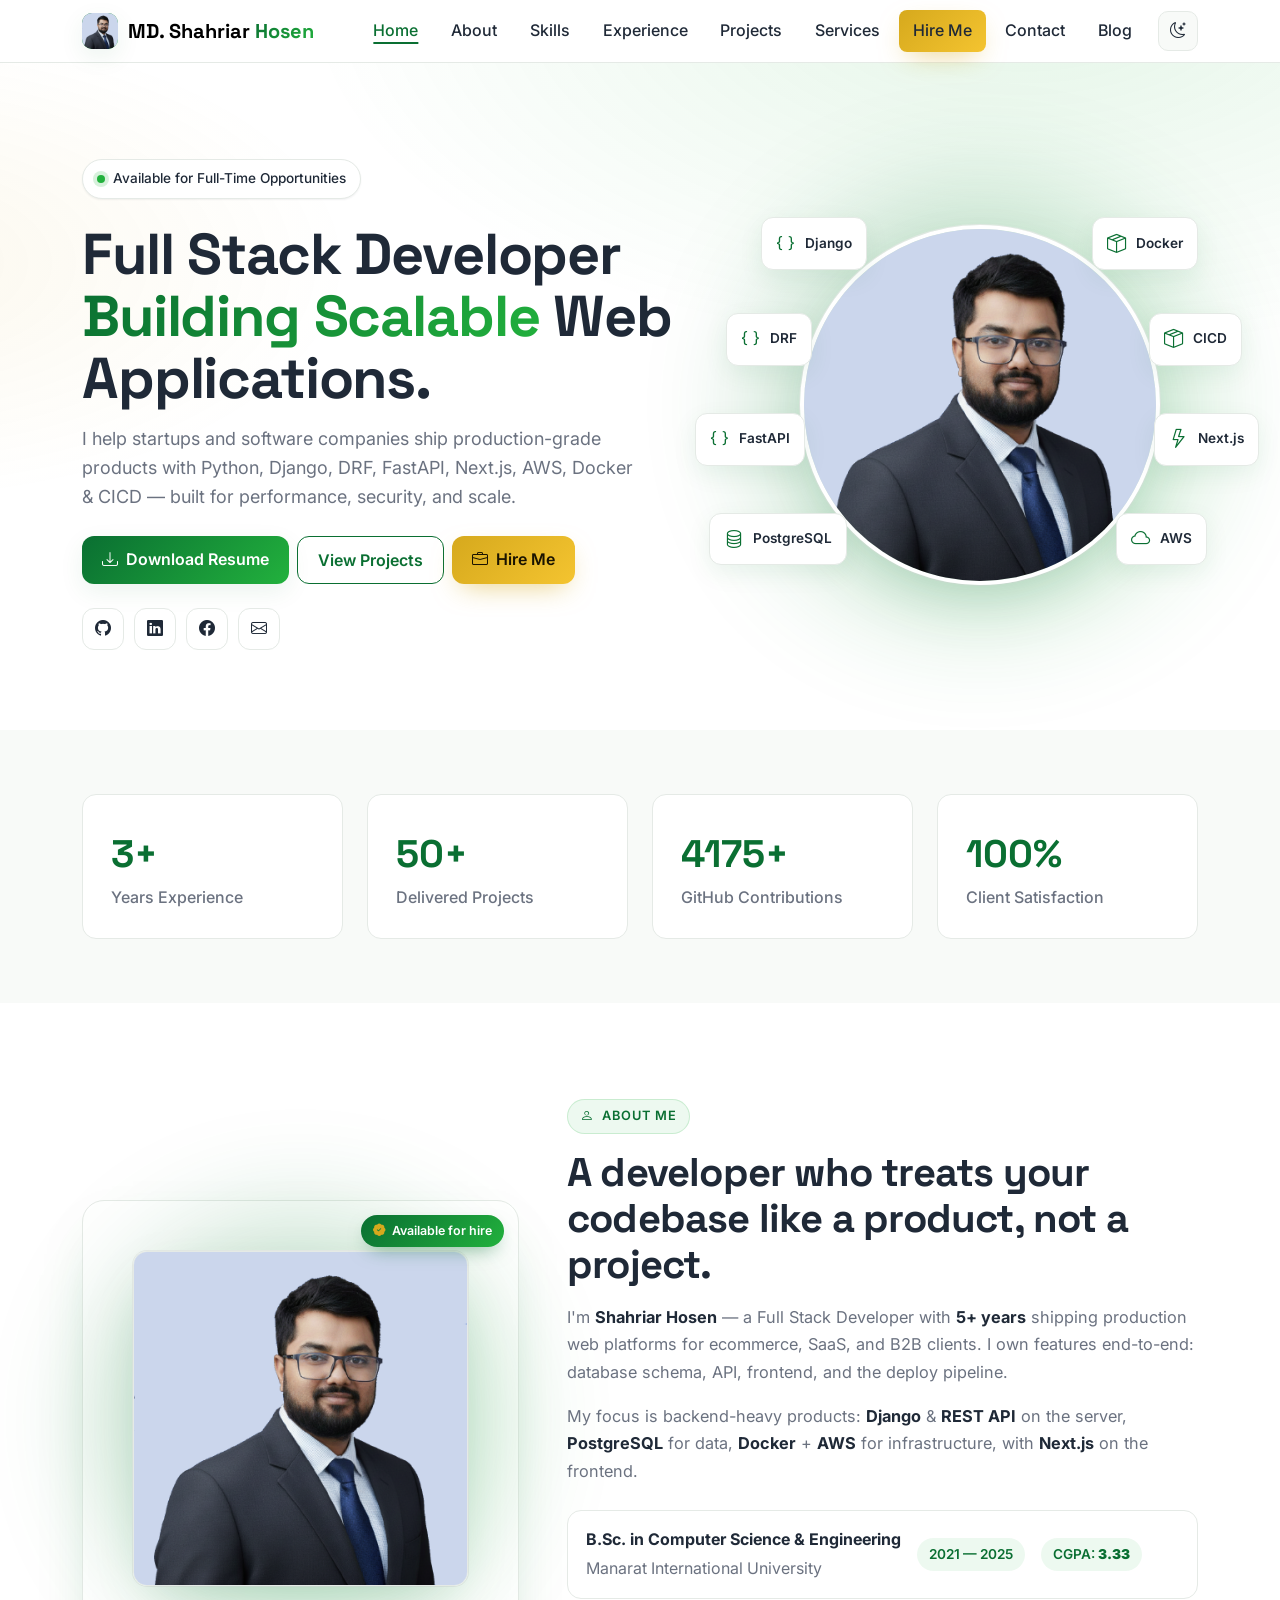
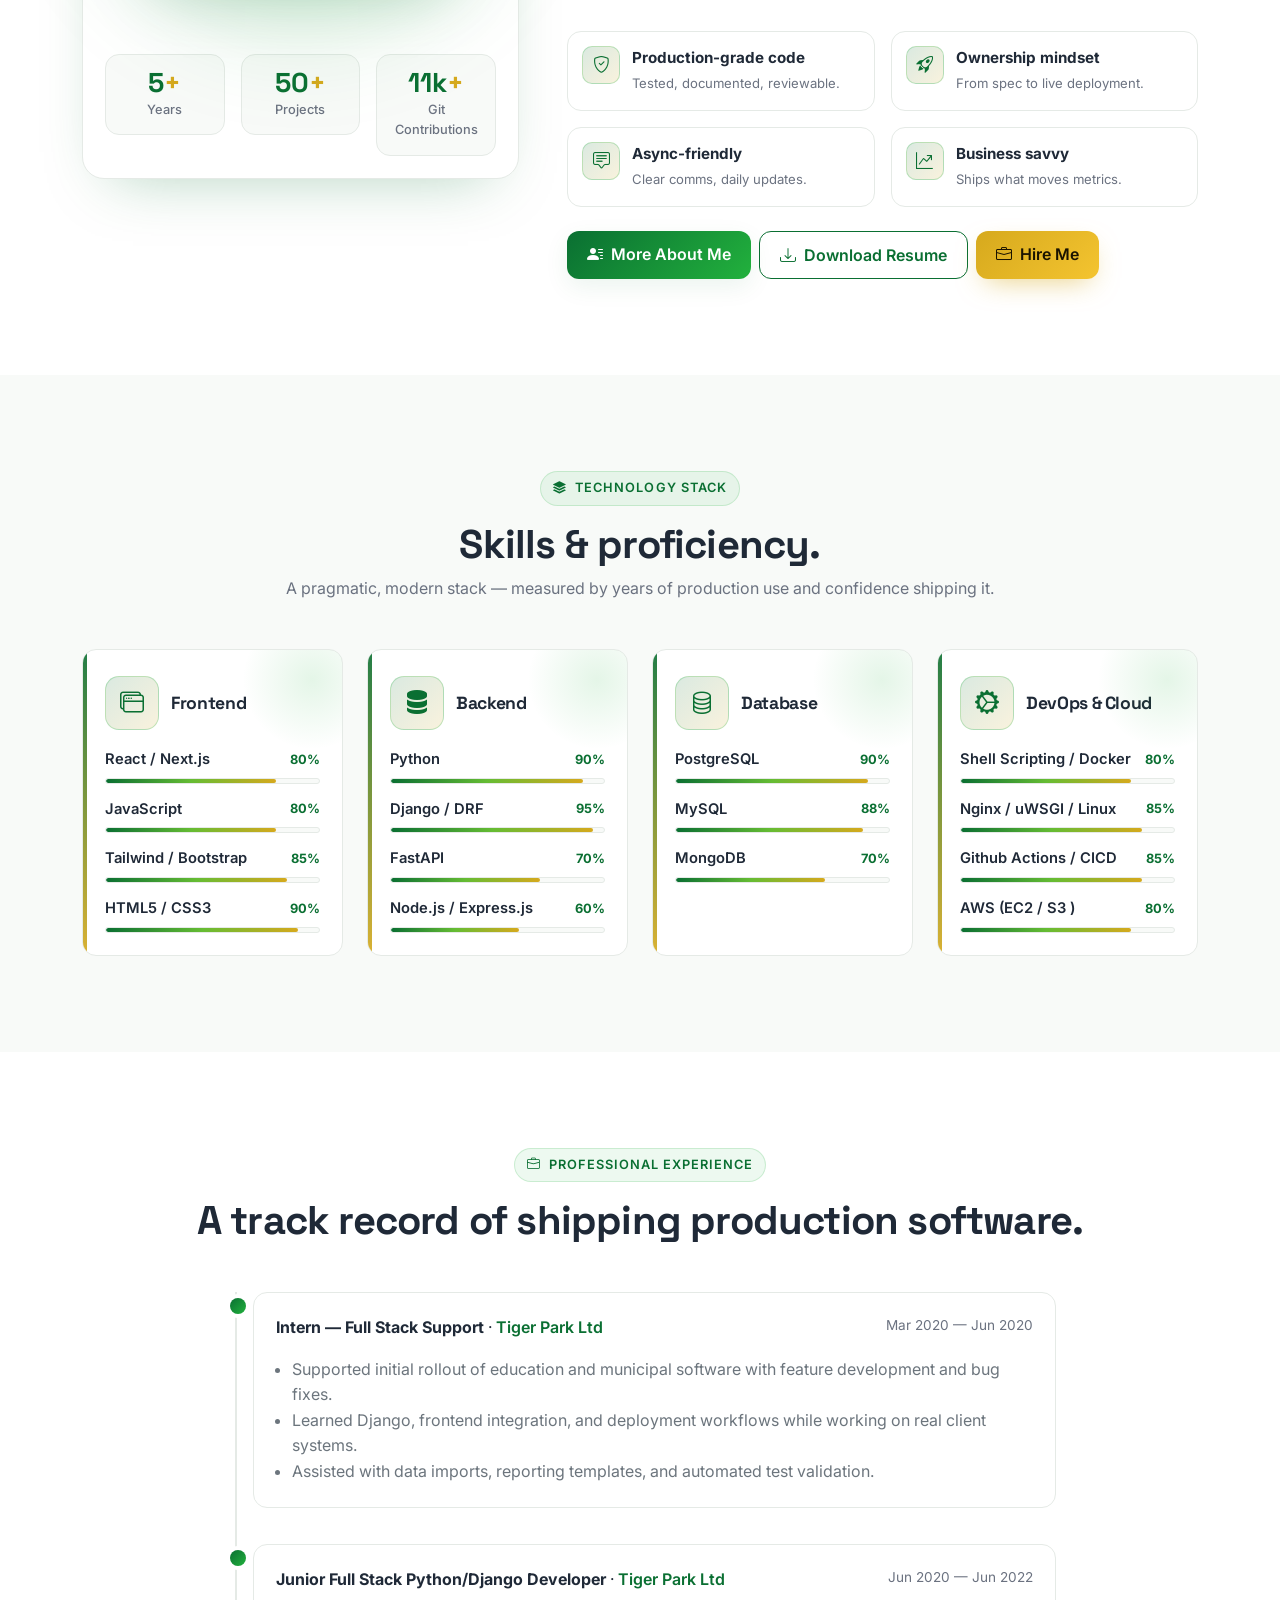
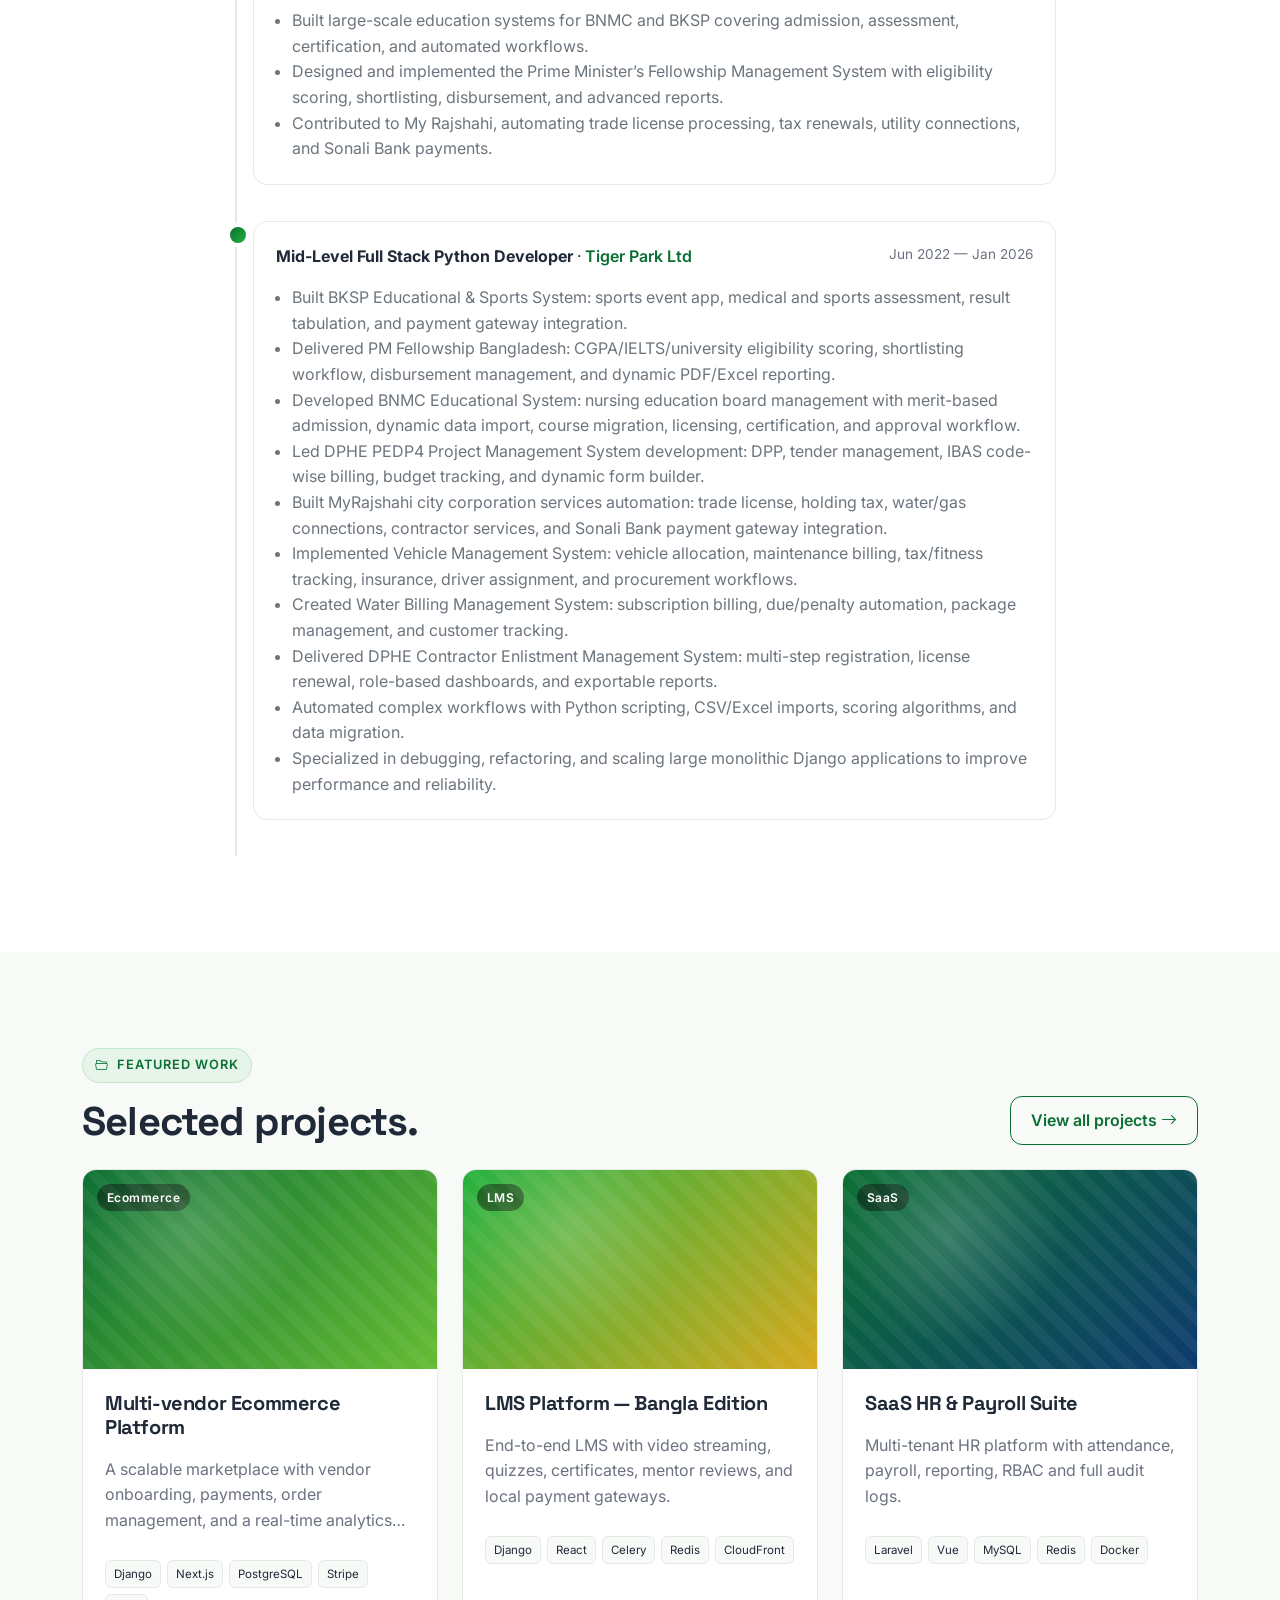
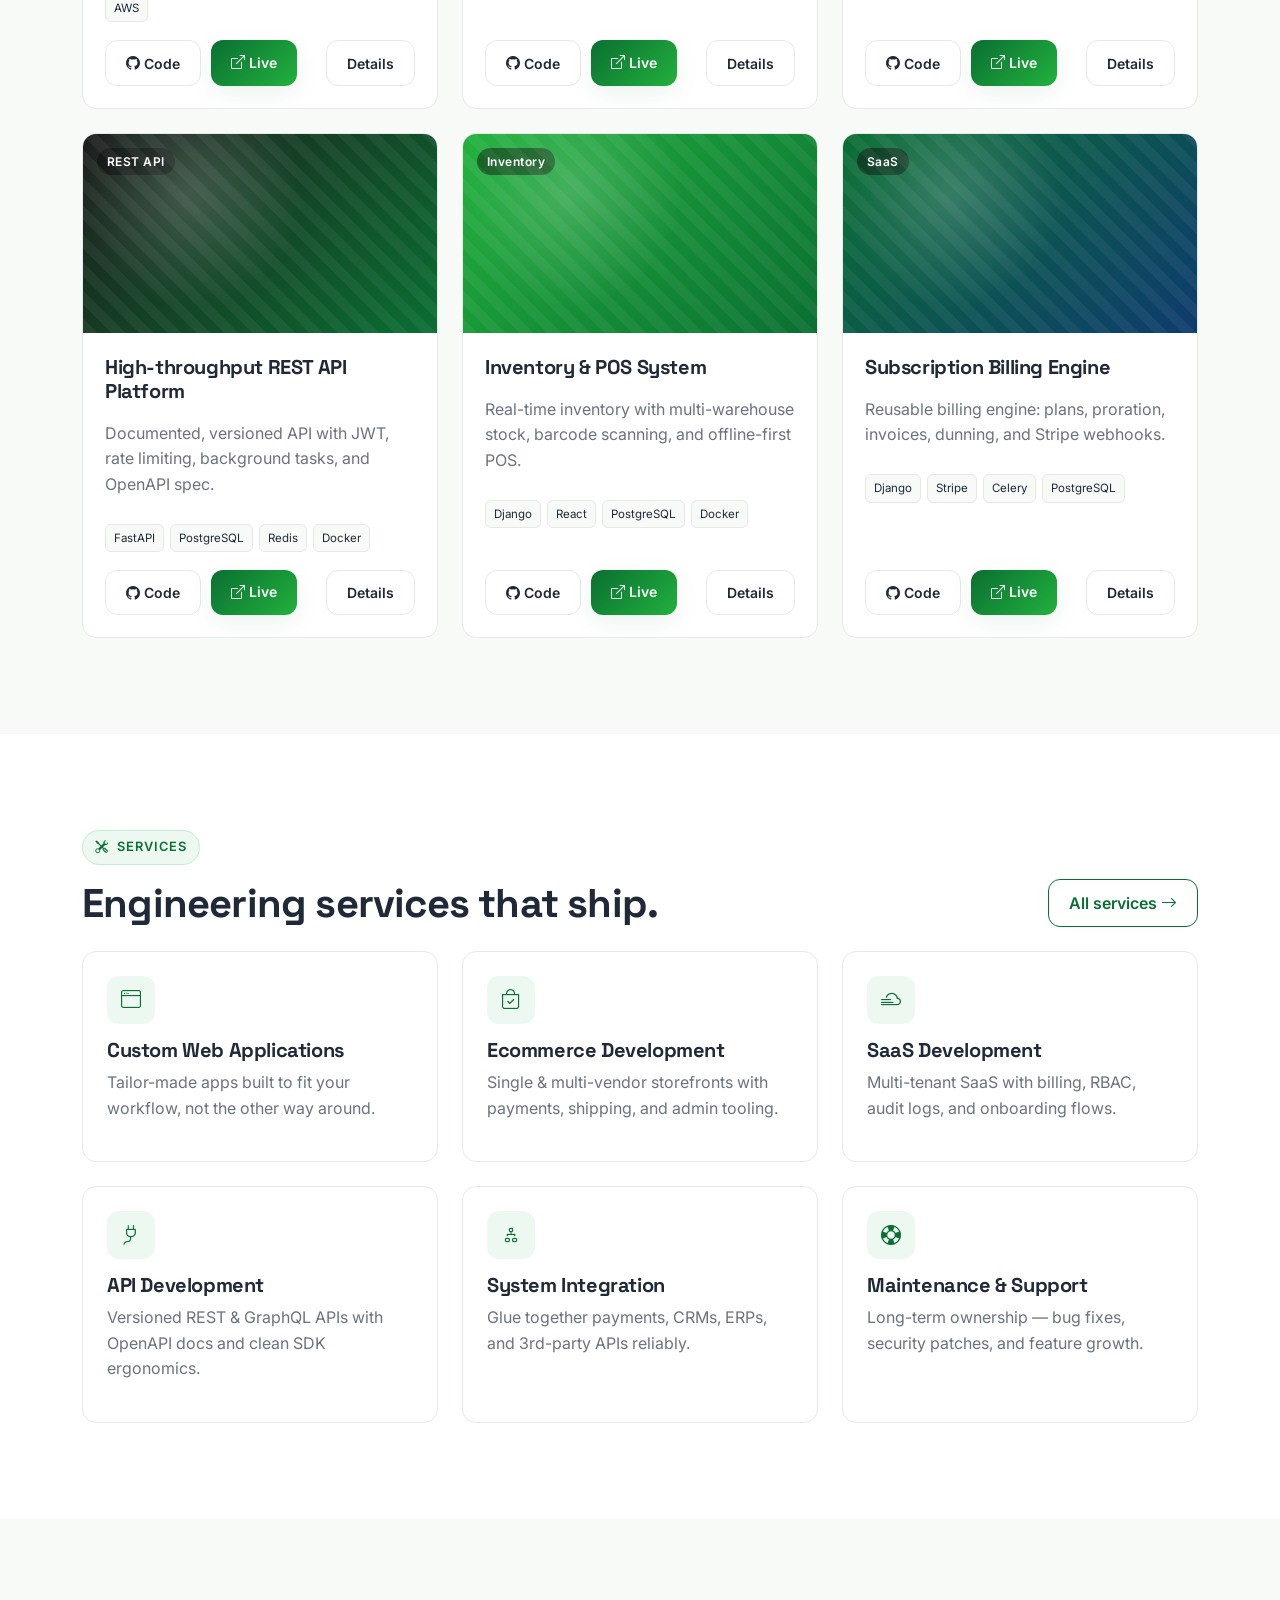
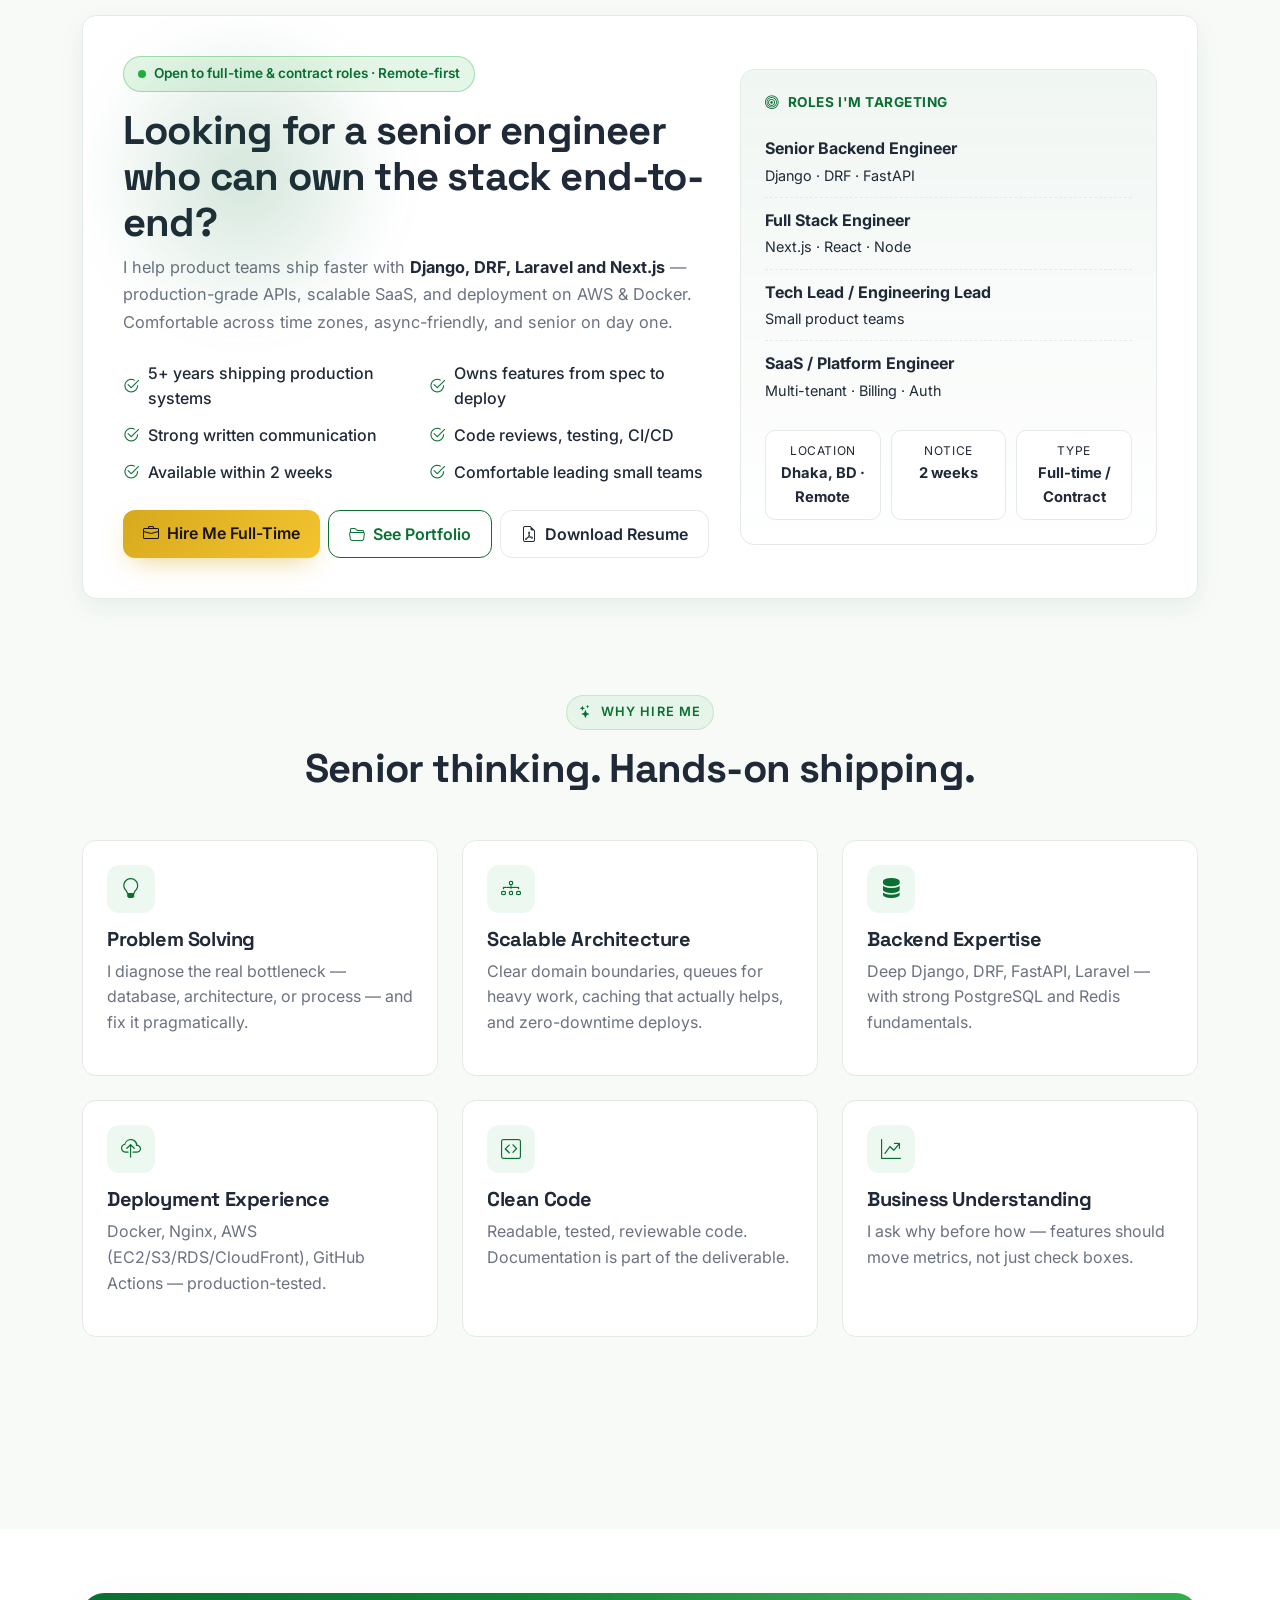
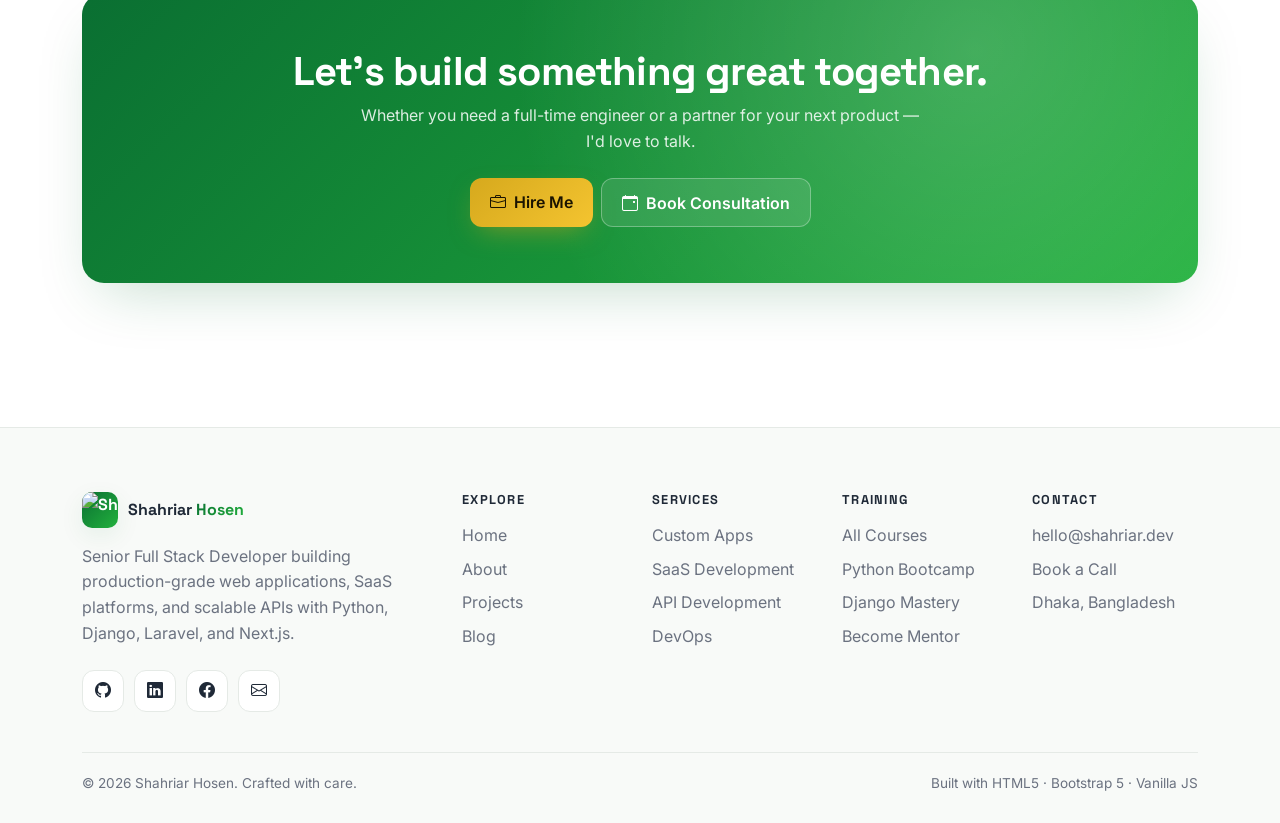
==== index.html @ 2d51bf76 "Forfolio HTML generated by lovable and copilot ai v1.0" ====
<!doctype html>
<html lang="en" data-theme="light">
<head>
  <meta charset="utf-8" />
  <meta name="viewport" content="width=device-width, initial-scale=1" />
  <title>Shahriar Hosen — Full Stack Developer (Django, Laravel, Next.js)</title>

  <meta name="description" content="Senior Full Stack Developer specializing in Python, Django, DRF, Laravel, Next.js, AWS and Docker. Available for hire and freelance projects." />
  <meta name="author" content="Md. Shahriar Hosen" />

  <link rel="canonical" href="./index.html" />

  <meta property="og:title" content="Shahriar Hosen — Full Stack Developer (Django, Laravel, Next.js)" />
  <meta property="og:description" content="Senior Full Stack Developer specializing in Python, Django, DRF, Laravel, Next.js, AWS and Docker. Available for hire and freelance projects." />
  <meta property="og:type" content="website" />
  <meta property="og:image" content="https://avatars.githubusercontent.com/u/28825857?s=400" />
  <meta name="twitter:card" content="summary_large_image" />
  <meta name="theme-color" content="#219530" />

  <link rel="icon" href="data:image/svg+xml,%3Csvg xmlns='http://www.w3.org/2000/svg' viewBox='0 0 64 64'%3E%3Crect width='64' height='64' rx='14' fill='%230A6F32'/%3E%3Ctext x='32' y='42' font-size='32' font-family='Inter,sans-serif' font-weight='800' fill='white' text-anchor='middle'%3ESH%3C/text%3E%3C/svg%3E" />
  <link href="https://cdn.jsdelivr.net/npm/bootstrap@5.3.3/dist/css/bootstrap.min.css" rel="stylesheet" />
  <link href="https://cdn.jsdelivr.net/npm/bootstrap-icons@1.11.3/font/bootstrap-icons.min.css" rel="stylesheet" />
  <link href="https://fonts.googleapis.com/css2?family=Inter:wght@400;500;600;700;800&family=Space+Grotesk:wght@500;600;700;800&display=swap" rel="stylesheet" />
  <link href="assets/css/style.css" rel="stylesheet" />
  <link href="assets/css/responsive.css" rel="stylesheet" />
</head>
<body>
  <nav class="navbar navbar-expand-lg site-nav">
    <div class="container">
      <a class="navbar-brand navbar-brand-wrap" href="/">
        <span class="brand-mark">
          <img src="./assets/images/me.png" alt="Shahriar Hosen">
        </span>
        <span>MD. Shahriar <span class="text-gradient">Hosen</span></span>
      </a>

      <button class="navbar-toggler border-0" type="button" data-bs-toggle="collapse" data-bs-target="#mainNav">
        <i class="bi bi-list fs-3"></i>
      </button>
      <div class="collapse navbar-collapse" id="mainNav">
        <ul class="navbar-nav ms-auto align-items-lg-center gap-lg-1">
          <li class="nav-item"><a class="nav-link" href="/">Home</a></li>
          <li class="nav-item"><a class="nav-link" href="#about">About</a></li>
          <li class="nav-item"><a class="nav-link" href="#stack">Skills</a></li>
          <li class="nav-item"><a class="nav-link" href="#experience">Experience</a></li>
          <li class="nav-item"><a class="nav-link" href="#projects">Projects</a></li>
          <!-- <li class="nav-item"><a class="nav-link" href="training.html">Training</a></li> -->
          <li class="nav-item"><a class="nav-link" href="#services">Services</a></li>
          <li class="nav-item"><a class="nav-link btn-gold" href="#hire">Hire Me</a></li>
          <li class="nav-item"><a class="nav-link" href="contact.html">Contact</a></li>
          <li class="nav-item"><a class="nav-link" href="blog.html">Blog</a></li>
            <li class="nav-item ms-lg-2 d-flex align-items-center gap-2 mt-2 mt-lg-0">
            <button class="theme-toggle" data-theme-toggle aria-label="Toggle theme">
              <i data-theme-icon class="bi bi-moon-stars"></i>
            </button>
          </li>
        </ul>
      </div>
    </div>
  </nav>

  <!-- HERO -->
  <section class="hero">
    <div class="container">
      <div class="row align-items-center g-5">
        <div class="col-lg-7">
          <div class="hero-badge reveal"><span class="dot"></span> Available for Full-Time Opportunities</div>
          <h1 class="mt-4 reveal">Full Stack Developer <span class="text-gradient">Building Scalable</span> Web Applications.</h1>
          <p class="hero-sub mt-3 reveal">I help startups and software companies ship production-grade products with Python, Django, DRF, FastAPI, Next.js, AWS, Docker & CICD — built for performance, security, and scale.</p>
          <div class="d-flex flex-wrap gap-2 mt-4 reveal">
            <a href="#" class="btn btn-primary-green"><i class="bi bi-download me-2"></i>Download Resume</a>
            <a href="projects.html" class="btn btn-outline-green">View Projects</a>
            <a href="contact.html" class="btn btn-gold"><i class="bi bi-briefcase me-2"></i>Hire Me</a>
          </div>
          <div class="social-row reveal">
            <a class="social-icon" href="https://github.com/cseshahriar"><i class="bi bi-github"></i></a>
            <a class="social-icon" href="#"><i class="bi bi-linkedin"></i></a>
            <a class="social-icon" href="#"><i class="bi bi-facebook"></i></a>
            <a class="social-icon" href="mailto:hello@shahriar.dev"><i class="bi bi-envelope"></i></a>
          </div>
        </div>
        <div class="col-lg-5">
          <div class="portrait-wrap">
            <div class="portrait-glow"></div>
            <img class="portrait" src="./assets/images/me.png" alt="Shahriar Hosen, Full Stack Developer" />
            <div class="float-card f1"><i class="bi bi-braces"></i> Django</div>
            <div class="float-card f2"><i class="bi bi-braces"></i> DRF</div>
            <div class="float-card f3"><i class="bi bi-braces"></i> FastAPI</div>
            <div class="float-card f4"><i class="bi bi-database"></i> PostgreSQL</div>

            <div class="float-card f5"><i class="bi bi-box-seam"></i> Docker</div>
            <div class="float-card f6"><i class="bi bi-box-seam"></i> CICD</div>
            <div class="float-card f7"><i class="bi bi-lightning"></i> Next.js</div>
            <div class="float-card f8"><i class="bi bi-cloud"></i> AWS</div>
          </div>
        </div>
      </div>
    </div>
  </section>

  <!-- STATS -->
  <section class="section-tight bg-soft">
    <div class="container">
      <div class="row g-4">
        <div class="col-6 col-lg-3"><div class="stat-card reveal"><div class="stat-num"><span data-counter data-target="3" data-suffix="+">0</span></div><div class="stat-label">Years Experience</div></div></div>
        <div class="col-6 col-lg-3"><div class="stat-card reveal"><div class="stat-num"><span data-counter data-target="50" data-suffix="+">0</span></div><div class="stat-label">Delivered Projects</div></div></div>
        <div class="col-6 col-lg-3"><div class="stat-card reveal"><div class="stat-num"><span data-counter data-target="4175" data-suffix="+">0</span></div><div class="stat-label">GitHub Contributions</div></div></div>
        <div class="col-6 col-lg-3"><div class="stat-card reveal"><div class="stat-num"><span data-counter data-target="100" data-suffix="%">0</span></div><div class="stat-label">Client Satisfaction</div></div></div>
      </div>
    </div>
  </section>

  <!-- ABOUT -->
  <section class="section" id="about">
    <div class="container">
      <div class="row g-5 align-items-center">
        <div class="col-lg-5 reveal">
          <div class="about-portrait-card">
            <div class="portrait-wrap mb-0"><div class="portrait-glow"></div>
              <img class="portrait" src="./assets/images/me.png" alt="Shahriar Hosen — Full Stack Developer" />
            </div>
            <div class="about-badge"><i class="bi bi-patch-check-fill"></i> Available for hire</div>
            <div class="row g-3 mt-4">
              <div class="col-4"><div class="mini-stat"><div class="mini-num">5<span>+</span></div><div class="mini-label">Years</div></div></div>
              <div class="col-4"><div class="mini-stat"><div class="mini-num">50<span>+</span></div><div class="mini-label">Projects</div></div></div>
              <div class="col-4"><div class="mini-stat"><div class="mini-num">11k<span>+</span></div><div class="mini-label">Git Contributions</div></div></div>
            </div>
          </div>
        </div>
        <div class="col-lg-7 reveal">
          <span class="eyebrow"><i class="bi bi-person"></i> About Me</span>
          <h2 class="mt-3">A developer who treats your codebase like a product, not a project.</h2>
          <p class="mt-3 lead-soft">I'm <strong>Shahriar Hosen</strong> — a Full Stack Developer with <strong>5+ years</strong> shipping production web platforms for ecommerce, SaaS, and B2B clients. I own features end-to-end: database schema, API, frontend, and the deploy pipeline.</p>
          <p class="lead-soft">My focus is backend-heavy products: <strong>Django</strong> &amp; <strong>REST API</strong> on the server, <strong>PostgreSQL</strong> for data, <strong>Docker</strong> + <strong>AWS</strong> for infrastructure, with <strong>Next.js</strong> on the frontend.</p>
          <div class="mt-4 edu-card">
            <div class="d-flex align-items-center justify-content-between flex-wrap gap-3">
              <div>
                <div class="edu-title">B.Sc. in Computer Science &amp; Engineering</div>
                <div class="edu-sub">Manarat International University</div>
              </div>
              <div class="edu-year">2021 — 2025</div>
              <div class="edu-year">CGPA: <strong>3.33</strong></div>
            </div>
          </div>
          <div class="row g-3 mt-3">
            <div class="col-sm-6"><div class="value-pill"><span class="vp-icon"><i class="bi bi-shield-check"></i></span><div><strong>Production-grade code</strong><small>Tested, documented, reviewable.</small></div></div></div>
            <div class="col-sm-6"><div class="value-pill"><span class="vp-icon"><i class="bi bi-rocket-takeoff"></i></span><div><strong>Ownership mindset</strong><small>From spec to live deployment.</small></div></div></div>
            <div class="col-sm-6"><div class="value-pill"><span class="vp-icon"><i class="bi bi-chat-square-text"></i></span><div><strong>Async-friendly</strong><small>Clear comms, daily updates.</small></div></div></div>
            <div class="col-sm-6"><div class="value-pill"><span class="vp-icon"><i class="bi bi-graph-up-arrow"></i></span><div><strong>Business savvy</strong><small>Ships what moves metrics.</small></div></div></div>
          </div>
          <div class="mt-4 d-flex flex-wrap gap-2">
            <a href="about.html" class="btn btn-primary-green"><i class="bi bi-person-lines-fill me-2"></i>More About Me</a>
            <a href="#" class="btn btn-outline-green"><i class="bi bi-download me-2"></i>Download Resume</a>
            <a href="contact.html" class="btn btn-gold"><i class="bi bi-briefcase me-2"></i>Hire Me</a>
          </div>
        </div>
      </div>
    </div>
  </section>

  <!-- TECH STACK -->
  <section class="section bg-soft" id="stack">
    <div class="container">
      <div class="text-center mb-5 reveal">
        <span class="eyebrow"><i class="bi bi-stack"></i> Technology Stack</span>
        <h2 class="mt-3">Skills & proficiency.</h2>
        <p class="mx-auto section-sub" style="max-width:750px">A pragmatic, modern stack — measured by years of production use and confidence shipping it.</p>
      </div>
      <div class="row g-4">

        <div class="col-md-6 col-lg-3 reveal">
          <div class="skill-card h-100">
            <div class="skill-header">
              <div class="skill-icon"><i class="bi bi-window-stack"></i></div>
              <h3>Frontend</h3>
            </div>
            <ul class="skill-list">
              <li><span>React / Next.js</span><span class="pct" data-pct="80">80%</span><div class="bar"><i style="--w:80%"></i></div></li>
              <li><span>JavaScript</span><span class="pct" data-pct="80">80%</span><div class="bar"><i style="--w:80%"></i></div></li>
              <li><span>Tailwind / Bootstrap</span><span class="pct" data-pct="85">85%</span><div class="bar"><i style="--w:85%"></i></div></li>
              <li><span>HTML5 / CSS3</span><span class="pct" data-pct="90">90%</span><div class="bar"><i style="--w:90%"></i></div></li>
            </ul>
          </div>
        </div>

        <div class="col-md-6 col-lg-3 reveal">
          <div class="skill-card h-100">
            <div class="skill-header">
              <div class="skill-icon"><i class="bi bi-server"></i></div>
              <h3>Backend</h3>
            </div>
            <ul class="skill-list">
              <li><span>Python </span><span class="pct" data-pct="90">90%</span><div class="bar"><i style="--w:90%"></i></div></li>
              <li><span>Django / DRF </span><span class="pct" data-pct="95">95%</span><div class="bar"><i style="--w:95%"></i></div></li>
              <li><span>FastAPI</span><span class="pct" data-pct="70">70%</span><div class="bar"><i style="--w:70%"></i></div></li>
              <li><span>Node.js / Express.js</span><span class="pct" data-pct="60">60%</span><div class="bar"><i style="--w:60%"></i></div></li>
            </ul>
          </div>
        </div>

        <div class="col-md-6 col-lg-3 reveal">
          <div class="skill-card h-100">
            <div class="skill-header">
              <div class="skill-icon"><i class="bi bi-database"></i></div>
              <h3>Database</h3>
            </div>
            <ul class="skill-list">
              <li><span>PostgreSQL</span><span class="pct" data-pct="90">90%</span><div class="bar"><i style="--w:90%"></i></div></li>
              <li><span>MySQL</span><span class="pct" data-pct="88">88%</span><div class="bar"><i style="--w:88%"></i></div></li>
              <!-- <li><span>Redis</span><span class="pct" data-pct="82">82%</span><div class="bar"><i style="--w:82%"></i></div></li> -->
              <li><span>MongoDB</span><span class="pct" data-pct="70">70%</span><div class="bar"><i style="--w:70%"></i></div></li>
            </ul>
          </div>
        </div>

        <div class="col-md-6 col-lg-3 reveal">
          <div class="skill-card h-100">
            <div class="skill-header">
              <div class="skill-icon"><i class="bi bi-gear-wide-connected"></i></div>
              <h3>DevOps & Cloud</h3>
            </div>
            <ul class="skill-list">
              <li><span>Shell Scripting / Docker</span><span class="pct" data-pct="80">80%</span><div class="bar"><i style="--w:80%"></i></div></li>
              <li><span>Nginx / uWSGI / Linux </span><span class="pct" data-pct="85">85%</span><div class="bar"><i style="--w:85%"></i></div></li>
              <li><span>Github Actions / CICD</span><span class="pct" data-pct="85">85%</span><div class="bar"><i style="--w:85%"></i></div></li>
              <li><span>AWS (EC2 / S3 )</span><span class="pct" data-pct="80">80%</span><div class="bar"><i style="--w:80%"></i></div></li>
            </ul>
          </div>
        </div>
      </div>
    </div>
  </section>

    <!-- EXPERIENCE -->
  <section class="section" id="experience">
    <div class="container">
      <div class="text-center mb-5 reveal">
        <span class="eyebrow"><i class="bi bi-briefcase"></i> Professional Experience</span>
        <h2 class="mt-3">A track record of shipping production software.</h2>
      </div>
      <div class="row justify-content-center"><div class="col-lg-9">
        <div class="timeline">
          <div class="timeline-item reveal"><div class="timeline-card">
            <div class="d-flex justify-content-between flex-wrap"><div><span class="role">Intern — Full Stack Support</span> · <span class="company">Tiger Park Ltd</span></div><span class="period">Mar 2020 — Jun 2020</span></div>
            <ul class="mt-3 mb-0 ps-3 text-secondary">
              <li>Supported initial rollout of education and municipal software with feature development and bug fixes.</li>
              <li>Learned Django, frontend integration, and deployment workflows while working on real client systems.</li>
              <li>Assisted with data imports, reporting templates, and automated test validation.</li>
            </ul>
          </div></div>
          <div class="timeline-item reveal"><div class="timeline-card">
            <div class="d-flex justify-content-between flex-wrap"><div><span class="role">Junior Full Stack Python/Django Developer</span> · <span class="company">Tiger Park Ltd</span></div><span class="period">Jun 2020 — Jun 2022</span></div>
            <ul class="mt-3 mb-0 ps-3 text-secondary">
              <li>Built large-scale education systems for BNMC and BKSP covering admission, assessment, certification, and automated workflows.</li>
              <li>Designed and implemented the Prime Minister’s Fellowship Management System with eligibility scoring, shortlisting, disbursement, and advanced reports.</li>
              <li>Contributed to My Rajshahi, automating trade license processing, tax renewals, utility connections, and Sonali Bank payments.</li>
            </ul>
          </div></div>
          <div class="timeline-item reveal"><div class="timeline-card">
            <div class="d-flex justify-content-between flex-wrap"><div><span class="role">Mid-Level Full Stack Python Developer</span> · <span class="company">Tiger Park Ltd</span></div><span class="period">Jun 2022 — Jan 2026</span></div>
            <ul class="mt-3 mb-0 ps-3 text-secondary">
              <li>Built BKSP Educational & Sports System: sports event app, medical and sports assessment, result tabulation, and payment gateway integration.</li>
              <li>Delivered PM Fellowship Bangladesh: CGPA/IELTS/university eligibility scoring, shortlisting workflow, disbursement management, and dynamic PDF/Excel reporting.</li>
              <li>Developed BNMC Educational System: nursing education board management with merit-based admission, dynamic data import, course migration, licensing, certification, and approval workflow.</li>
              <li>Led DPHE PEDP4 Project Management System development: DPP, tender management, IBAS code-wise billing, budget tracking, and dynamic form builder.</li>
              <li>Built MyRajshahi city corporation services automation: trade license, holding tax, water/gas connections, contractor services, and Sonali Bank payment gateway integration.</li>
              <li>Implemented Vehicle Management System: vehicle allocation, maintenance billing, tax/fitness tracking, insurance, driver assignment, and procurement workflows.</li>
              <li>Created Water Billing Management System: subscription billing, due/penalty automation, package management, and customer tracking.</li>
              <li>Delivered DPHE Contractor Enlistment Management System: multi-step registration, license renewal, role-based dashboards, and exportable reports.</li>
              <li>Automated complex workflows with Python scripting, CSV/Excel imports, scoring algorithms, and data migration.</li>
              <li>Specialized in debugging, refactoring, and scaling large monolithic Django applications to improve performance and reliability.</li>
            </ul>
          </div></div>
        </div>
      </div></div>
    </div>
  </section>


  <!-- PROJECTS -->
  <section class="section bg-soft" id="projects">
    <div class="container">
      <div class="d-flex flex-wrap align-items-end justify-content-between mb-4 reveal">
        <div>
          <span class="eyebrow"><i class="bi bi-folder2-open"></i> Featured Work</span>
          <h2 class="mt-3 mb-0">Selected projects.</h2>
        </div>
        <a href="projects.html" class="btn btn-outline-green">View all projects <i class="bi bi-arrow-right"></i></a>
      </div>
      <div class="row g-4">

        <div class="col-md-6 col-lg-4 reveal">
          <div class="project-card" data-category="ecommerce" data-title="Multi-vendor Ecommerce Platform" data-desc="A scalable multi-vendor marketplace with vendor onboarding, product catalog, payments, order management, and analytics dashboard. Handles 10k+ daily transactions." data-stack="Django, DRF, Next.js, PostgreSQL, Redis, Stripe, AWS S3, Docker" data-github="https://github.com/cseshahriar" data-demo="#">
            <div class="project-thumb cat-ecommerce"><span class="ptype">Ecommerce</span></div>
            <div class="project-body">
              <h3>Multi-vendor Ecommerce Platform</h3>
              <p class="line-clamp-3">A scalable marketplace with vendor onboarding, payments, order management, and a real-time analytics dashboard.</p>
              <div class="project-meta"><span>Django</span><span>Next.js</span><span>PostgreSQL</span><span>Stripe</span><span>AWS</span></div>
              <div class="project-actions">
                <a href="https://github.com/cseshahriar" class="btn btn-ghost btn-sm"><i class="bi bi-github"></i> Code</a>
                <a href="#" class="btn btn-primary-green btn-sm"><i class="bi bi-box-arrow-up-right"></i> Live</a>
                <button class="btn btn-ghost btn-sm ms-auto" data-project-open>Details</button>
              </div>
            </div>
          </div>
        </div>

        <div class="col-md-6 col-lg-4 reveal">
          <div class="project-card" data-category="lms" data-title="LMS Platform — Bangla Edition" data-desc="A complete Learning Management System with video streaming, quizzes, certificates, mentor reviews, and SSLCommerz/Stripe integration. Powering 4,000+ students." data-stack="Django, DRF, React, PostgreSQL, Redis, Celery, AWS CloudFront" data-github="https://github.com/cseshahriar" data-demo="#">
            <div class="project-thumb cat-lms"><span class="ptype">LMS</span></div>
            <div class="project-body">
              <h3>LMS Platform — Bangla Edition</h3>
              <p class="line-clamp-3">End-to-end LMS with video streaming, quizzes, certificates, mentor reviews, and local payment gateways.</p>
              <div class="project-meta"><span>Django</span><span>React</span><span>Celery</span><span>Redis</span><span>CloudFront</span></div>
              <div class="project-actions">
                <a href="https://github.com/cseshahriar" class="btn btn-ghost btn-sm"><i class="bi bi-github"></i> Code</a>
                <a href="#" class="btn btn-primary-green btn-sm"><i class="bi bi-box-arrow-up-right"></i> Live</a>
                <button class="btn btn-ghost btn-sm ms-auto" data-project-open>Details</button>
              </div>
            </div>
          </div>
        </div>

        <div class="col-md-6 col-lg-4 reveal">
          <div class="project-card" data-category="saas" data-title="SaaS HR & Payroll Suite" data-desc="A multi-tenant SaaS platform for SMEs to manage attendance, leave, payroll, and reporting with role-based access and audit trails." data-stack="Laravel, Vue, MySQL, Redis, Docker, Nginx, AWS EC2" data-github="https://github.com/cseshahriar" data-demo="#">
            <div class="project-thumb cat-saas"><span class="ptype">SaaS</span></div>
            <div class="project-body">
              <h3>SaaS HR & Payroll Suite</h3>
              <p class="line-clamp-3">Multi-tenant HR platform with attendance, payroll, reporting, RBAC and full audit logs.</p>
              <div class="project-meta"><span>Laravel</span><span>Vue</span><span>MySQL</span><span>Redis</span><span>Docker</span></div>
              <div class="project-actions">
                <a href="https://github.com/cseshahriar" class="btn btn-ghost btn-sm"><i class="bi bi-github"></i> Code</a>
                <a href="#" class="btn btn-primary-green btn-sm"><i class="bi bi-box-arrow-up-right"></i> Live</a>
                <button class="btn btn-ghost btn-sm ms-auto" data-project-open>Details</button>
              </div>
            </div>
          </div>
        </div>

        <div class="col-md-6 col-lg-4 reveal">
          <div class="project-card" data-category="api" data-title="High-throughput REST API Platform" data-desc="A documented, versioned REST API powering mobile + web clients with JWT auth, rate limiting, async tasks, and full OpenAPI spec." data-stack="FastAPI, PostgreSQL, Redis, Docker, Nginx, GitHub Actions" data-github="https://github.com/cseshahriar" data-demo="#">
            <div class="project-thumb cat-api"><span class="ptype">REST API</span></div>
            <div class="project-body">
              <h3>High-throughput REST API Platform</h3>
              <p class="line-clamp-3">Documented, versioned API with JWT, rate limiting, background tasks, and OpenAPI spec.</p>
              <div class="project-meta"><span>FastAPI</span><span>PostgreSQL</span><span>Redis</span><span>Docker</span></div>
              <div class="project-actions">
                <a href="https://github.com/cseshahriar" class="btn btn-ghost btn-sm"><i class="bi bi-github"></i> Code</a>
                <a href="#" class="btn btn-primary-green btn-sm"><i class="bi bi-box-arrow-up-right"></i> Live</a>
                <button class="btn btn-ghost btn-sm ms-auto" data-project-open>Details</button>
              </div>
            </div>
          </div>
        </div>

        <div class="col-md-6 col-lg-4 reveal">
          <div class="project-card" data-category="inventory" data-title="Inventory & POS System" data-desc="Real-time inventory with multi-warehouse stock, barcode scanning, supplier management, and offline-first POS for retail shops." data-stack="Django, DRF, React, PostgreSQL, Redis, Docker" data-github="https://github.com/cseshahriar" data-demo="#">
            <div class="project-thumb cat-inventory"><span class="ptype">Inventory</span></div>
            <div class="project-body">
              <h3>Inventory & POS System</h3>
              <p class="line-clamp-3">Real-time inventory with multi-warehouse stock, barcode scanning, and offline-first POS.</p>
              <div class="project-meta"><span>Django</span><span>React</span><span>PostgreSQL</span><span>Docker</span></div>
              <div class="project-actions">
                <a href="https://github.com/cseshahriar" class="btn btn-ghost btn-sm"><i class="bi bi-github"></i> Code</a>
                <a href="#" class="btn btn-primary-green btn-sm"><i class="bi bi-box-arrow-up-right"></i> Live</a>
                <button class="btn btn-ghost btn-sm ms-auto" data-project-open>Details</button>
              </div>
            </div>
          </div>
        </div>

        <div class="col-md-6 col-lg-4 reveal">
          <div class="project-card" data-category="saas" data-title="Subscription Billing Engine" data-desc="A reusable billing engine with plans, proration, invoices, dunning, and Stripe webhooks — used across three SaaS products." data-stack="Django, DRF, PostgreSQL, Stripe, Celery, Redis" data-github="https://github.com/cseshahriar" data-demo="#">
            <div class="project-thumb cat-saas"><span class="ptype">SaaS</span></div>
            <div class="project-body">
              <h3>Subscription Billing Engine</h3>
              <p class="line-clamp-3">Reusable billing engine: plans, proration, invoices, dunning, and Stripe webhooks.</p>
              <div class="project-meta"><span>Django</span><span>Stripe</span><span>Celery</span><span>PostgreSQL</span></div>
              <div class="project-actions">
                <a href="https://github.com/cseshahriar" class="btn btn-ghost btn-sm"><i class="bi bi-github"></i> Code</a>
                <a href="#" class="btn btn-primary-green btn-sm"><i class="bi bi-box-arrow-up-right"></i> Live</a>
                <button class="btn btn-ghost btn-sm ms-auto" data-project-open>Details</button>
              </div>
            </div>
          </div>
        </div>

      </div>
    </div>
  </section>

  <!-- SERVICES PREVIEW -->
  <section class="section" id="services">
    <div class="container">
      <div class="d-flex flex-wrap align-items-end justify-content-between mb-4 reveal">
        <div>
          <span class="eyebrow"><i class="bi bi-tools"></i> Services</span>
          <h2 class="mt-3 mb-0">Engineering services that ship.</h2>
        </div>
        <a href="services.html" class="btn btn-outline-green">All services <i class="bi bi-arrow-right"></i></a>
      </div>
      <div class="row g-4">
        <div class="col-md-6 col-lg-4 reveal"><div class="service-card"><div class="icon-square"><i class="bi bi-window"></i></div><h3>Custom Web Applications</h3><p>Tailor-made apps built to fit your workflow, not the other way around.</p></div></div>
        <div class="col-md-6 col-lg-4 reveal"><div class="service-card"><div class="icon-square"><i class="bi bi-bag-check"></i></div><h3>Ecommerce Development</h3><p>Single & multi-vendor storefronts with payments, shipping, and admin tooling.</p></div></div>
        <div class="col-md-6 col-lg-4 reveal"><div class="service-card"><div class="icon-square"><i class="bi bi-cloud-fog2"></i></div><h3>SaaS Development</h3><p>Multi-tenant SaaS with billing, RBAC, audit logs, and onboarding flows.</p></div></div>
        <div class="col-md-6 col-lg-4 reveal"><div class="service-card"><div class="icon-square"><i class="bi bi-plug"></i></div><h3>API Development</h3><p>Versioned REST & GraphQL APIs with OpenAPI docs and clean SDK ergonomics.</p></div></div>
        <div class="col-md-6 col-lg-4 reveal"><div class="service-card"><div class="icon-square"><i class="bi bi-diagram-2"></i></div><h3>System Integration</h3><p>Glue together payments, CRMs, ERPs, and 3rd-party APIs reliably.</p></div></div>
        <div class="col-md-6 col-lg-4 reveal"><div class="service-card"><div class="icon-square"><i class="bi bi-life-preserver"></i></div><h3>Maintenance & Support</h3><p>Long-term ownership — bug fixes, security patches, and feature growth.</p></div></div>
      </div>
    </div>
  </section>


  <!-- HIRE ME / OPEN TO WORK -->
  <section class="section bg-soft" id="hire">
    <div class="container">
      <div class="hire-panel reveal">
        <div class="row g-4 align-items-center">
          <div class="col-lg-7">
            <span class="status-pill"><span class="status-dot"></span> Open to full-time & contract roles · Remote-first</span>
            <h2 class="mt-3 mb-2">Looking for a senior engineer who can own the stack end-to-end?</h2>
            <p class="lead-soft mb-4">I help product teams ship faster with <strong>Django, DRF, Laravel and Next.js</strong> — production-grade APIs, scalable SaaS, and deployment on AWS &amp; Docker. Comfortable across time zones, async-friendly, and senior on day one.</p>
            <div class="hire-checks">
              <div><i class="bi bi-check2-circle"></i> 5+ years shipping production systems</div>
              <div><i class="bi bi-check2-circle"></i> Owns features from spec to deploy</div>
              <div><i class="bi bi-check2-circle"></i> Strong written communication</div>
              <div><i class="bi bi-check2-circle"></i> Code reviews, testing, CI/CD</div>
              <div><i class="bi bi-check2-circle"></i> Available within 2 weeks</div>
              <div><i class="bi bi-check2-circle"></i> Comfortable leading small teams</div>
            </div>
            <div class="d-flex flex-wrap gap-2 mt-4">
              <a href="contact.html" class="btn btn-gold"><i class="bi bi-briefcase me-2"></i>Hire Me Full-Time</a>
              <a href="projects.html" class="btn btn-outline-green"><i class="bi bi-folder2-open me-2"></i>See Portfolio</a>
              <a href="assets/resume.pdf" class="btn btn-ghost"><i class="bi bi-file-earmark-pdf me-2"></i>Download Resume</a>
            </div>
          </div>
          <div class="col-lg-5">
            <div class="hire-card">
              <h6 class="hire-card-title"><i class="bi bi-bullseye"></i> Roles I'm targeting</h6>
              <ul class="hire-roles">
                <li><span>Senior Backend Engineer</span><em>Django · DRF · FastAPI</em></li>
                <li><span>Full Stack Engineer</span><em>Next.js · React · Node</em></li>
                <li><span>Tech Lead / Engineering Lead</span><em>Small product teams</em></li>
                <li><span>SaaS / Platform Engineer</span><em>Multi-tenant · Billing · Auth</em></li>
              </ul>
              <div class="hire-meta">
                <div><span>Location</span><strong>Dhaka, BD · Remote</strong></div>
                <div><span>Notice</span><strong>2 weeks</strong></div>
                <div><span>Type</span><strong>Full-time / Contract</strong></div>
              </div>
            </div>
          </div>
        </div>
      </div>
    </div>

    <!-- WHY HIRE ME -->
    <section class="section">
      <div class="container">
        <div class="text-center mb-5 reveal">
          <span class="eyebrow"><i class="bi bi-stars"></i> Why Hire Me</span>
          <h2 class="mt-3">Senior thinking. Hands-on shipping.</h2>
        </div>
        <div class="row g-4">
          <div class="col-md-6 col-lg-4 reveal"><div class="why-card"><div class="icon-square"><i class="bi bi-lightbulb"></i></div><h3>Problem Solving</h3><p>I diagnose the real bottleneck — database, architecture, or process — and fix it pragmatically.</p></div></div>
          <div class="col-md-6 col-lg-4 reveal"><div class="why-card"><div class="icon-square"><i class="bi bi-diagram-3"></i></div><h3>Scalable Architecture</h3><p>Clear domain boundaries, queues for heavy work, caching that actually helps, and zero-downtime deploys.</p></div></div>
          <div class="col-md-6 col-lg-4 reveal"><div class="why-card"><div class="icon-square"><i class="bi bi-server"></i></div><h3>Backend Expertise</h3><p>Deep Django, DRF, FastAPI, Laravel — with strong PostgreSQL and Redis fundamentals.</p></div></div>
          <div class="col-md-6 col-lg-4 reveal"><div class="why-card"><div class="icon-square"><i class="bi bi-cloud-upload"></i></div><h3>Deployment Experience</h3><p>Docker, Nginx, AWS (EC2/S3/RDS/CloudFront), GitHub Actions — production-tested.</p></div></div>
          <div class="col-md-6 col-lg-4 reveal"><div class="why-card"><div class="icon-square"><i class="bi bi-code-square"></i></div><h3>Clean Code</h3><p>Readable, tested, reviewable code. Documentation is part of the deliverable.</p></div></div>
          <div class="col-md-6 col-lg-4 reveal"><div class="why-card"><div class="icon-square"><i class="bi bi-graph-up-arrow"></i></div><h3>Business Understanding</h3><p>I ask why before how — features should move metrics, not just check boxes.</p></div></div>
        </div>
      </div>
    </section>
  </section>


  <!-- CTA -->
  <section class="section-tight">
    <div class="container">
      <div class="cta-banner reveal">
        <h2>Let's build something great together.</h2>
        <p class="mx-auto mt-2" style="max-width:560px">Whether you need a full-time engineer or a partner for your next product — I'd love to talk.</p>
        <div class="d-flex flex-wrap justify-content-center gap-2 mt-4">
          <a href="contact.html" class="btn btn-gold"><i class="bi bi-briefcase me-2"></i>Hire Me</a>
          <a href="contact.html" class="btn btn-ghost" style="background:rgba(255,255,255,.1); color:#fff; border-color:rgba(255,255,255,.3)"><i class="bi bi-calendar-event me-2"></i>Book Consultation</a>
        </div>
      </div>
    </div>
  </section>

  <!-- Project modal -->
  <div class="modal fade" id="projectModal" tabindex="-1">
    <div class="modal-dialog modal-lg modal-dialog-centered">
      <div class="modal-content">
        <div class="modal-header border-0"><h5 class="modal-title" data-pm-title></h5><button class="btn-close" data-bs-dismiss="modal"></button></div>
        <div class="modal-body">
          <p data-pm-desc></p>
          <div class="project-meta mt-2" data-pm-stack></div>
          <div class="d-flex gap-2 mt-4"><a class="btn btn-ghost" data-pm-github><i class="bi bi-github"></i> View Code</a><a class="btn btn-primary-green" data-pm-demo><i class="bi bi-box-arrow-up-right"></i> Live Demo</a></div>
        </div>
      </div>
    </div>
  </div>

  <footer class="site-footer">
    <div class="container">
      <div class="row g-4">
        <div class="col-lg-4">
          <a class="navbar-brand navbar-brand-wrap" href="index.html">
            <span class="brand-mark"><img src="https://avatars.githubusercontent.com/u/28825857?s=400&u=d6f60e28d149f21e59a58ca9669ea88c9fa37190&v=4" alt="Shahriar Hosen"></span>
            <span>Shahriar <span class="text-gradient">Hosen</span></span>
          </a>
          <p class="mt-3" style="max-width:340px">Senior Full Stack Developer building production-grade web applications, SaaS platforms, and scalable APIs with Python, Django, Laravel, and Next.js.</p>
          <div class="social-row">
            <a class="social-icon" href="https://github.com/cseshahriar" aria-label="GitHub"><i class="bi bi-github"></i></a>
            <a class="social-icon" href="#" aria-label="LinkedIn"><i class="bi bi-linkedin"></i></a>
            <a class="social-icon" href="#" aria-label="Facebook"><i class="bi bi-facebook"></i></a>
            <a class="social-icon" href="mailto:hello@shahriar.dev" aria-label="Email"><i class="bi bi-envelope"></i></a>
          </div>
        </div>
        <div class="col-6 col-lg-2">
          <h6>Explore</h6>
          <ul>
            <li><a href="index.html">Home</a></li>
            <li><a href="about.html">About</a></li>
            <li><a href="projects.html">Projects</a></li>
            <li><a href="blog.html">Blog</a></li>
          </ul>
        </div>
        <div class="col-6 col-lg-2">
          <h6>Services</h6>
          <ul>
            <li><a href="services.html">Custom Apps</a></li>
            <li><a href="services.html">SaaS Development</a></li>
            <li><a href="services.html">API Development</a></li>
            <li><a href="services.html">DevOps</a></li>
          </ul>
        </div>
        <div class="col-6 col-lg-2">
          <h6>Training</h6>
          <ul>
            <li><a href="training.html">All Courses</a></li>
            <li><a href="training.html">Python Bootcamp</a></li>
            <li><a href="training.html">Django Mastery</a></li>
            <li><a href="training.html">Become Mentor</a></li>
          </ul>
        </div>
        <div class="col-6 col-lg-2">
          <h6>Contact</h6>
          <ul>
            <li><a href="mailto:hello@shahriar.dev">hello@shahriar.dev</a></li>
            <li><a href="contact.html">Book a Call</a></li>
            <li><a href="contact.html">Dhaka, Bangladesh</a></li>
          </ul>
        </div>
      </div>
      <div class="footer-bottom d-md-flex justify-content-between align-items-center">
        <div>© <span id="year"></span> Shahriar Hosen. Crafted with care.</div>
        <div class="mt-2 mt-md-0">Built with HTML5 · Bootstrap 5 · Vanilla JS</div>
      </div>
    </div>
  </footer>

  <button id="backToTop" class="back-to-top" aria-label="Back to top">
    <i class="bi bi-chevron-up"></i>
  </button>

  <script src="https://cdn.jsdelivr.net/npm/bootstrap@5.3.3/dist/js/bootstrap.bundle.min.js"></script>
  <script src="assets/js/main.js"></script>
</body></html>
---- assets/css/style.css ----
/* ============================================================
   Shahriar Hosen — Full Stack Developer
   Premium Brand Stylesheet
   ============================================================ */

:root {
  --green-900: #074d24;
  --green-700: #0A6F32;
  --green-500: #22B13D;
  --green-400: #65BC33;
  --gold-500: #D6A91D;
  --gold-400: #F4C430;

  --bg: #FFFFFF;
  --bg-soft: #F8FAF8;
  --bg-elev: #FFFFFF;
  --border: #E5EAE6;
  --text: #1F2937;
  --text-muted: #6B7280;
  --shadow-sm: 0 1px 2px rgba(15, 23, 42, .06);
  --shadow-md: 0 8px 24px rgba(10, 111, 50, .08);
  --shadow-lg: 0 24px 60px -20px rgba(10, 111, 50, .25);

  --grad-primary: linear-gradient(135deg, #0A6F32, #22B13D);
  --grad-secondary: linear-gradient(135deg, #22B13D, #65BC33);
  --grad-cta: linear-gradient(135deg, #D6A91D, #F4C430);

  --radius-sm: 8px;
  --radius: 14px;
  --radius-lg: 22px;
  --font-sans: "Inter", system-ui, -apple-system, "Segoe UI", Roboto, "Helvetica Neue", Arial, sans-serif;
  --font-display: "Space Grotesk", "Inter", sans-serif;

  --nav-h: 72px;
}

[data-theme="dark"] {
  --bg: #0b1410;
  --bg-soft: #0f1b15;
  --bg-elev: #122016;
  --border: #1c2c23;
  --text: #e7eee9;
  --text-muted: #93a39a;
  --shadow-md: 0 8px 24px rgba(0, 0, 0, .35);
  --shadow-lg: 0 24px 60px -20px rgba(0, 0, 0, .6);
}

/* ---------- Base ---------- */
* { box-sizing: border-box; }
html { scroll-behavior: smooth; }
body {
  font-family: var(--font-sans);
  background: var(--bg);
  color: var(--text);
  line-height: 1.6;
  -webkit-font-smoothing: antialiased;
  margin: 0;
}
h1,h2,h3,h4,h5 { font-family: var(--font-display); font-weight: 700; color: var(--text); letter-spacing: -.02em; }
h1 { font-size: clamp(2.2rem, 5vw, 3.6rem); line-height: 1.08; }
h2 { font-size: clamp(1.8rem, 3.4vw, 2.5rem); line-height: 1.15; }
h3 { font-size: 1.25rem; }
p { color: var(--text-muted); }
a { color: var(--green-700); text-decoration: none; }
a:hover { color: var(--green-500); }
.section { padding: 96px 0; }
.section-tight { padding: 64px 0; }
.eyebrow {
  display: inline-flex; align-items: center; gap: 8px;
  font-size: .8rem; font-weight: 600; letter-spacing: .08em; text-transform: uppercase;
  color: var(--green-700); background: rgba(34,177,61,.08);
  padding: 6px 12px; border-radius: 999px; border: 1px solid rgba(34,177,61,.18);
}
.text-gradient {
  background: var(--grad-primary);
  -webkit-background-clip: text; background-clip: text; color: transparent;
}
.bg-soft { background: var(--bg-soft); }
.divider { height: 1px; background: var(--border); border: 0; }

/* ---------- Buttons ---------- */
.btn { font-weight: 600; border-radius: 12px; padding: .7rem 1.25rem; transition: all .2s ease; border: 1px solid transparent; }
.btn-primary-green { background: var(--grad-primary); color: #fff; border: none; box-shadow: var(--shadow-md); }
.btn-primary-green:hover { color: #fff; transform: translateY(-2px); box-shadow: var(--shadow-lg); }
.btn-outline-green { background: transparent; color: var(--green-700); border: 1px solid var(--green-700); }
.btn-outline-green:hover { background: var(--green-700); color: #fff; }
.btn-gold {
  background: var(--grad-cta); color: #1a1300; border: none;
  box-shadow: 0 10px 28px -10px rgba(214,169,29,.6);
}
.btn-gold:hover { color: #1a1300; transform: translateY(-2px); filter: brightness(1.05); }
.btn-ghost { background: transparent; color: var(--text); border: 1px solid var(--border); }
.btn-ghost:hover { background: var(--bg-soft); }

.back-to-top {
  position: fixed;
  right: 24px;
  bottom: 24px;
  width: 46px;
  height: 46px;
  display: grid;
  place-items: center;
  border-radius: 14px;
  background: var(--bg-elev);
  color: var(--text);
  border: 1px solid var(--border);
  box-shadow: var(--shadow-md);
  opacity: 0;
  visibility: hidden;
  transform: translateY(12px);
  transition: opacity .2s ease, transform .2s ease, visibility .2s ease, background .2s ease;
  z-index: 1050;
}
.back-to-top.show {
  opacity: 1;
  visibility: visible;
  transform: translateY(0);
}
.back-to-top:hover {
  background: var(--bg-soft);
  transform: translateY(-2px);
}

/* ---------- Navbar ---------- */
.navbar-brand-wrap { display: flex; align-items: center; gap: 10px; font-weight: 800; font-family: var(--font-display); }
.brand-mark {
  width: 36px; height: 36px; border-radius: 10px;
  background: var(--grad-primary); display: grid; place-items: center;
  color: #fff; font-weight: 800; font-family: var(--font-display);
  box-shadow: var(--shadow-md);
  overflow: hidden;
}
.brand-mark img {
  width: 100%;
  height: 100%;
  object-fit: cover;
  display: block;
}
.site-nav {
  position: sticky; top: 0; z-index: 1030; background: rgba(255,255,255,.85);
  backdrop-filter: saturate(180%) blur(14px);
  -webkit-backdrop-filter: saturate(180%) blur(14px);
  border-bottom: 1px solid var(--border);
}
[data-theme="dark"] .site-nav { background: rgba(11,20,16,.8); }
.site-nav .nav-link { color: var(--text); font-weight: 500; padding: .5rem .9rem !important; border-radius: 8px; }
.site-nav .nav-link:hover { color: var(--green-700); background: var(--bg-soft); }
.site-nav .nav-link.active {
  color: var(--green-700);
  text-decoration: underline;
  text-decoration-color: var(--green-700);
  text-decoration-thickness: 2px;
  text-underline-offset: 6px;
}
.theme-toggle {
  background: var(--bg-soft); border: 1px solid var(--border); color: var(--text);
  width: 40px; height: 40px; border-radius: 10px; display: inline-grid; place-items: center;
}
.theme-toggle:hover { color: var(--green-700); }

/* ---------- Hero ---------- */
.hero {
  position: relative; overflow: hidden;
  padding: 96px 0 80px;
  background: radial-gradient(1200px 600px at 80% -10%, rgba(34,177,61,.12), transparent 60%),
              radial-gradient(800px 400px at -10% 30%, rgba(214,169,29,.08), transparent 60%),
              var(--bg);
}
.hero-badge {
  display: inline-flex; align-items: center; gap: 8px;
  background: var(--bg-elev); border: 1px solid var(--border);
  padding: 8px 14px; border-radius: 999px; font-size: .85rem; font-weight: 500;
  box-shadow: var(--shadow-sm);
}
.hero-badge .dot { width: 8px; height: 8px; border-radius: 50%; background: var(--green-500); box-shadow: 0 0 0 4px rgba(34,177,61,.18); animation: pulseDot 2s infinite; }
@keyframes pulseDot { 0%,100%{box-shadow:0 0 0 4px rgba(34,177,61,.18);} 50%{box-shadow:0 0 0 8px rgba(34,177,61,.06);} }

.hero h1 strong { font-weight: 800; }
.hero-sub { font-size: 1.125rem; max-width: 560px; }

.social-row { display: flex; gap: 10px; margin-top: 24px; }
.social-icon {
  width: 42px; height: 42px; border-radius: 12px; display: grid; place-items: center;
  background: var(--bg-elev); border: 1px solid var(--border); color: var(--text);
  transition: all .2s ease;
}
.social-icon:hover { color: #fff; background: var(--grad-primary); border-color: transparent; transform: translateY(-2px); }

/* Hero portrait */
.portrait-wrap {
  position: relative; padding: 28px; display: grid; place-items: center;
}
.portrait-glow {
  position: absolute; inset: 0; border-radius: 50%;
  background: var(--grad-primary); filter: blur(60px); opacity: .25;
}
.portrait {
  position: relative; width: min(360px, 80vw); aspect-ratio: 1/1;
  border-radius: 50%; object-fit: cover;
  border: 4px solid var(--bg);
  box-shadow: var(--shadow-lg), 0 0 0 1px var(--border);
}
.float-card {
  position: absolute; background: var(--bg-elev); border: 1px solid var(--border);
  padding: 10px 14px; border-radius: 12px; display: flex; align-items: center; gap: 10px;
  font-size: .85rem; font-weight: 600; box-shadow: var(--shadow-md);
  animation: floaty 6s ease-in-out infinite;
}
.float-card i { color: var(--green-700); font-size: 1.2rem; }
/* LEFT SIDE */
.float-card.f1 {
    top: 5%;
    left: 0%;
}

.float-card.f2 {
    top: 28%;
    left: -8%;
    animation-delay: .5s;
}

.float-card.f3 {
    top: 52%;
    left: -15%;
    animation-delay: 1s;
}

.float-card.f4 {
    top: 76%;
    left: -12%;
    animation-delay: 1.5s;
}

/* RIGHT SIDE */
.float-card.f5 {
    top: 5%;
    right: 0%;
    animation-delay: .3s;
}

.float-card.f6 {
    top: 28%;
    right: -10%;
    animation-delay: .8s;
}

.float-card.f7 {
    top: 52%;
    right: -14%;
    animation-delay: 1.3s;
}

.float-card.f8 {
    top: 76%;
    right: -2%;
    animation-delay: 1.8s;
}
@keyframes floaty { 0%,100%{transform:translateY(0);} 50%{transform:translateY(-10px);} }

@media (max-width: 992px) {
  .portrait-wrap { padding: 16px; }
  .portrait { width: min(320px, 70vw); }
  .float-card {
    font-size: .82rem; padding: 8px 12px; gap: 8px;
    box-shadow: 0 14px 35px rgba(0,0,0,.08);
  }
  .float-card.f1 { top: 6%; left: 4%; }
  .float-card.f2 { top: 28%; left: -2%; }
  .float-card.f3 { top: 52%; left: 0%; }
  .float-card.f4 { top: 76%; left: 6%; }
  .float-card.f5 { top: 6%; right: 4%; }
  .float-card.f6 { top: 28%; right: 0%; }
  .float-card.f7 { top: 52%; right: -2%; }
  .float-card.f8 { top: 74%; right: 6%; }
}

@media (max-width: 768px) {
  .portrait-wrap { margin: 0 auto; padding: 10px; }
  .portrait { width: min(280px, 80vw); }
  .float-card { display: none; }
}

/* ---------- Stats ---------- */
.stat-card {
  background: var(--bg-elev); border: 1px solid var(--border);
  border-radius: var(--radius); padding: 28px; text-align: left;
  transition: transform .25s ease, box-shadow .25s ease, border-color .25s ease;
}
.stat-card:hover { transform: translateY(-4px); box-shadow: var(--shadow-md); border-color: rgba(34,177,61,.35); }
.stat-num { font-family: var(--font-display); font-size: 2.4rem; font-weight: 800; color: var(--green-700); }
.stat-label { color: var(--text-muted); font-weight: 500; }

/* ---------- Cards ---------- */
.feature-card, .tech-card, .project-card, .service-card, .course-card, .why-card {
  background: var(--bg-elev); border: 1px solid var(--border); border-radius: var(--radius);
  padding: 24px; height: 100%; transition: all .25s ease;
}

/* contact panel style */
.feature-card.contact-card {
  display: flex;
  flex-direction: column;
  justify-content: center;
  align-items: stretch;
  gap: 1.3rem;
}
.contact-card p {
  max-width: 560px;
}
.contact-list {
  list-style: none;
  margin: 0;
  padding: 0;
  display: grid;
  gap: 1rem;
  max-width: 420px;
}
.contact-list li {
  display: flex;
  align-items: center;
  gap: 0.9rem;
  color: var(--text);
  line-height: 1.5;
}
.contact-list li i {
  flex-shrink: 0;
  width: 30px;
  height: 30px;
  display: grid;
  place-items: center;
  color: var(--green-700);
  font-size: 1.1rem;
}
.contact-list li a,
.contact-list li span {
  color: inherit;
  text-decoration: none;
}
.contact-list li a:hover {
  color: var(--green-700);
}
.feature-card:hover, .tech-card:hover, .service-card:hover, .why-card:hover {
  transform: translateY(-4px); box-shadow: var(--shadow-md); border-color: rgba(34,177,61,.35);
}
.icon-square {
  width: 48px; height: 48px; border-radius: 12px; display: grid; place-items: center;
  background: rgba(34,177,61,.08); color: var(--green-700); font-size: 1.25rem; margin-bottom: 14px;
}

/* Tech */
.tech-chip {
  display: inline-flex; align-items: center; gap: 8px;
  background: var(--bg-soft); border: 1px solid var(--border);
  padding: 8px 14px; border-radius: 999px; font-size: .9rem; font-weight: 500; margin: 4px;
}
.tech-chip i { color: var(--green-700); }

/* Projects */
.project-card { padding: 0; overflow: hidden; display: flex; flex-direction: column; }
.project-thumb {
  aspect-ratio: 16/9; background: var(--grad-primary);
  position: relative; overflow: hidden;
}
.project-thumb::after {
  content: ""; position: absolute; inset: 0;
  background:
    radial-gradient(circle at 30% 30%, rgba(255,255,255,.18), transparent 40%),
    repeating-linear-gradient(45deg, rgba(255,255,255,.05) 0 10px, transparent 10px 20px);
}
.project-thumb.cat-ecommerce { background: linear-gradient(135deg,#0A6F32,#65BC33); }
.project-thumb.cat-lms       { background: linear-gradient(135deg,#22B13D,#D6A91D); }
.project-thumb.cat-saas      { background: linear-gradient(135deg,#0A6F32,#0e3b6e); }
.project-thumb.cat-api       { background: linear-gradient(135deg,#1c1c1c,#0A6F32); }
.project-thumb.cat-inventory { background: linear-gradient(135deg,#22B13D,#0A6F32); }
.project-thumb .ptype {
  position: absolute; top: 14px; left: 14px;
  background: rgba(0,0,0,.45); color: #fff; padding: 4px 10px; border-radius: 999px;
  font-size: .75rem; font-weight: 600; letter-spacing: .04em;
}
.project-body { padding: 22px; display: flex; flex-direction: column; gap: 10px; flex: 1; }
.project-meta { display: flex; flex-wrap: wrap; gap: 6px; }
.project-meta span {
  background: var(--bg-soft); border: 1px solid var(--border);
  font-size: .72rem; padding: 4px 8px; border-radius: 6px; color: var(--text);
}
.project-badge {
  display: inline-flex;
  align-items: center;
  font-size: .72rem;
  font-weight: 700;
  letter-spacing: .04em;
  text-transform: uppercase;
  padding: 6px 12px;
  border-radius: 999px;
  border: 1px solid transparent;
  width: fit-content;
}
.project-badge.company {
  color: var(--green-700);
  background: rgba(10,111,50,.1);
  border-color: rgba(10,111,50,.14);
}
.project-badge.personal {
  color: #b8860b;
  background: rgba(214,169,29,.12);
  border-color: rgba(214,169,29,.2);
}
.project-actions { display: flex; gap: 10px; margin-top: auto; padding-top: 8px; }

/* Timeline */
.timeline { position: relative; padding-left: 28px; }
.timeline::before { content: ""; position: absolute; left: 10px; top: 0; bottom: 0; width: 2px; background: var(--border); }
.timeline-item { position: relative; padding-bottom: 36px; }
.timeline-item::before {
  content: ""; position: absolute; left: -23px; top: 6px; width: 16px; height: 16px; border-radius: 50%;
  background: var(--grad-primary); box-shadow: 0 0 0 4px var(--bg);
}
.timeline-card { background: var(--bg-elev); border: 1px solid var(--border); border-radius: var(--radius); padding: 22px; }
.timeline-card .role { font-weight: 700; color: var(--text); }
.timeline-card .company { color: var(--green-700); font-weight: 600; }
.timeline-card .period { font-size: .85rem; color: var(--text-muted); }

/* Courses */
.course-card { padding: 0; overflow: hidden; display: flex; flex-direction: column; }
.course-thumb { aspect-ratio: 16/10; background: var(--grad-secondary); position: relative; display: grid; place-items: center; color: #fff; }
.course-thumb .ctitle { font-family: var(--font-display); font-weight: 700; font-size: 1.5rem; text-align: center; padding: 0 16px; }
.course-thumb .ribbon {
  position: absolute; top: 12px; left: 12px;
  background: var(--grad-cta); color: #1a1300; padding: 4px 10px; border-radius: 999px;
  font-size: .72rem; font-weight: 700; letter-spacing: .04em;
}
.course-body { padding: 20px; display: flex; flex-direction: column; gap: 10px; flex: 1; }
.rating-row { display: flex; align-items: center; gap: 8px; font-size: .9rem; color: var(--text-muted); }
.rating-row .stars { color: var(--gold-500); }
.course-meta { display: flex; flex-wrap: wrap; gap: 12px; font-size: .82rem; color: var(--text-muted); }
.course-meta i { color: var(--green-700); margin-right: 4px; }
.course-price { display: flex; align-items: center; justify-content: space-between; margin-top: auto; padding-top: 8px; border-top: 1px solid var(--border); }
.course-price .price { font-family: var(--font-display); font-weight: 800; color: var(--green-700); font-size: 1.25rem; }
.course-price .old { color: var(--text-muted); text-decoration: line-through; font-size: .85rem; margin-left: 6px; font-weight: 500; }

/* Testimonials */
.testimonial {
  background: var(--bg-elev); border: 1px solid var(--border); border-radius: var(--radius);
  padding: 28px; height: 100%;
}
.testimonial .quote { font-size: 1.02rem; color: var(--text); }
.testimonial .author { display: flex; align-items: center; gap: 12px; margin-top: 16px; }
.testimonial .avatar { width: 44px; height: 44px; border-radius: 50%; background: var(--grad-primary); color: #fff; display: grid; place-items: center; font-weight: 700; }

/* Accordion */
.accordion-button {
  font-weight: 600; color: var(--text); background: var(--bg-elev);
  border: 1px solid var(--border) !important; border-radius: 12px !important; margin-bottom: 10px;
}
.accordion-button:not(.collapsed) { color: var(--green-700); background: rgba(34,177,61,.06); box-shadow: none; }
.accordion-button:focus { box-shadow: 0 0 0 3px rgba(34,177,61,.15); }
.accordion-item { background: transparent; border: 0; }
.accordion-body { color: var(--text-muted); padding-top: 4px; }

/* Forms */
.form-control, .form-select {
  background: var(--bg-elev); color: var(--text);
  border: 1px solid var(--border); border-radius: 12px; padding: .75rem 1rem;
}
.form-control:focus, .form-select:focus { border-color: var(--green-500); box-shadow: 0 0 0 4px rgba(34,177,61,.15); background: var(--bg-elev); color: var(--text); }
label { font-weight: 500; color: var(--text); margin-bottom: 6px; }

/* CTA banner */
.cta-banner {
  background: var(--grad-primary); color: #fff; border-radius: var(--radius-lg);
  padding: 56px; text-align: center; position: relative; overflow: hidden;
  box-shadow: var(--shadow-lg);
}
.cta-banner h2 { color: #fff; }
.cta-banner p { color: rgba(255,255,255,.85); }
.cta-banner::before {
  content: ""; position: absolute; inset: 0;
  background: radial-gradient(circle at 80% 20%, rgba(255,255,255,.18), transparent 50%);
}
.cta-banner > * { position: relative; }

/* Filter chips */
.filter-bar { display: flex; flex-wrap: wrap; gap: 8px; justify-content: center; margin-bottom: 32px; }
.filter-chip {
  background: var(--bg-elev); border: 1px solid var(--border); color: var(--text);
  padding: 8px 16px; border-radius: 999px; font-size: .9rem; font-weight: 500; cursor: pointer; transition: all .2s ease;
}
.filter-chip:hover { border-color: var(--green-500); color: var(--green-700); }
.filter-chip.active { background: var(--grad-primary); color: #fff; border-color: transparent; }

/* Blog */
.blog-card { background: var(--bg-elev); border: 1px solid var(--border); border-radius: var(--radius); overflow: hidden; height: 100%; display: flex; flex-direction: column; transition: all .25s ease; }
.blog-card:hover { transform: translateY(-4px); box-shadow: var(--shadow-md); }
.blog-thumb { aspect-ratio: 16/9; background: var(--grad-secondary); position: relative; }
.blog-thumb .cat { position: absolute; top: 12px; left: 12px; background: rgba(0,0,0,.5); color: #fff; padding: 4px 10px; border-radius: 999px; font-size: .72rem; font-weight: 600; }
.blog-body { padding: 22px; display: flex; flex-direction: column; gap: 10px; flex: 1; }
.blog-meta { font-size: .8rem; color: var(--text-muted); }

/* Footer */
footer.site-footer {
  background: var(--bg-soft); border-top: 1px solid var(--border);
  padding: 64px 0 28px; margin-top: 80px;
}
footer h6 { font-family: var(--font-display); font-weight: 700; text-transform: uppercase; font-size: .8rem; letter-spacing: .1em; color: var(--text); margin-bottom: 16px; }
footer ul { list-style: none; padding: 0; margin: 0; }
footer li { margin-bottom: 8px; }
footer a { color: var(--text-muted); }
footer a:hover { color: var(--green-700); }
.footer-bottom { border-top: 1px solid var(--border); margin-top: 40px; padding-top: 20px; color: var(--text-muted); font-size: .85rem; }

/* Page header */
.page-header {
  padding: 100px 0 60px;
  background: radial-gradient(800px 400px at 80% 0%, rgba(34,177,61,.10), transparent 60%), var(--bg);
  border-bottom: 1px solid var(--border);
}
.page-header h1 { margin-bottom: 12px; }
.breadcrumb-mini { color: var(--text-muted); font-size: .9rem; }
.breadcrumb-mini a { color: var(--text-muted); }
.breadcrumb-mini a:hover { color: var(--green-700); }

/* Modal */
.modal-content { background: var(--bg-elev); color: var(--text); border-radius: var(--radius-lg); border: 1px solid var(--border); }

/* Utilities */
.reveal { opacity: 0; transform: translateY(20px); transition: all .7s ease; }
.reveal.visible { opacity: 1; transform: translateY(0); }
.line-clamp-3 { display: -webkit-box; -webkit-line-clamp: 3; -webkit-box-orient: vertical; overflow: hidden; }

/* ---------- Skills / Strengths refined ---------- */
.skill-card {
  position: relative;
  background: var(--bg-elev);
  border: 1px solid var(--border);
  border-radius: var(--radius);
  padding: 26px 22px 22px;
  height: 100%;
  overflow: hidden;
  transition: transform .25s ease, box-shadow .25s ease, border-color .25s ease;
}
.skill-card::before {
  content: ""; position: absolute; left: 0; top: 0; bottom: 0; width: 4px;
  background: linear-gradient(180deg, var(--green-700), #D6A91D);
  opacity: .9;
}
.skill-card::after {
  content: ""; position: absolute; right: -40px; top: -40px; width: 140px; height: 140px;
  background: radial-gradient(circle, rgba(34,177,61,.12), transparent 70%);
  border-radius: 50%;
}
.skill-card:hover {
  transform: translateY(-6px);
  box-shadow: 0 18px 40px -18px rgba(10,111,50,.35);
  border-color: rgba(34,177,61,.45);
}
.skill-card .skill-header {
  display: flex;
  align-items: center;
  gap: 12px;
  margin-bottom: 18px;
}
.skill-card .skill-header h3 {
  margin: 0;
}
.skill-card .skill-icon {
  width: 54px; height: 54px; border-radius: 14px; display: grid; place-items: center;
  background: linear-gradient(135deg, rgba(10,111,50,.15), rgba(214,169,29,.15));
  color: var(--green-700); font-size: 1.5rem; margin: 0;
  border: 1px solid rgba(34,177,61,.25);
}
.skill-card h3 {
  font-size: 1.1rem;
  margin: 0;
}
.skill-card p { color: var(--text-muted); font-size: .94rem; margin-bottom: 12px; }
.skill-tags { display: flex; flex-wrap: wrap; gap: 6px; }
.skill-tags span {
  font-size: .75rem; font-weight: 500; padding: 4px 10px;
  background: var(--bg-soft); border: 1px solid var(--border);
  border-radius: 999px; color: var(--text-muted);
}

/* ---------- Education timeline ---------- */
.section-sub { color: var(--text-muted); max-width: 640px; }
.edu-grid { display: grid; gap: 18px; }
.edu-card {
  display: flex;
  flex-wrap: wrap;
  align-items: center;
  justify-content: space-between;
  gap: 16px;
  background: var(--bg-elev); border: 1px solid var(--border);
  border-radius: var(--radius); padding: 16px 18px;
  transition: all .25s ease;
}
.edu-card:hover { transform: translateY(-1px); border-color: rgba(34,177,61,.4); box-shadow: var(--shadow-md); }
.edu-year {
  font-weight: 600; color: var(--green-700);
  background: rgba(34,177,61,.08); padding: 6px 12px; border-radius: 999px; font-size: .85rem; white-space: nowrap;
}
.edu-title {
  font-size: 1rem;
  font-weight: 700;
  color: var(--text);
}
.edu-sub {
  color: var(--text-muted);
  margin-top: 4px;
}
@media (max-width: 575px) {
  .edu-card { justify-content: flex-start; }
  .edu-year { order: 3; width: 100%; }
}

/* ---------- Home About refined ---------- */
.about-portrait-card {
  position: relative;
  background: var(--bg-elev);
  border: 1px solid var(--border);
  border-radius: calc(var(--radius) + 8px);
  padding: 22px;
  box-shadow: 0 24px 60px -30px rgba(10,111,50,.35);
}
.about-portrait-card .portrait-wrap { margin: 0 auto; }
.about-portrait-card .portrait {
  width: 100%; max-width: 100%; aspect-ratio: 1/1; object-fit: cover;
  border-radius: var(--radius); border: 1px solid var(--border);
}
.about-badge {
  position: absolute; top: 14px; right: 14px;
  background: linear-gradient(135deg, #0A6F32, #22B13D); color: #fff;
  font-size: .78rem; font-weight: 600;
  padding: 6px 12px; border-radius: 999px;
  box-shadow: 0 8px 20px -8px rgba(10,111,50,.6);
}
.about-badge i { color: #D6A91D; margin-right: 4px; }
.mini-stat {
  text-align: center; padding: 14px 8px;
  background: var(--bg-soft); border: 1px solid var(--border);
  border-radius: var(--radius);
}
.mini-num {
  font-family: var(--font-display); font-size: 1.7rem; font-weight: 800; color: var(--green-700); line-height: 1;
}
.mini-num span { color: #D6A91D; }
.mini-label { font-size: .8rem; color: var(--text-muted); margin-top: 4px; font-weight: 500; }
.lead-soft { color: var(--text-muted); font-size: 1.02rem; line-height: 1.7; }
.lead-soft strong { color: var(--text); }
.value-pill {
  display: flex; gap: 12px; align-items: flex-start;
  background: var(--bg-elev); border: 1px solid var(--border);
  border-radius: 14px; padding: 14px;
  transition: all .25s ease;
}
.value-pill:hover { transform: translateY(-3px); border-color: rgba(34,177,61,.4); box-shadow: var(--shadow-md); }
.value-pill .vp-icon {
  flex: 0 0 38px; width: 38px; height: 38px; border-radius: 10px;
  display: grid; place-items: center;
  background: linear-gradient(135deg, rgba(10,111,50,.15), rgba(214,169,29,.15));
  color: var(--green-700); font-size: 1.05rem;
  border: 1px solid rgba(34,177,61,.25);
}
.value-pill strong { display: block; font-size: .95rem; }
.value-pill small { color: var(--text-muted); font-size: .82rem; }

/* ---------- Skill list with progress ---------- */
.skill-list { list-style: none; padding: 0; margin: 14px 0 0; display: grid; gap: 14px; }
.skill-list li {
  display: grid; grid-template-columns: 1fr auto; align-items: center; row-gap: 6px;
}
.skill-list li > span:first-child { font-weight: 600; font-size: .92rem; }
.skill-list .pct { font-size: .8rem; font-weight: 700; color: var(--green-700); }
.skill-list .bar {
  grid-column: 1 / -1; height: 6px; border-radius: 999px;
  background: var(--bg-soft); overflow: hidden; border: 1px solid var(--border);
}
.skill-list .bar i {
  display: block; height: 100%; width: 0;
  background: linear-gradient(90deg, var(--green-700), #65BC33, #D6A91D);
  border-radius: 999px;
  transition: width 1.4s cubic-bezier(.2,.8,.2,1);
}
.skill-card.in-view .skill-list .bar i { width: var(--w); }

/* ====================================================
   HIRE PANEL (home)
   ==================================================== */
.hire-panel {
  background: var(--bg-elev);
  border: 1px solid var(--border);
  border-radius: var(--radius);
  padding: 40px;
  box-shadow: var(--shadow-md);
  position: relative;
  overflow: hidden;
}
.hire-panel::before {
  content: ""; position: absolute; inset: 0 auto auto 0;
  width: 320px; height: 320px;
  background: radial-gradient(circle, rgba(10,111,50,.18), transparent 70%);
  filter: blur(20px); pointer-events: none;
}
.status-pill {
  display: inline-flex; align-items: center; gap: 8px;
  background: rgba(34,177,61,.12); color: var(--green-700);
  border: 1px solid rgba(34,177,61,.35);
  padding: 6px 14px; border-radius: 999px;
  font-weight: 600; font-size: .85rem;
}
.status-dot {
  width: 8px; height: 8px; border-radius: 50%;
  background: #22B13D; box-shadow: 0 0 0 0 rgba(34,177,61,.6);
  animation: pulse-dot 1.8s infinite;
}
@keyframes pulse-dot {
  0% { box-shadow: 0 0 0 0 rgba(34,177,61,.6); }
  70% { box-shadow: 0 0 0 12px rgba(34,177,61,0); }
  100% { box-shadow: 0 0 0 0 rgba(34,177,61,0); }
}
.hire-checks { display: grid; grid-template-columns: repeat(2, minmax(0,1fr)); gap: 10px 18px; margin-top: 8px; }
.hire-checks > div { display: flex; align-items: center; gap: 8px; font-weight: 500; }
.hire-checks i { color: var(--green-700); font-size: 1.05rem; }
.hire-card {
  background: linear-gradient(180deg, rgba(10,111,50,.06), transparent);
  border: 1px solid var(--border);
  border-radius: var(--radius);
  padding: 24px;
}
.hire-card-title { display:flex; align-items:center; gap:8px; color: var(--green-700); font-weight:700; text-transform:uppercase; letter-spacing:.04em; font-size:.85rem; }
.hire-roles { list-style:none; padding:0; margin: 16px 0 18px; }
.hire-roles li {
  display:flex; flex-direction:column; gap:2px;
  padding: 10px 0; border-bottom: 1px dashed var(--border);
}
.hire-roles li:last-child { border-bottom: 0; }
.hire-roles span { font-weight: 700; }
.hire-roles em { font-style: normal; color: var(--muted); font-size: .9rem; }
.hire-meta { display:grid; grid-template-columns: repeat(3, 1fr); gap: 10px; margin-top: 10px; }
.hire-meta > div { background: var(--bg); border:1px solid var(--border); border-radius: 10px; padding: 10px; text-align:center; }
.hire-meta span { display:block; color: var(--muted); font-size:.75rem; text-transform:uppercase; letter-spacing:.05em; }
.hire-meta strong { display:block; margin-top:2px; font-size:.92rem; }
@media (max-width: 640px) {
  .hire-panel { padding: 24px; }
  .hire-checks { grid-template-columns: 1fr; }
  .hire-meta { grid-template-columns: 1fr; }
}

/* ====================================================
   BLOG SIDEBAR + WIDGETS
   ==================================================== */
.blog-sidebar { position: sticky; align-self: flex-start; }
.widget {
  background: var(--bg-elev); border: 1px solid var(--border);
  border-radius: var(--radius); padding: 22px; margin-bottom: 22px;
}
.widget-title {
  font-weight: 700; font-size: 1.05rem; margin: 0 0 16px;
  padding-bottom: 12px; border-bottom: 2px solid var(--border);
  position: relative;
}
.widget-title::after {
  content: ""; position: absolute; left:0; bottom:-2px;
  width: 40px; height: 2px; background: var(--grad-primary);
}
.widget-search { position: relative; }
.widget-search i { position:absolute; left: 14px; top: 50%; transform: translateY(-50%); color: var(--muted); }
.widget-search input {
  width: 100%; padding: 12px 14px 12px 40px;
  border-radius: 999px; border:1px solid var(--border);
  background: var(--bg); color: inherit; transition: all .2s ease;
}
.widget-search input:focus { outline: none; border-color: var(--green-500); box-shadow: 0 0 0 4px rgba(34,177,61,.12); }

.widget-cats { list-style:none; padding:0; margin:0; }
.widget-cats li + li { margin-top: 6px; }
.widget-cats a {
  display:flex; align-items:center; justify-content:space-between;
  padding: 10px 14px; border-radius: 10px;
  text-decoration:none; color: inherit; font-weight: 500;
  background: transparent; transition: all .2s ease;
}
.widget-cats a:hover { background: rgba(10,111,50,.08); color: var(--green-700); transform: translateX(4px); }
.widget-cats em { font-style: normal; background: var(--bg); border:1px solid var(--border); border-radius: 999px; padding: 2px 10px; font-size:.78rem; }

.widget-posts { list-style:none; padding:0; margin:0; }
.widget-posts li + li { margin-top: 14px; padding-top: 14px; border-top: 1px dashed var(--border); }
.widget-posts a { display:flex; gap: 12px; text-decoration:none; color: inherit; }
.wp-thumb {
  flex-shrink:0; width: 64px; height: 64px; border-radius: 12px;
  background: var(--grad-primary);
  display:flex; align-items:center; justify-content:center;
  color:#fff; font-size: 1.4rem;
}
.widget-posts strong { display:block; font-size:.92rem; line-height:1.35; font-weight:600; }
.widget-posts a:hover strong { color: var(--green-700); }
.widget-posts em { display:block; font-style:normal; font-size:.78rem; color: var(--muted); margin-top: 4px; }

.widget-popular { list-style:none; padding:0; margin:0; counter-reset: pop; }
.widget-popular li + li { margin-top: 12px; padding-top: 12px; border-top: 1px dashed var(--border); }
.widget-popular a { display:flex; gap: 14px; align-items: flex-start; text-decoration:none; color: inherit; }
.widget-popular em {
  font-style:normal; font-family: 'Space Grotesk', sans-serif;
  font-size: 1.6rem; font-weight: 800;
  background: var(--grad-primary); -webkit-background-clip: text; background-clip: text; color: transparent;
  line-height: 1; min-width: 36px;
}
.widget-popular strong { display:block; font-weight: 600; font-size:.94rem; line-height:1.35; }
.widget-popular a:hover strong { color: var(--green-700); }
.widget-popular i { font-style:normal; display:block; margin-top:4px; font-size:.78rem; color: var(--muted); }

.widget-tags { display:flex; flex-wrap:wrap; gap: 8px; }
.widget-tags a {
  display:inline-flex; padding: 6px 12px; border-radius: 999px;
  background: var(--bg); border: 1px solid var(--border);
  text-decoration:none; color: inherit; font-size:.82rem; font-weight: 500;
  transition: all .2s ease;
}
.widget-tags a:hover, .widget-tags a.active { background: var(--grad-primary); color:#fff; border-color: transparent; transform: translateY(-2px); }

.widget-cta { background: linear-gradient(135deg, rgba(10,111,50,.95), rgba(34,177,61,.85)); color:#fff; border: 0; }
.widget-cta h5 { color:#fff; font-weight: 700; }
.widget-cta p { color: rgba(255,255,255,.85); }
.widget-subscribe input { width:100%; padding: 12px 14px; border-radius: 10px; border:0; }

.widget-toc { list-style: none; padding: 0; margin: 0; counter-reset: toc; }
.widget-toc li { counter-increment: toc; }
.widget-toc li + li { margin-top: 6px; }
.widget-toc a { display:block; padding: 8px 12px; border-left: 2px solid var(--border); text-decoration:none; color: inherit; font-size:.92rem; transition: all .2s ease; }
.widget-toc a:hover { border-color: var(--green-500); color: var(--green-700); background: rgba(10,111,50,.05); }

.blog-empty { text-align:center; padding: 60px 20px; }
.blog-empty i { font-size: 3rem; color: var(--muted); }
.blog-empty h4 { margin-top: 16px; }

/* Blog card link styling */
.blog-card .blog-thumb { display:block; text-decoration:none; }
.blog-body h3 a { color: inherit; text-decoration: none; }
.blog-body h3 a:hover { color: var(--green-700); }

/* ====================================================
   BLOG POST DETAILS
   ==================================================== */
.post-hero {
  padding: 60px 0 30px;
  background: linear-gradient(180deg, rgba(10,111,50,.06), transparent);
  border-bottom: 1px solid var(--border);
}
.cat-pill {
  display:inline-flex; align-items:center; gap:6px;
  background: var(--grad-primary); color:#fff;
  padding: 6px 14px; border-radius: 999px; font-weight: 600; font-size:.82rem;
}
.post-title { font-family: 'Space Grotesk', sans-serif; font-weight: 800; font-size: clamp(1.8rem, 3.5vw, 2.6rem); line-height: 1.15; }
.post-lede { color: var(--muted); max-width: 760px; font-size: 1.08rem; margin-top: 14px; }
.post-meta-row { display:flex; flex-wrap:wrap; justify-content: space-between; align-items:center; gap: 16px; margin-top: 28px; padding-top: 20px; border-top: 1px dashed var(--border); }
.post-author { display:flex; align-items:center; gap: 12px; }
.post-author .avatar {
  width: 44px; height: 44px; border-radius: 50%;
  background: var(--grad-primary); color:#fff;
  display:inline-flex; align-items:center; justify-content:center;
  font-weight: 700;
}
.post-author strong { display:block; }
.post-author em { font-style:normal; color: var(--muted); font-size:.85rem; }
.post-meta-info { display:flex; flex-wrap:wrap; gap: 16px; color: var(--muted); font-size:.88rem; }
.post-meta-info i { margin-right:4px; color: var(--green-700); }

.post-cover {
  height: 360px; border-radius: var(--radius); margin-bottom: 30px;
  background: linear-gradient(135deg, #0A6F32 0%, #22B13D 50%, #D6A91D 100%);
  position: relative; overflow: hidden;
}
.post-cover::after {
  content: ""; position:absolute; inset:0;
  background: radial-gradient(circle at 30% 30%, rgba(255,255,255,.2), transparent 50%);
}
.post-body h2 { font-family:'Space Grotesk', sans-serif; font-weight: 700; margin: 32px 0 14px; }
.post-body h3 { font-family:'Space Grotesk', sans-serif; font-weight: 700; margin: 26px 0 12px; }
.post-body p, .post-body ul, .post-body ol { line-height: 1.78; font-size: 1.05rem; }
.post-body ul, .post-body ol { padding-left: 1.4rem; }
.post-body li + li { margin-top: 6px; }
.post-body code { font-family:'JetBrains Mono', monospace; background: rgba(10,111,50,.1); color: var(--green-700); padding: 2px 6px; border-radius: 6px; font-size:.92em; }
.post-body pre {
  background: #0d1b14; color: #e6ffe9;
  border-radius: var(--radius); padding: 18px 20px; overflow-x: auto;
  font-family:'JetBrains Mono', monospace; font-size:.9rem; line-height: 1.6;
  margin: 18px 0;
}
.post-body pre code { background: transparent; color: inherit; padding: 0; }
.post-body blockquote {
  border-left: 4px solid var(--green-500);
  background: rgba(10,111,50,.06);
  padding: 16px 22px; margin: 22px 0;
  font-style: italic; border-radius: 0 12px 12px 0;
}

.post-tags { display:flex; flex-wrap:wrap; gap:8px; align-items:center; margin: 30px 0 18px; }
.post-tags i { color: var(--muted); margin-right: 4px; }
.post-tags a { font-size:.84rem; padding: 6px 12px; border-radius: 999px; background: var(--bg); border:1px solid var(--border); text-decoration:none; color:inherit; transition: all .2s ease; }
.post-tags a:hover { background: var(--grad-primary); color:#fff; border-color: transparent; }

.post-share {
  display:flex; flex-wrap:wrap; justify-content:space-between; align-items:center;
  padding: 16px 20px; border-radius: var(--radius);
  background: var(--bg-elev); border: 1px solid var(--border);
  margin: 18px 0 26px;
}
.post-share span { font-weight: 600; }
.post-share div { display:flex; gap: 8px; }
.post-share a {
  width: 38px; height: 38px; border-radius: 50%;
  background: var(--bg); border:1px solid var(--border);
  display:inline-flex; align-items:center; justify-content:center;
  color: inherit; text-decoration:none; transition: all .2s ease;
}
.post-share a:hover { background: var(--grad-primary); color:#fff; border-color: transparent; transform: translateY(-2px); }

.author-box {
  display:flex; gap: 20px; padding: 24px;
  background: var(--bg-elev); border: 1px solid var(--border);
  border-radius: var(--radius); margin: 26px 0;
}
.author-box .avatar.lg {
  width: 80px; height: 80px; border-radius: 50%;
  background: var(--grad-primary); color:#fff;
  display:inline-flex; align-items:center; justify-content:center;
  font-weight: 700; font-size: 1.4rem; flex-shrink: 0;
}
.author-box h4 { margin: 0 0 6px; }
.author-box p { color: var(--muted); margin-bottom: 12px; }

.section-title { font-family:'Space Grotesk', sans-serif; font-weight: 700; }
.section-title .count { color: var(--muted); font-weight: 500; font-size: .9em; }

/* ============== COMMENTS ============== */
.comments { margin-top: 50px; padding-top: 30px; border-top: 1px solid var(--border); }
.comment-list { list-style:none; padding: 0; margin: 0; }
.comment-list.reply { margin-top: 18px; padding-left: 30px; border-left: 2px solid var(--border); }
.comment { display:flex; gap: 14px; padding: 18px 0; }
.comment + .comment { border-top: 1px dashed var(--border); }
.c-avatar {
  flex-shrink:0; width: 48px; height: 48px; border-radius: 50%;
  background: var(--bg); border:1px solid var(--border);
  display:inline-flex; align-items:center; justify-content:center;
  font-weight: 700; color: var(--green-700);
}
.c-avatar.admin { background: var(--grad-primary); color: #fff; border-color: transparent; }
.c-body { flex: 1; }
.c-head { display:flex; flex-wrap:wrap; align-items:center; gap: 10px; margin-bottom: 6px; }
.c-head em { font-style:normal; color: var(--muted); font-size:.82rem; margin-left:auto; }
.badge-author { background: var(--grad-primary); color:#fff; padding: 2px 8px; border-radius: 999px; font-size:.7rem; font-weight:600; text-transform:uppercase; letter-spacing:.05em; }
.c-body p { line-height: 1.7; margin: 4px 0 10px; }
.c-actions { display:flex; gap: 14px; }
.c-reply, .c-like {
  background: transparent; border: 0;
  color: var(--muted); font-size:.86rem; font-weight: 500;
  cursor:pointer; padding: 4px 0;
  transition: color .15s ease;
}
.c-reply:hover, .c-like:hover { color: var(--green-700); }
.c-reply i, .c-like i { margin-right: 4px; }

.leave-reply {
  margin-top: 40px; padding: 30px;
  background: var(--bg-elev); border: 1px solid var(--border);
  border-radius: var(--radius);
}
.leave-reply h4 { font-weight: 700; margin-bottom: 6px; }
.leave-reply .muted { color: var(--muted); font-size:.9rem; margin-bottom: 18px; }
.leave-reply .form-control {
  background: var(--bg); border: 1px solid var(--border);
  color: inherit; padding: 12px 14px; border-radius: 10px;
}
.leave-reply .form-control:focus { border-color: var(--green-500); box-shadow: 0 0 0 4px rgba(34,177,61,.12); outline: none; }

@media (max-width: 640px) {
  .post-share { flex-direction: column; align-items: flex-start; gap: 10px; }
  .author-box { flex-direction: column; text-align: center; align-items: center; }
  .comment-list.reply { padding-left: 16px; }
  .leave-reply { padding: 20px; }
}
---- assets/css/responsive.css ----
/* Responsive Overrides */
@media (max-width: 991.98px) {
  .section { padding: 72px 0; }
  .hero { padding: 64px 0 56px; }
  .cta-banner { padding: 40px 24px; }
  .float-card.f5 { display: none; }
}
@media (max-width: 767.98px) {
  .section { padding: 56px 0; }
  .hero { padding: 48px 0 32px; }
  h1 { font-size: 2.1rem; }
  h2 { font-size: 1.6rem; }
  .float-card { font-size: .75rem; padding: 8px 10px; }
  .float-card.f2, .float-card.f5 { display: none; }
  .portrait { width: 240px; }
  .stat-num { font-size: 2rem; }
  .cta-banner { padding: 32px 18px; }
  .site-nav .nav-link { padding: .65rem .9rem !important; }
}
@media (max-width: 575.98px) {
  .hero h1 { font-size: 1.85rem; }
  .btn { padding: .65rem 1rem; font-size: .92rem; }
  .float-card.f1, .float-card.f3 { display: none; }
}
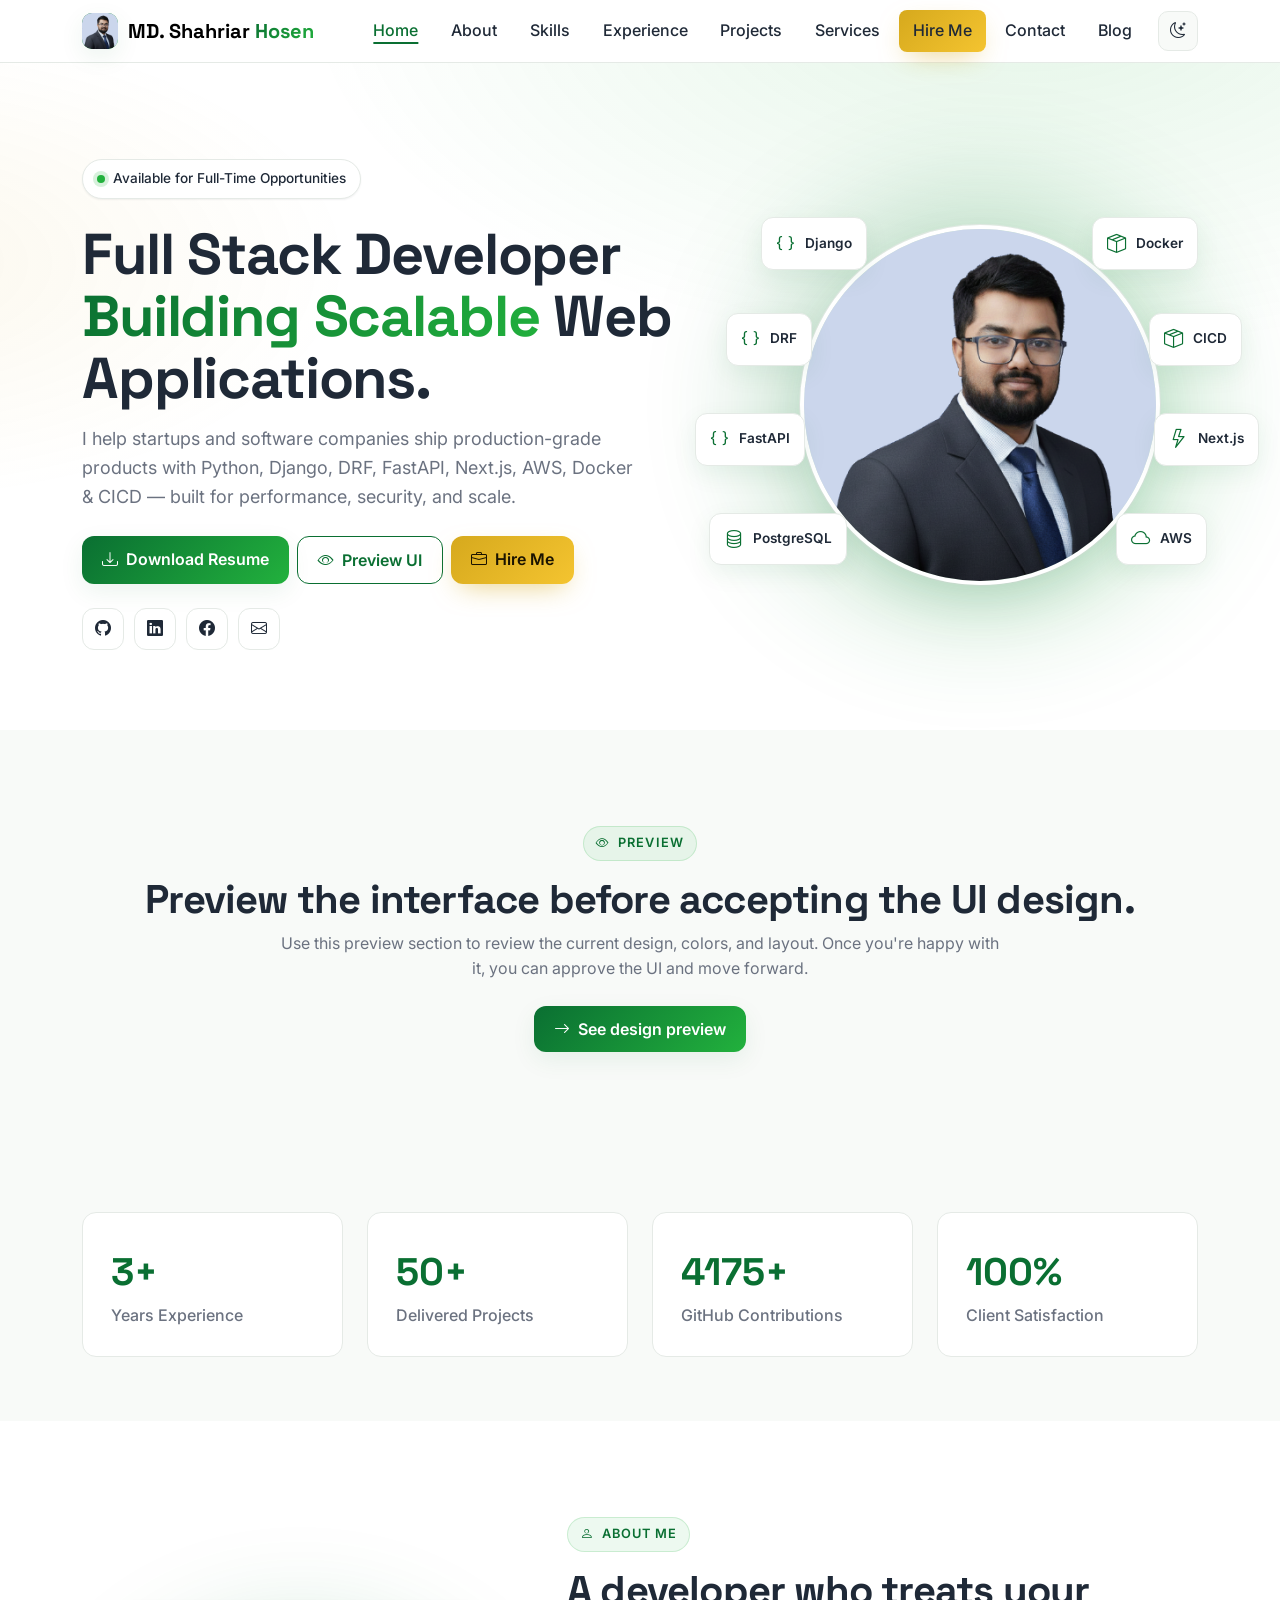
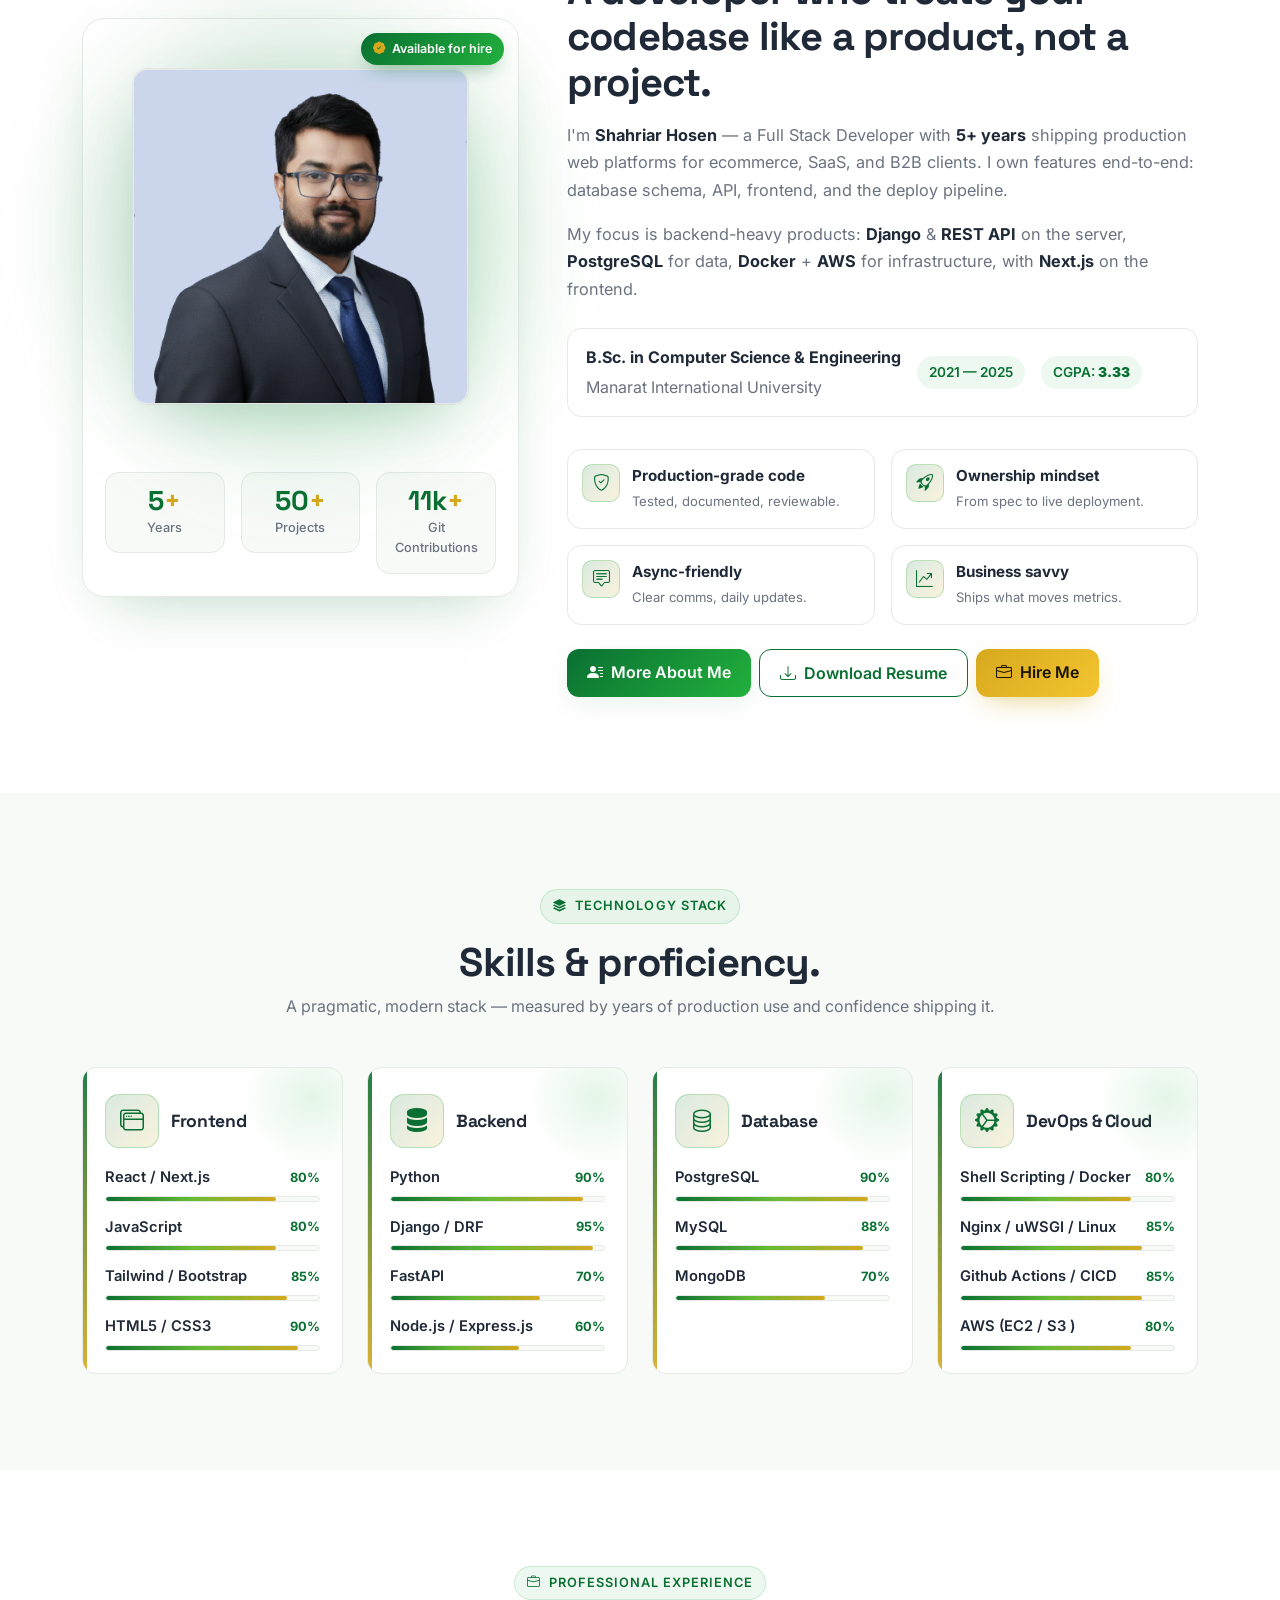
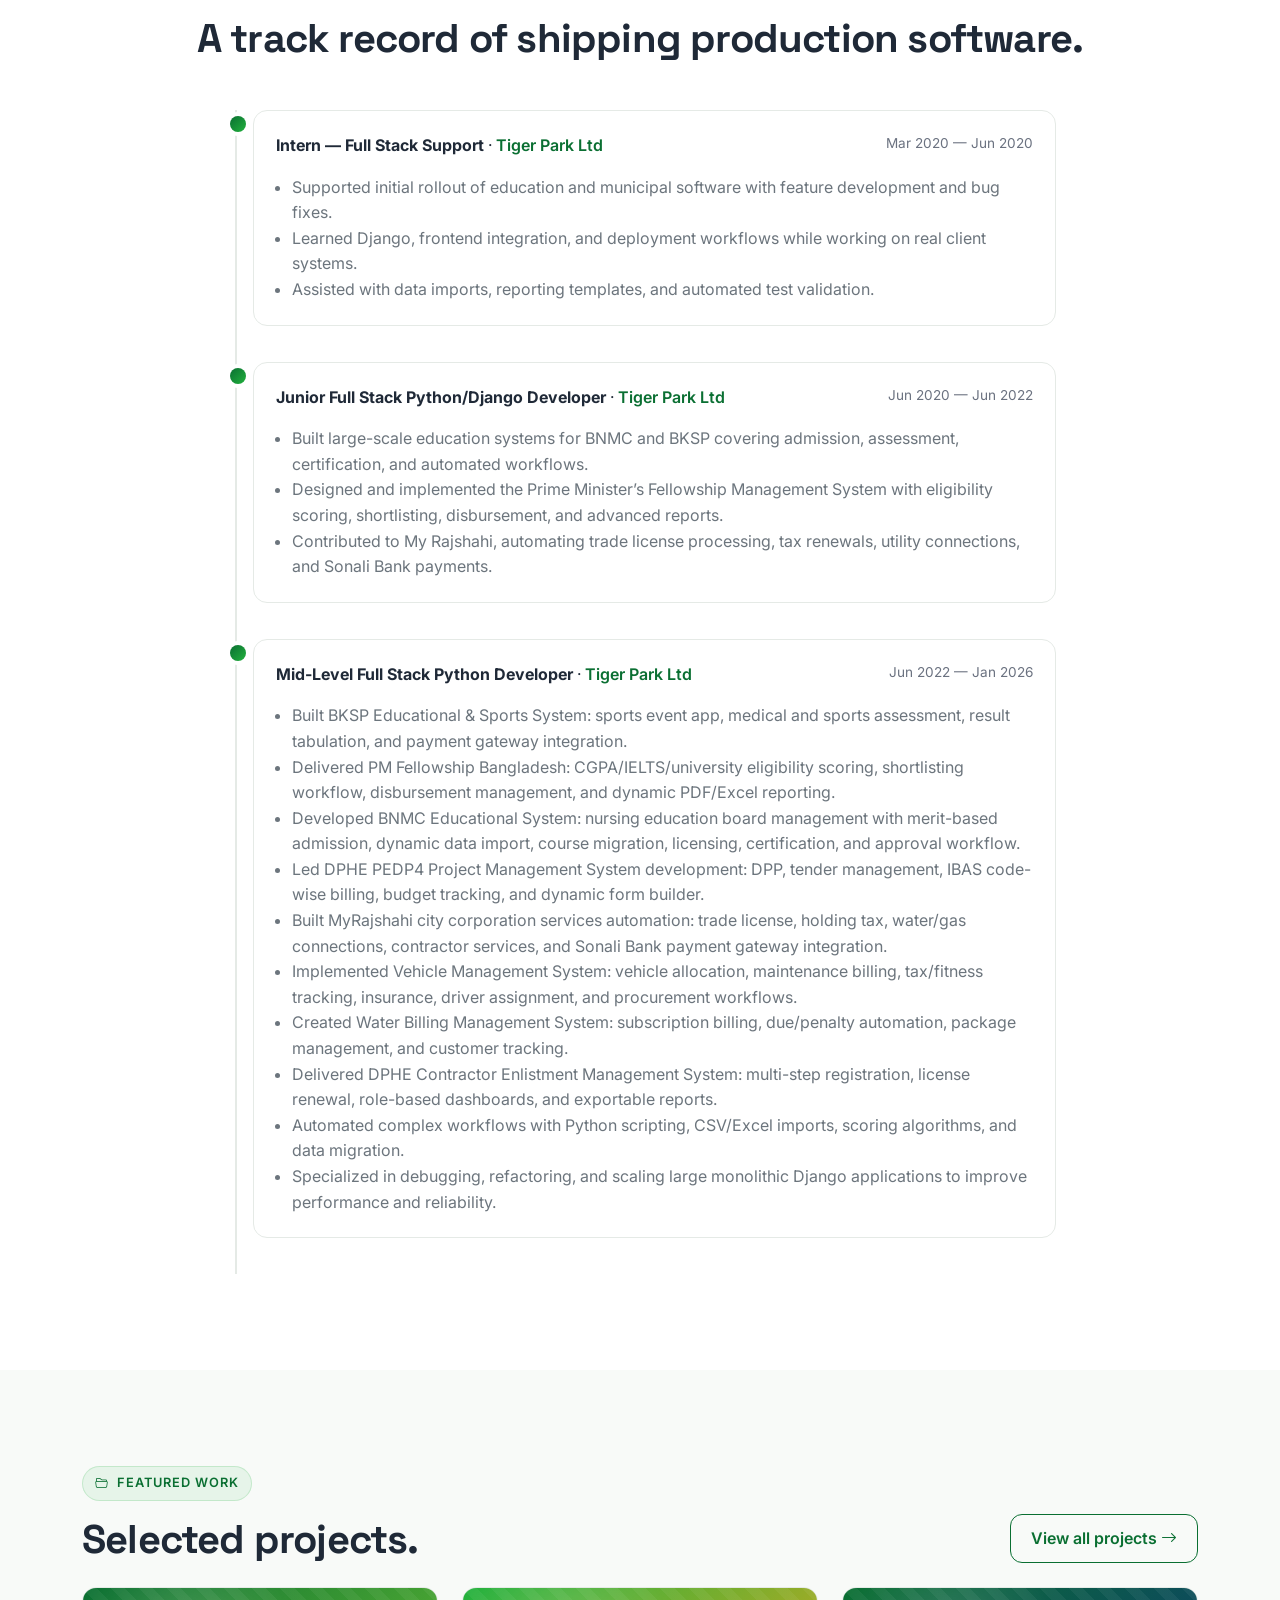
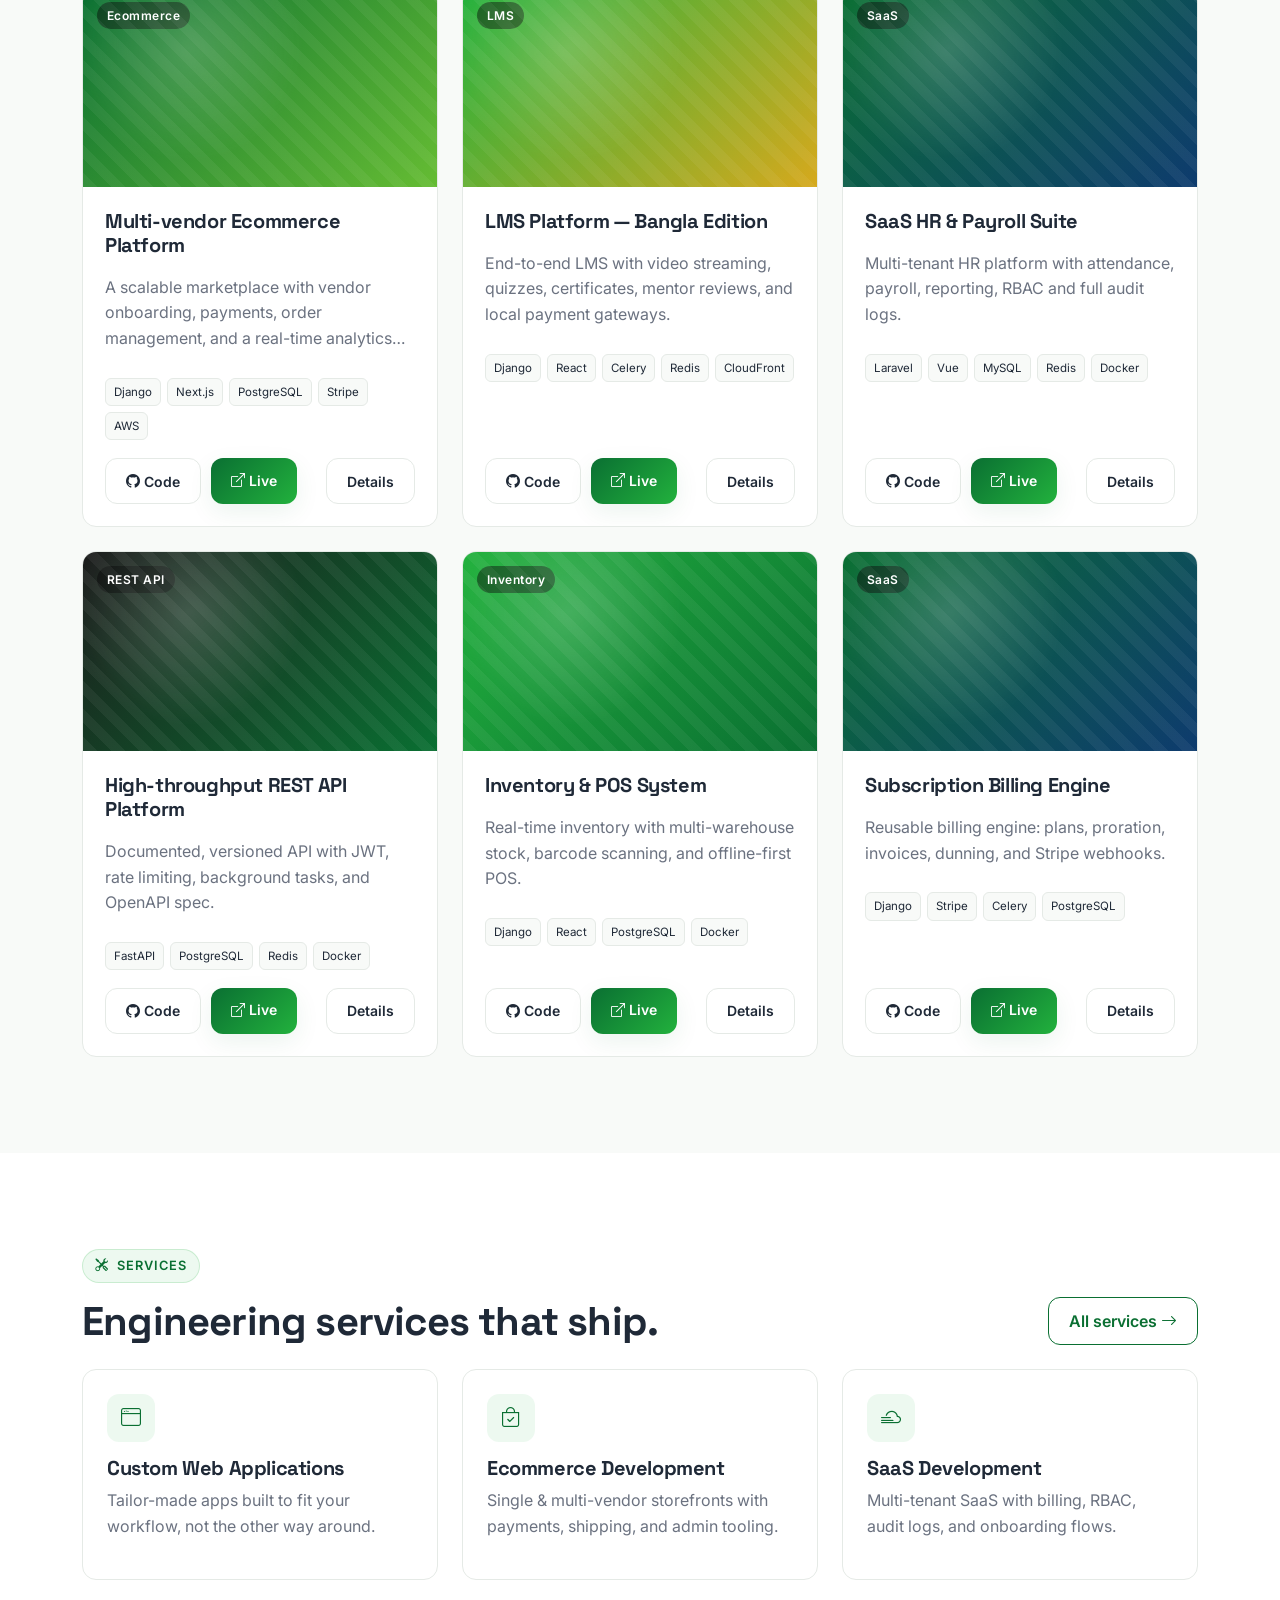
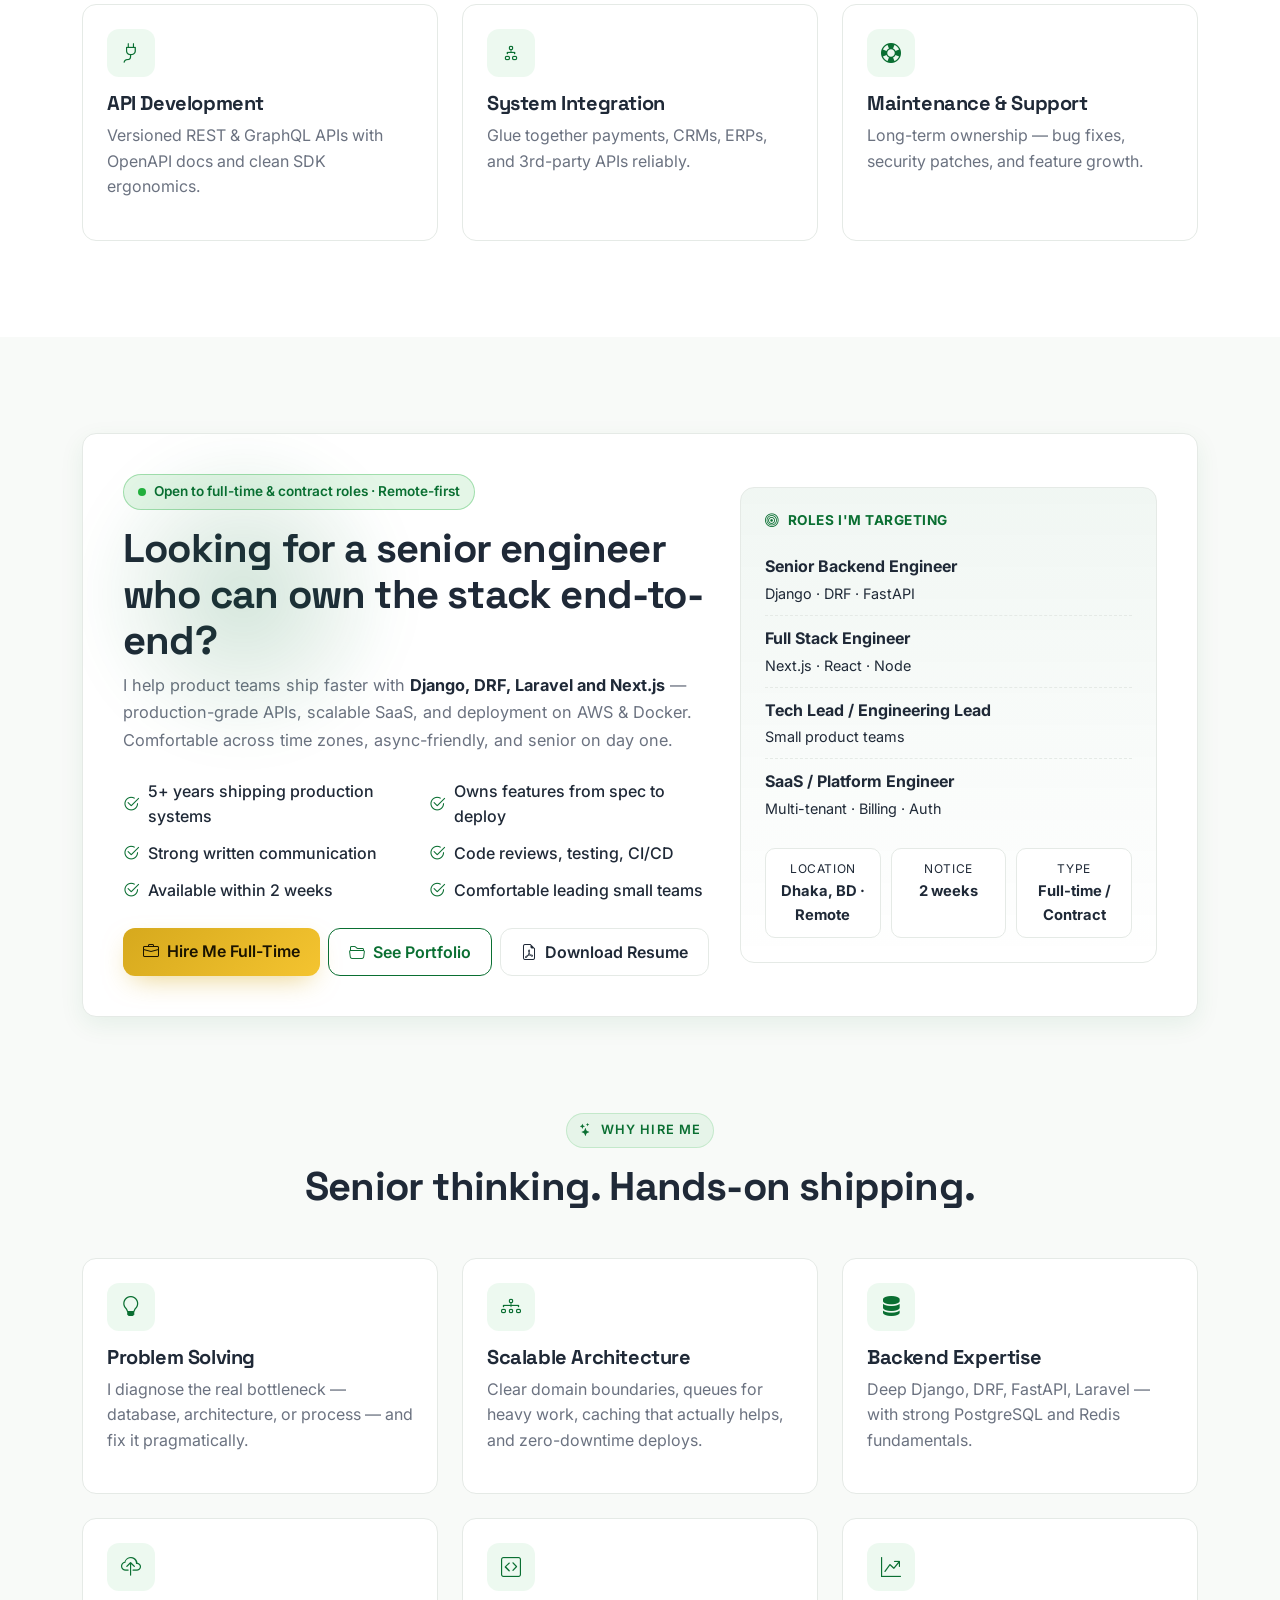
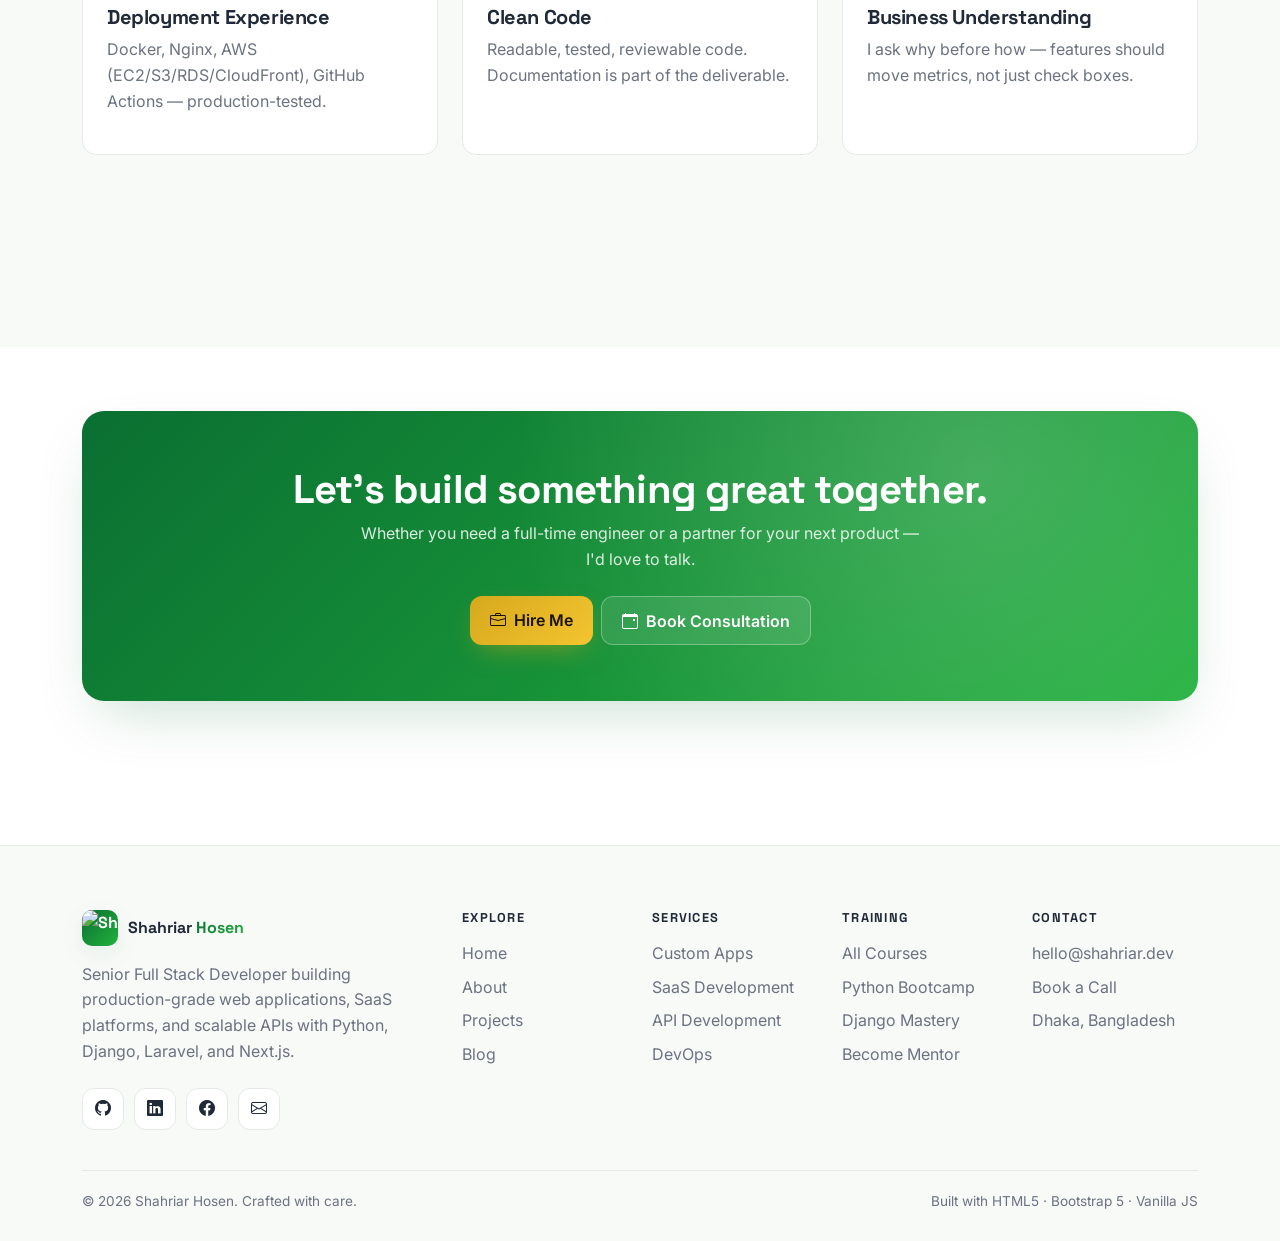
==== commit 45bb390b: "Back to top color and hover color update" ====
--- a/index.html
+++ b/index.html
@@ -69,7 +69,7 @@
           <p class="hero-sub mt-3 reveal">I help startups and software companies ship production-grade products with Python, Django, DRF, FastAPI, Next.js, AWS, Docker & CICD — built for performance, security, and scale.</p>
           <div class="d-flex flex-wrap gap-2 mt-4 reveal">
             <a href="#" class="btn btn-primary-green"><i class="bi bi-download me-2"></i>Download Resume</a>
-            <a href="projects.html" class="btn btn-outline-green">View Projects</a>
+            <a href="#preview" class="btn btn-outline-green"><i class="bi bi-eye me-2"></i>Preview UI</a>
             <a href="contact.html" class="btn btn-gold"><i class="bi bi-briefcase me-2"></i>Hire Me</a>
           </div>
           <div class="social-row reveal">
@@ -94,6 +94,20 @@
             <div class="float-card f8"><i class="bi bi-cloud"></i> AWS</div>
           </div>
         </div>
+      </div>
+    </div>
+  </section>
+
+  <!-- PREVIEW -->
+  <section class="section bg-soft" id="preview">
+    <div class="container">
+      <div class="text-center mb-4 reveal">
+        <span class="eyebrow"><i class="bi bi-eye"></i> Preview</span>
+        <h2 class="mt-3">Preview the interface before accepting the UI design.</h2>
+        <p class="mx-auto section-sub" style="max-width:720px">Use this preview section to review the current design, colors, and layout. Once you're happy with it, you can approve the UI and move forward.</p>
+      </div>
+      <div class="text-center reveal">
+        <a href="services.html" class="btn btn-primary-green"><i class="bi bi-arrow-right me-2"></i>See design preview</a>
       </div>
     </div>
   </section>
--- a/assets/css/style.css
+++ b/assets/css/style.css
@@ -101,9 +101,9 @@
   display: grid;
   place-items: center;
   border-radius: 14px;
-  background: var(--bg-elev);
-  color: var(--text);
-  border: 1px solid var(--border);
+  background: var(--green-700);
+  color: #fff;
+  border: 1px solid transparent;
   box-shadow: var(--shadow-md);
   opacity: 0;
   visibility: hidden;
@@ -117,7 +117,8 @@
   transform: translateY(0);
 }
 .back-to-top:hover {
-  background: var(--bg-soft);
+  background: var(--green-500);
+  color: #fff;
   transform: translateY(-2px);
 }
 
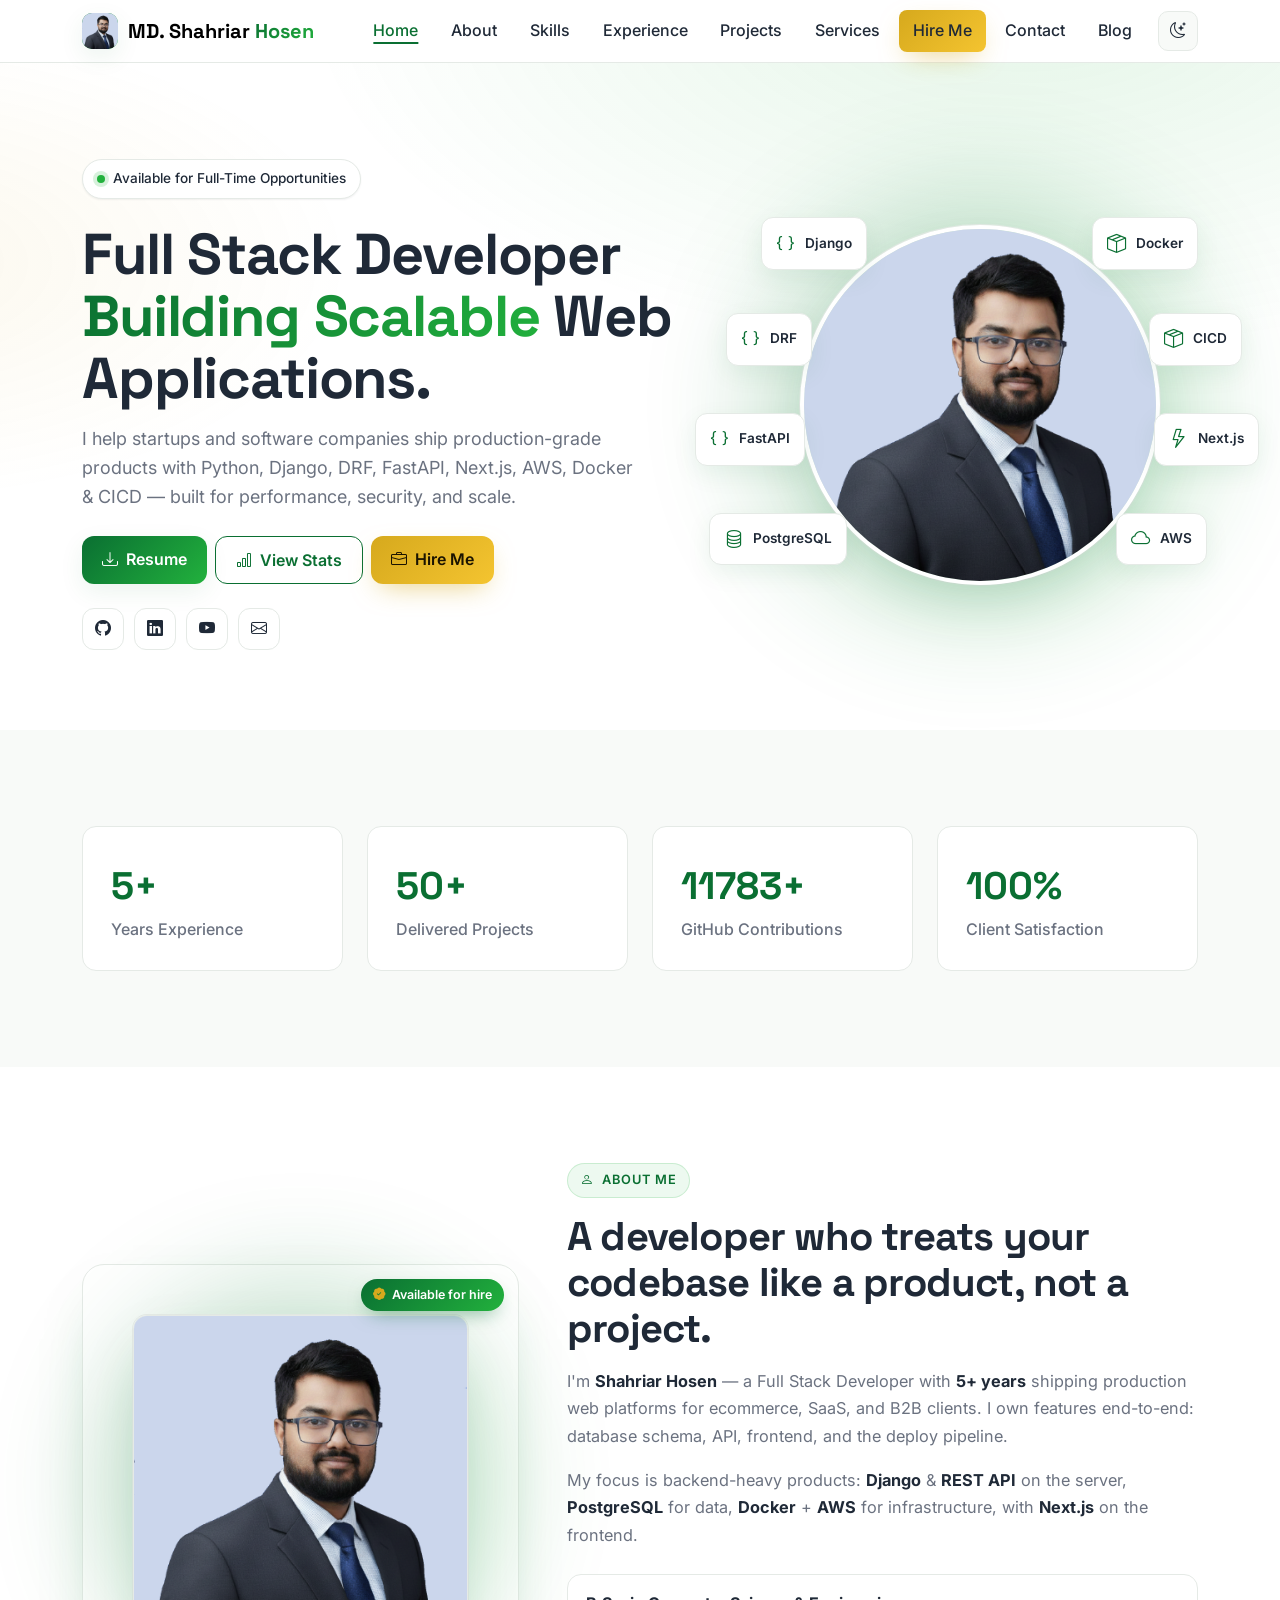
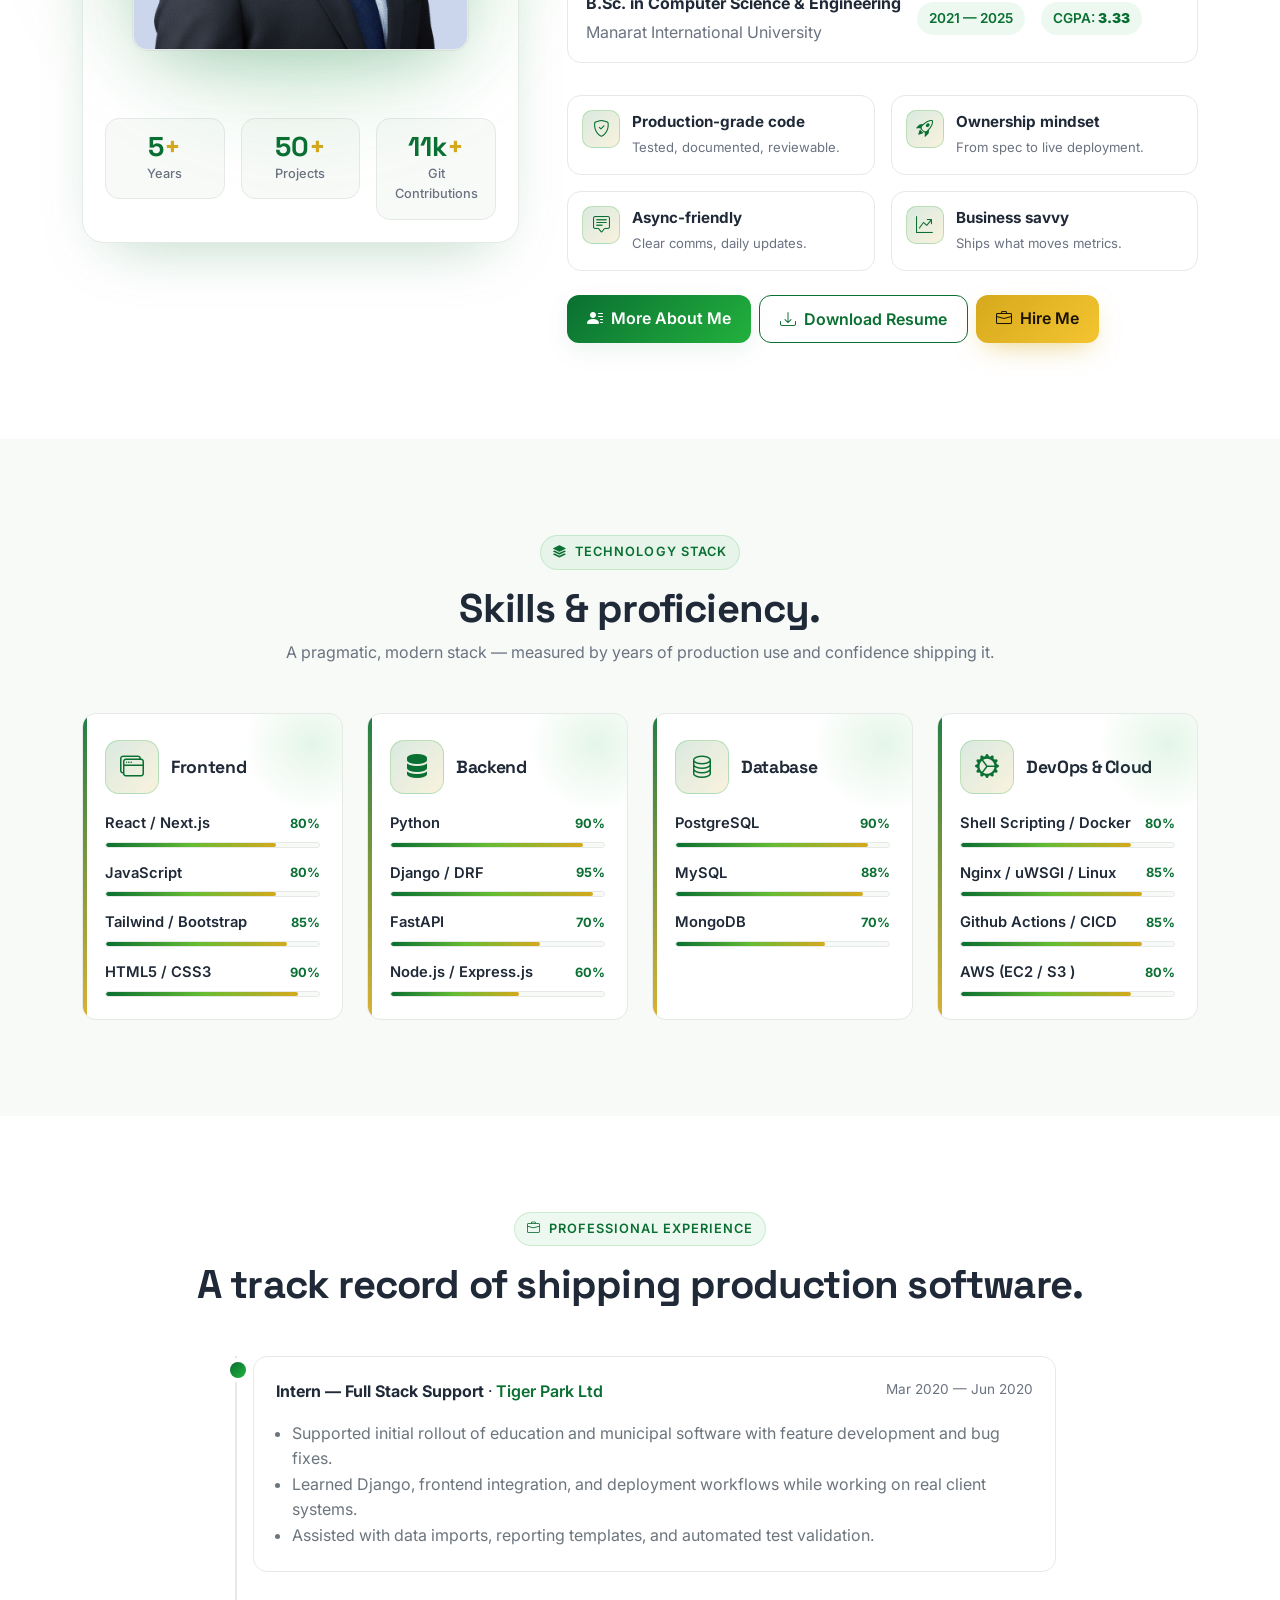
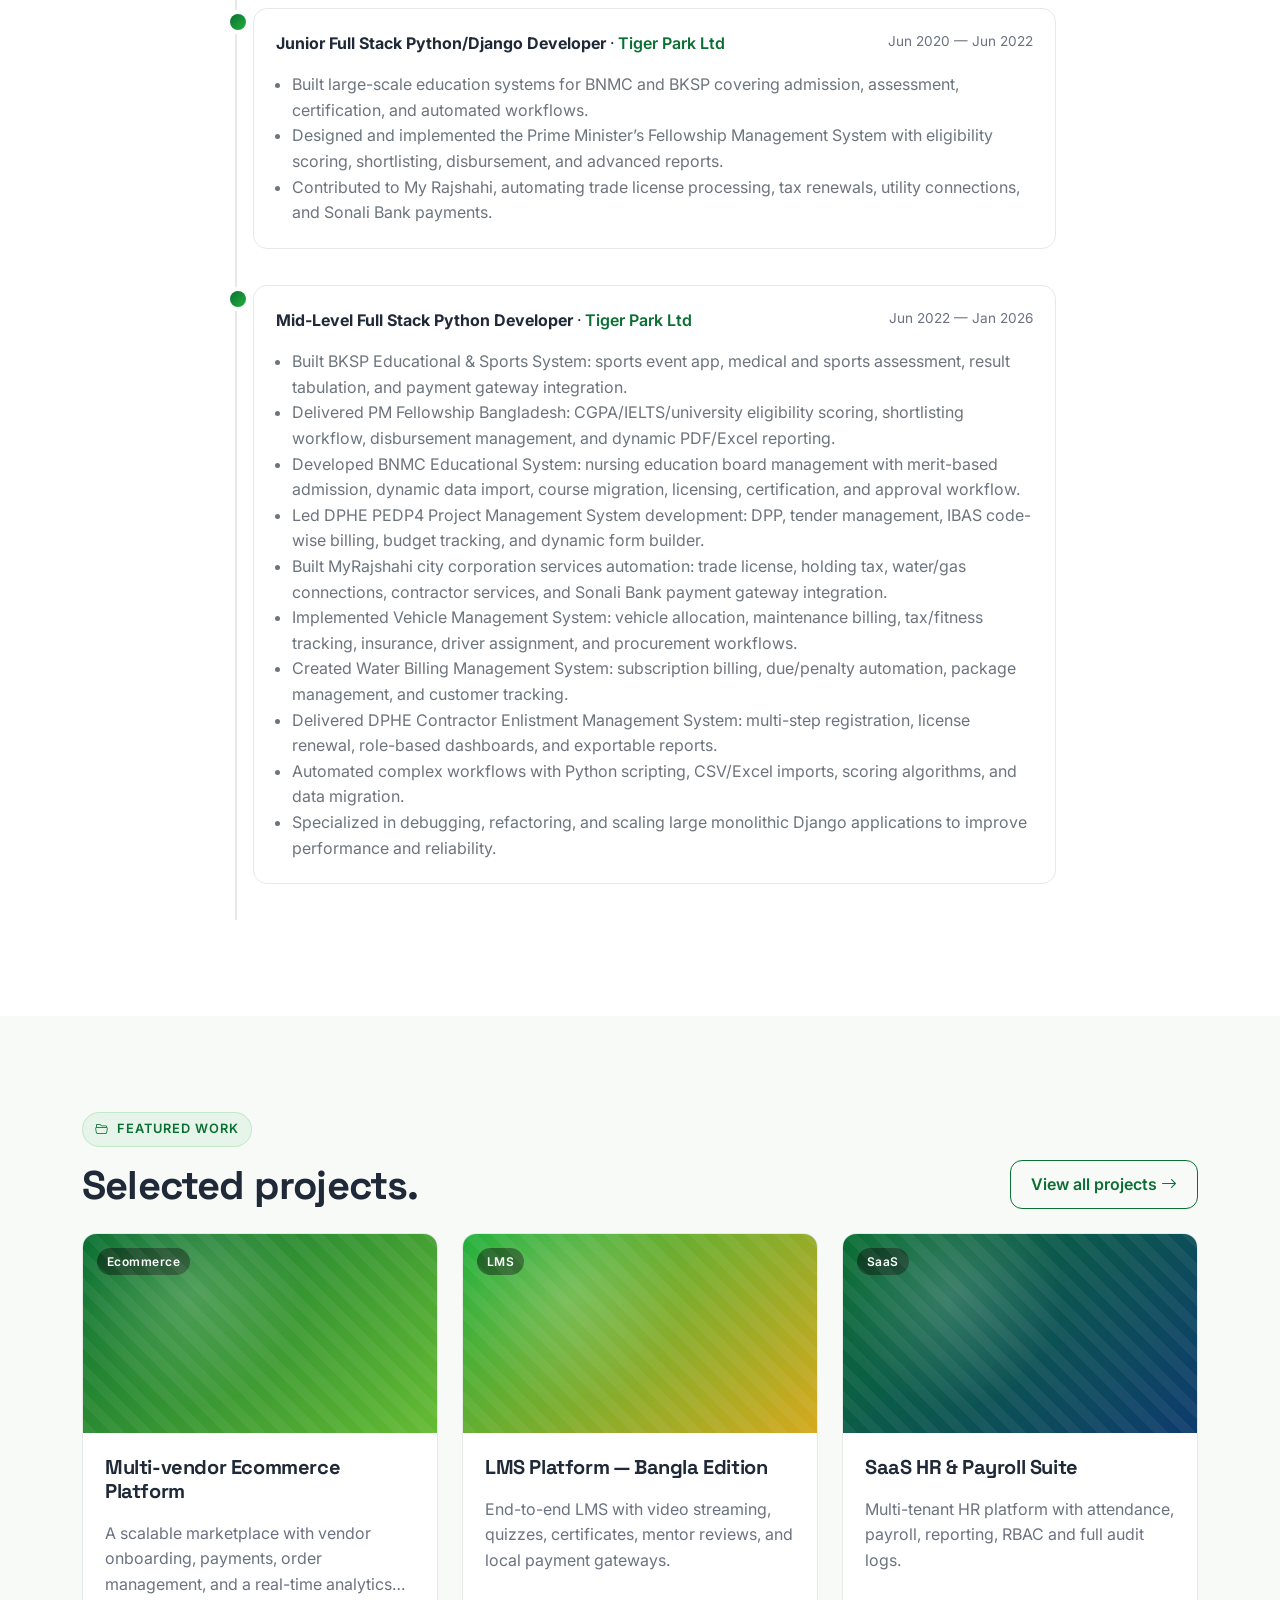
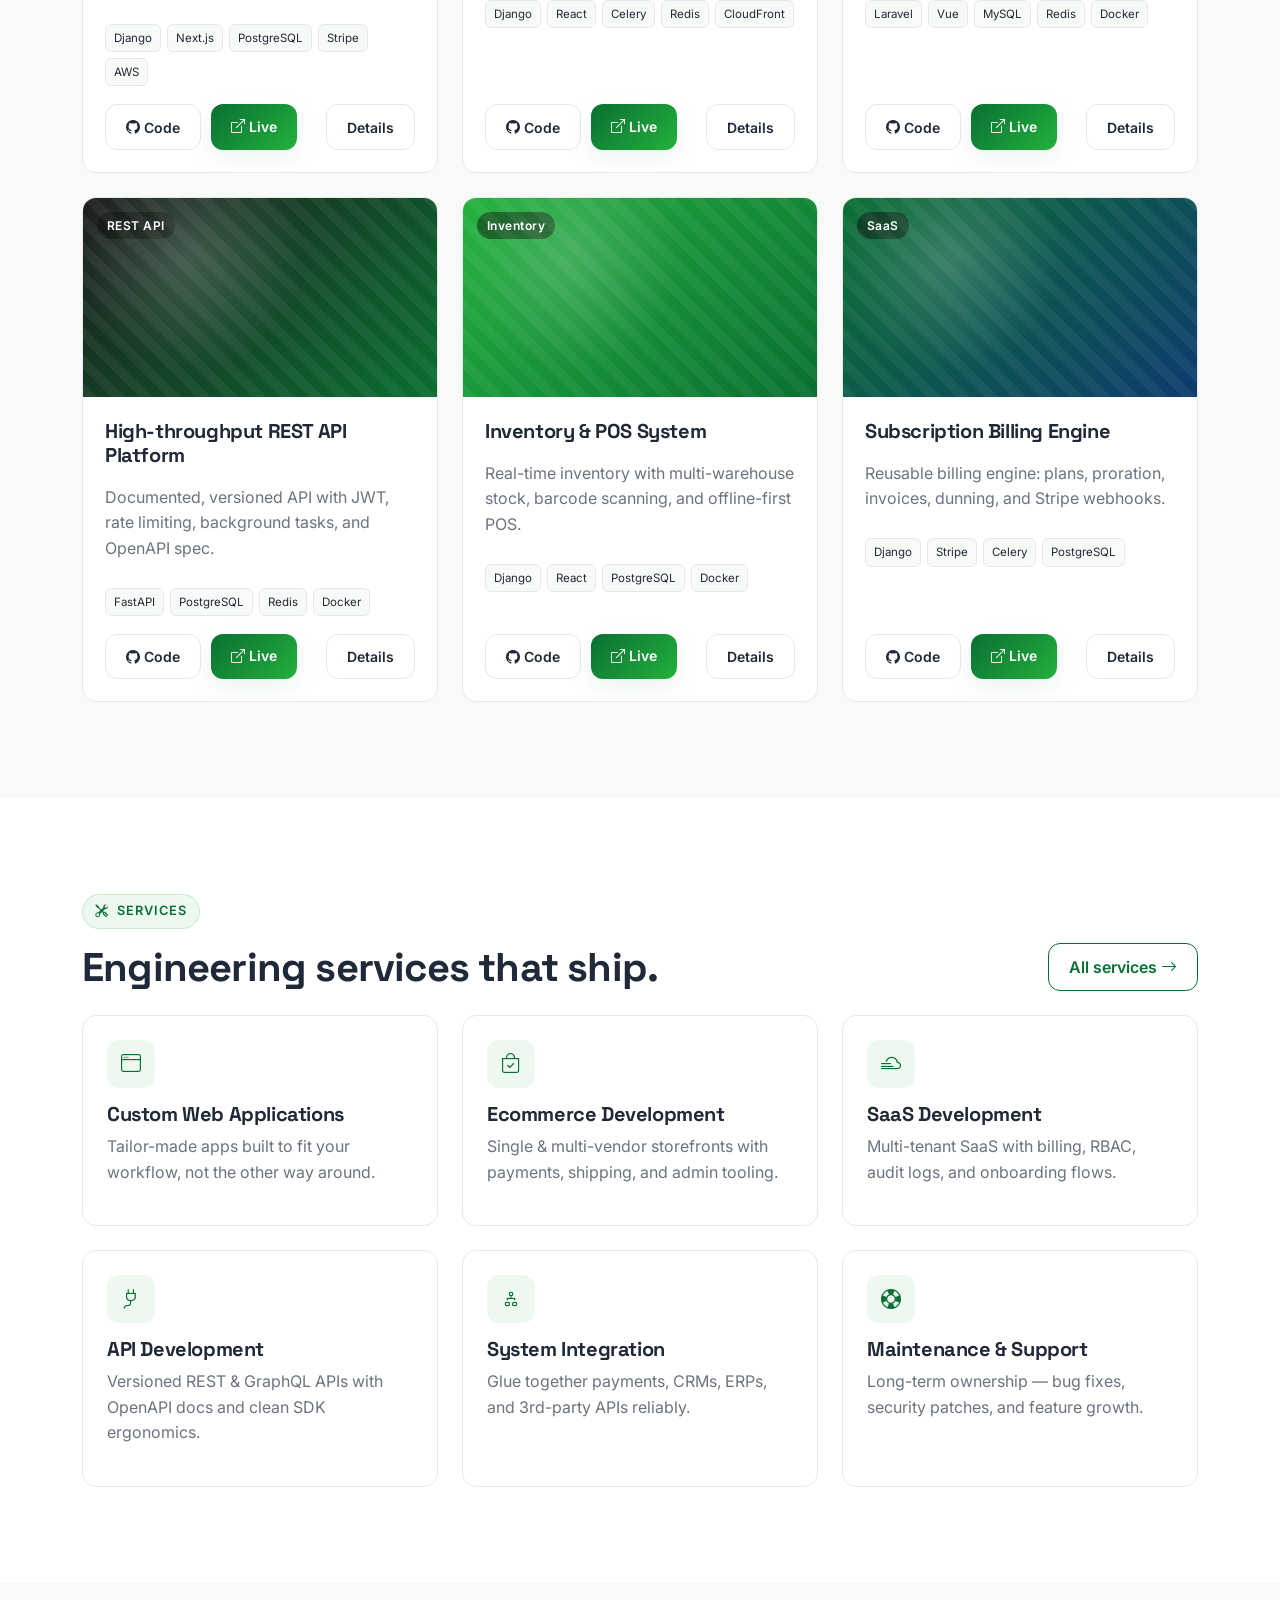
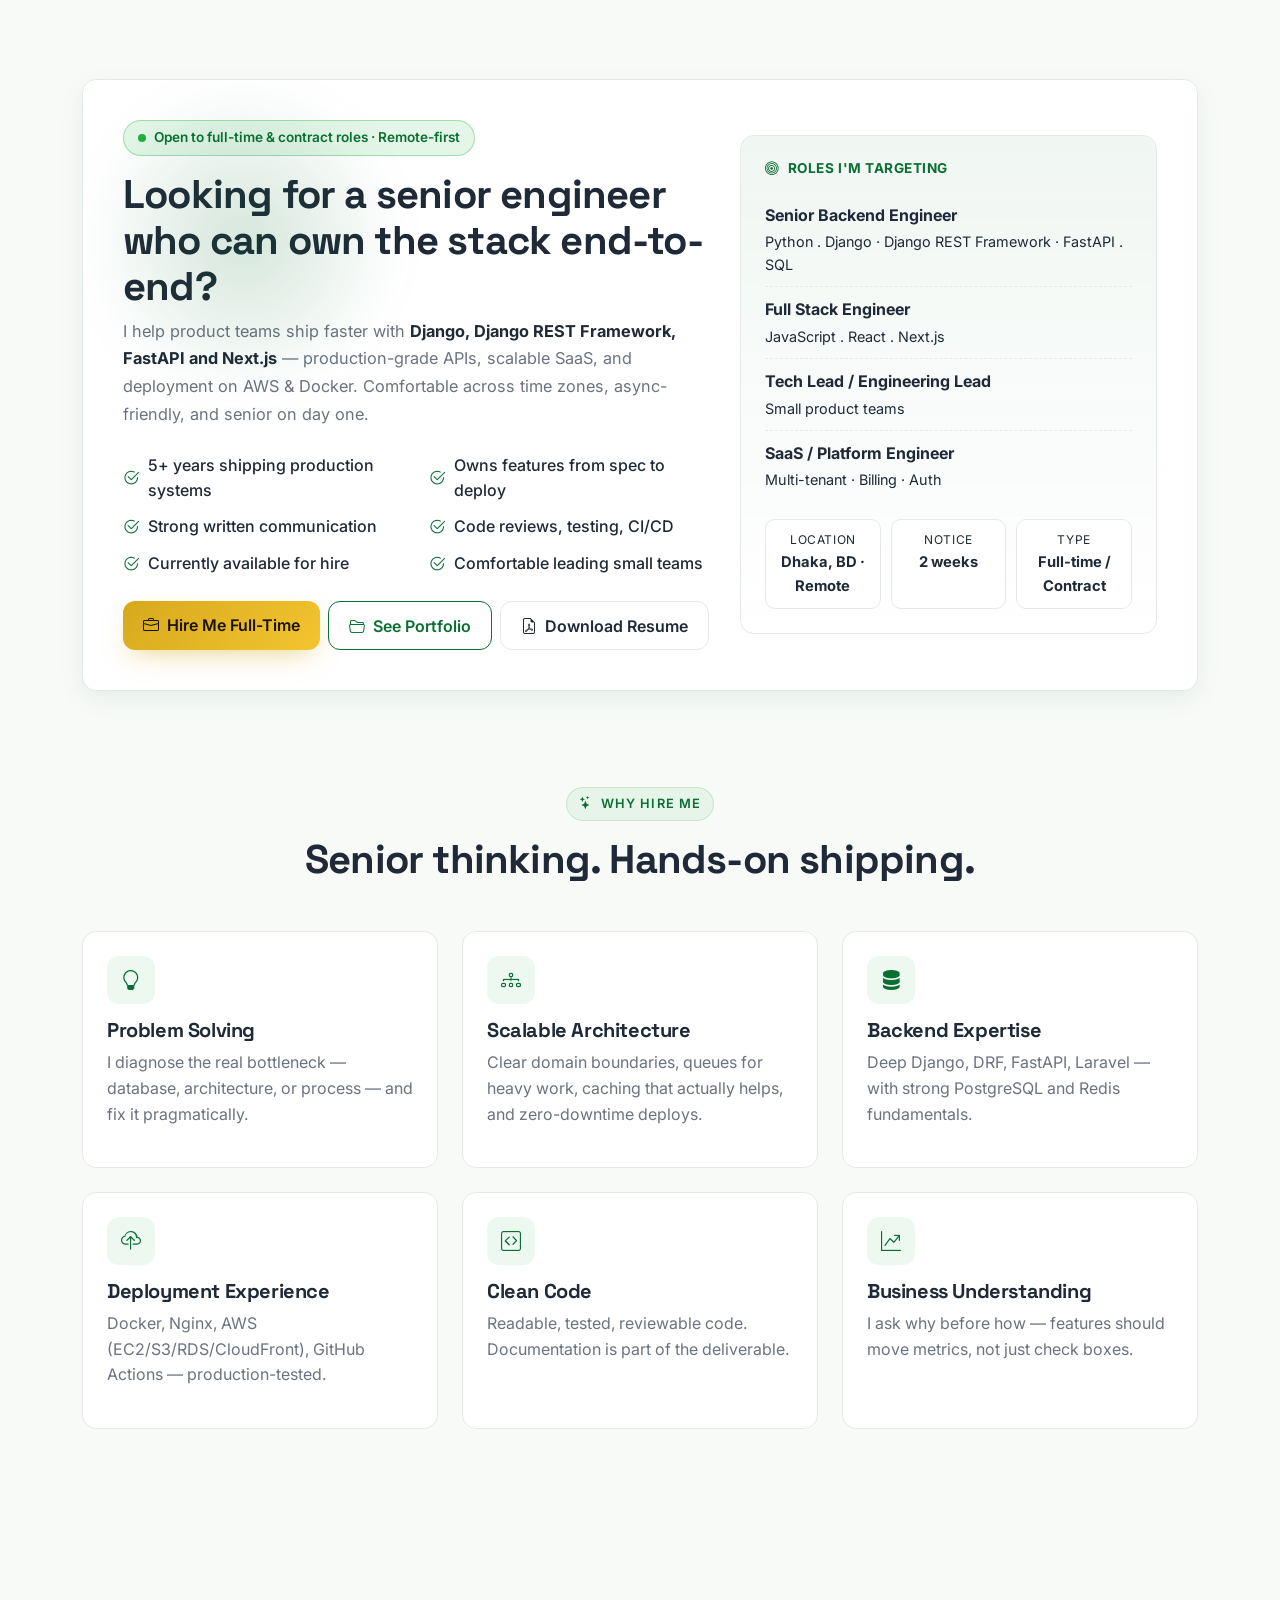
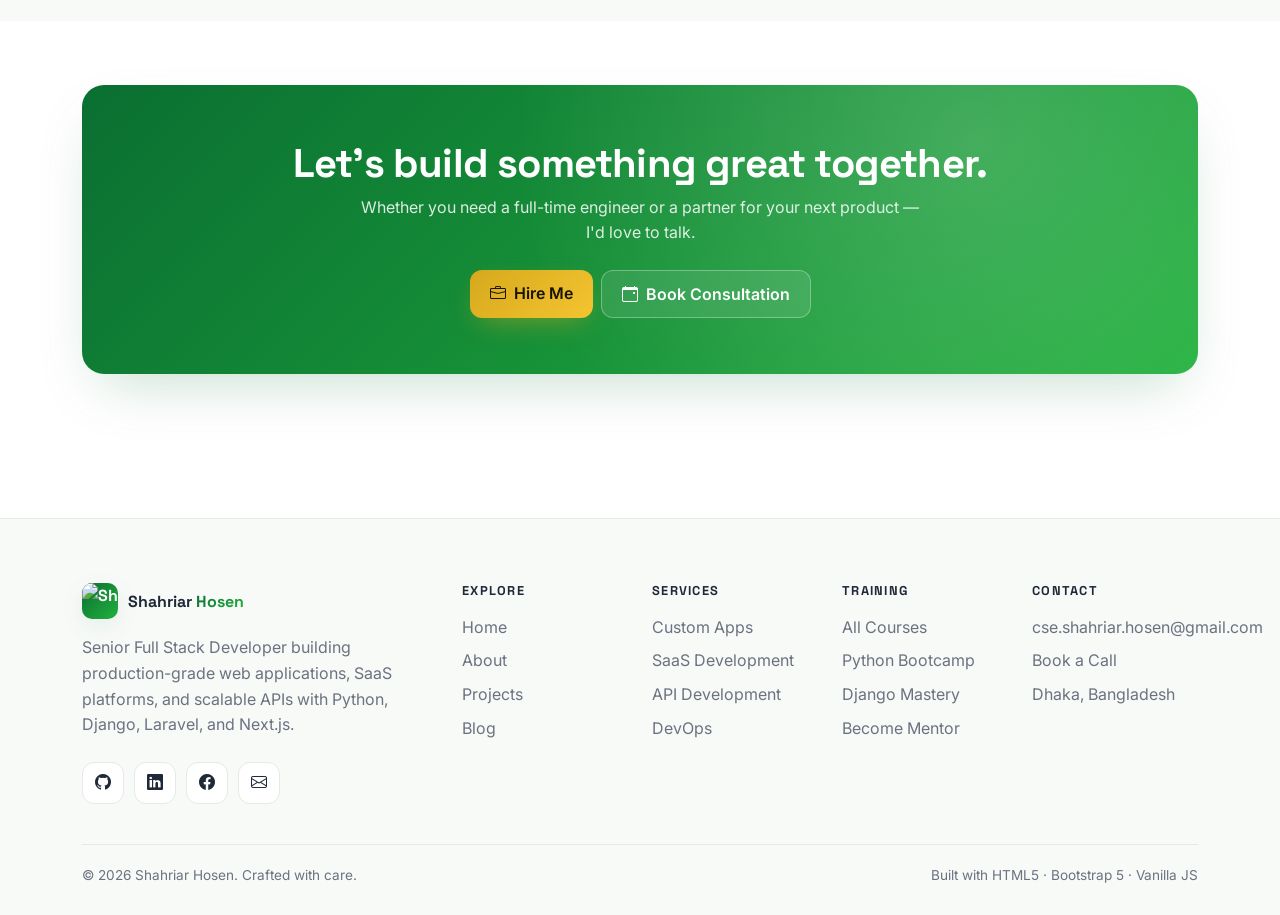
==== commit f53a353e: "Add resume and home page email address change" ====
--- a/index.html
+++ b/index.html
@@ -68,15 +68,17 @@
           <h1 class="mt-4 reveal">Full Stack Developer <span class="text-gradient">Building Scalable</span> Web Applications.</h1>
           <p class="hero-sub mt-3 reveal">I help startups and software companies ship production-grade products with Python, Django, DRF, FastAPI, Next.js, AWS, Docker & CICD — built for performance, security, and scale.</p>
           <div class="d-flex flex-wrap gap-2 mt-4 reveal">
-            <a href="#" class="btn btn-primary-green"><i class="bi bi-download me-2"></i>Download Resume</a>
-            <a href="#preview" class="btn btn-outline-green"><i class="bi bi-eye me-2"></i>Preview UI</a>
+            <a href="./assets/Shahriar_Hosen_python_developer.pdf" class="btn btn-primary-green" target="_blank">
+              <i class="bi bi-download me-2"></i>Resume
+            </a>
+            <a href="#stats" class="btn btn-outline-green"><i class="bi bi-bar-chart me-2"></i>View Stats</a>
             <a href="contact.html" class="btn btn-gold"><i class="bi bi-briefcase me-2"></i>Hire Me</a>
           </div>
           <div class="social-row reveal">
             <a class="social-icon" href="https://github.com/cseshahriar"><i class="bi bi-github"></i></a>
-            <a class="social-icon" href="#"><i class="bi bi-linkedin"></i></a>
-            <a class="social-icon" href="#"><i class="bi bi-facebook"></i></a>
-            <a class="social-icon" href="mailto:hello@shahriar.dev"><i class="bi bi-envelope"></i></a>
+            <a class="social-icon" href="https://www.linkedin.com/in/cseshahriar"><i class="bi bi-linkedin"></i></a>
+            <a class="social-icon" href="https://www.youtube.com/@learnwithshahriar-bd"><i class="bi bi-youtube"></i></a>
+            <a class="social-icon" href="mailto:cse.shahriar.hosen@gmail.com"><i class="bi bi-envelope"></i></a>
           </div>
         </div>
         <div class="col-lg-5">
@@ -98,27 +100,13 @@
     </div>
   </section>
 
-  <!-- PREVIEW -->
-  <section class="section bg-soft" id="preview">
-    <div class="container">
-      <div class="text-center mb-4 reveal">
-        <span class="eyebrow"><i class="bi bi-eye"></i> Preview</span>
-        <h2 class="mt-3">Preview the interface before accepting the UI design.</h2>
-        <p class="mx-auto section-sub" style="max-width:720px">Use this preview section to review the current design, colors, and layout. Once you're happy with it, you can approve the UI and move forward.</p>
-      </div>
-      <div class="text-center reveal">
-        <a href="services.html" class="btn btn-primary-green"><i class="bi bi-arrow-right me-2"></i>See design preview</a>
-      </div>
-    </div>
-  </section>
-
   <!-- STATS -->
-  <section class="section-tight bg-soft">
-    <div class="container">
+  <section class="section-tight bg-soft pt-5 pb-5" id="stats">
+    <div class="container pt-5 pb-5">
       <div class="row g-4">
-        <div class="col-6 col-lg-3"><div class="stat-card reveal"><div class="stat-num"><span data-counter data-target="3" data-suffix="+">0</span></div><div class="stat-label">Years Experience</div></div></div>
+        <div class="col-6 col-lg-3"><div class="stat-card reveal"><div class="stat-num"><span data-counter data-target="5" data-suffix="+">0</span></div><div class="stat-label">Years Experience</div></div></div>
         <div class="col-6 col-lg-3"><div class="stat-card reveal"><div class="stat-num"><span data-counter data-target="50" data-suffix="+">0</span></div><div class="stat-label">Delivered Projects</div></div></div>
-        <div class="col-6 col-lg-3"><div class="stat-card reveal"><div class="stat-num"><span data-counter data-target="4175" data-suffix="+">0</span></div><div class="stat-label">GitHub Contributions</div></div></div>
+        <div class="col-6 col-lg-3"><div class="stat-card reveal"><div class="stat-num"><span data-counter data-target="11783" data-suffix="+">0</span></div><div class="stat-label">GitHub Contributions</div></div></div>
         <div class="col-6 col-lg-3"><div class="stat-card reveal"><div class="stat-num"><span data-counter data-target="100" data-suffix="%">0</span></div><div class="stat-label">Client Satisfaction</div></div></div>
       </div>
     </div>
@@ -164,7 +152,7 @@
           </div>
           <div class="mt-4 d-flex flex-wrap gap-2">
             <a href="about.html" class="btn btn-primary-green"><i class="bi bi-person-lines-fill me-2"></i>More About Me</a>
-            <a href="#" class="btn btn-outline-green"><i class="bi bi-download me-2"></i>Download Resume</a>
+            <a href="./assets/Shahriar_Hosen_python_developer.pdf" class="btn btn-outline-green"><i class="bi bi-download me-2"></i>Download Resume</a>
             <a href="contact.html" class="btn btn-gold"><i class="bi bi-briefcase me-2"></i>Hire Me</a>
           </div>
         </div>
@@ -433,27 +421,27 @@
           <div class="col-lg-7">
             <span class="status-pill"><span class="status-dot"></span> Open to full-time & contract roles · Remote-first</span>
             <h2 class="mt-3 mb-2">Looking for a senior engineer who can own the stack end-to-end?</h2>
-            <p class="lead-soft mb-4">I help product teams ship faster with <strong>Django, DRF, Laravel and Next.js</strong> — production-grade APIs, scalable SaaS, and deployment on AWS &amp; Docker. Comfortable across time zones, async-friendly, and senior on day one.</p>
+            <p class="lead-soft mb-4">I help product teams ship faster with <strong>Django, Django REST Framework, FastAPI and Next.js</strong> — production-grade APIs, scalable SaaS, and deployment on AWS &amp; Docker. Comfortable across time zones, async-friendly, and senior on day one.</p>
             <div class="hire-checks">
               <div><i class="bi bi-check2-circle"></i> 5+ years shipping production systems</div>
               <div><i class="bi bi-check2-circle"></i> Owns features from spec to deploy</div>
               <div><i class="bi bi-check2-circle"></i> Strong written communication</div>
               <div><i class="bi bi-check2-circle"></i> Code reviews, testing, CI/CD</div>
-              <div><i class="bi bi-check2-circle"></i> Available within 2 weeks</div>
+              <div><i class="bi bi-check2-circle"></i> Currently available for hire</div>
               <div><i class="bi bi-check2-circle"></i> Comfortable leading small teams</div>
             </div>
             <div class="d-flex flex-wrap gap-2 mt-4">
               <a href="contact.html" class="btn btn-gold"><i class="bi bi-briefcase me-2"></i>Hire Me Full-Time</a>
               <a href="projects.html" class="btn btn-outline-green"><i class="bi bi-folder2-open me-2"></i>See Portfolio</a>
-              <a href="assets/resume.pdf" class="btn btn-ghost"><i class="bi bi-file-earmark-pdf me-2"></i>Download Resume</a>
+              <a href="./assets/Shahriar_Hosen_python_developer.pdf" class="btn btn-ghost"><i class="bi bi-file-earmark-pdf me-2"></i>Download Resume</a>
             </div>
           </div>
           <div class="col-lg-5">
             <div class="hire-card">
               <h6 class="hire-card-title"><i class="bi bi-bullseye"></i> Roles I'm targeting</h6>
               <ul class="hire-roles">
-                <li><span>Senior Backend Engineer</span><em>Django · DRF · FastAPI</em></li>
-                <li><span>Full Stack Engineer</span><em>Next.js · React · Node</em></li>
+                <li><span>Senior Backend Engineer</span><em>Python . Django · Django REST Framework · FastAPI . SQL</em></li>
+                <li><span>Full Stack Engineer</span><em>JavaScript . React . Next.js <!-- · Node . Express --> </em></li>
                 <li><span>Tech Lead / Engineering Lead</span><em>Small product teams</em></li>
                 <li><span>SaaS / Platform Engineer</span><em>Multi-tenant · Billing · Auth</em></li>
               </ul>
@@ -529,7 +517,7 @@
             <a class="social-icon" href="https://github.com/cseshahriar" aria-label="GitHub"><i class="bi bi-github"></i></a>
             <a class="social-icon" href="#" aria-label="LinkedIn"><i class="bi bi-linkedin"></i></a>
             <a class="social-icon" href="#" aria-label="Facebook"><i class="bi bi-facebook"></i></a>
-            <a class="social-icon" href="mailto:hello@shahriar.dev" aria-label="Email"><i class="bi bi-envelope"></i></a>
+            <a class="social-icon" href="mailto:cse.shahriar.hosen@gmail.com" aria-label="Email"><i class="bi bi-envelope"></i></a>
           </div>
         </div>
         <div class="col-6 col-lg-2">
@@ -562,7 +550,7 @@
         <div class="col-6 col-lg-2">
           <h6>Contact</h6>
           <ul>
-            <li><a href="mailto:hello@shahriar.dev">hello@shahriar.dev</a></li>
+            <li><a href="mailto:cse.shahriar.hosen@gmail.com">cse.shahriar.hosen@gmail.com</a></li>
             <li><a href="contact.html">Book a Call</a></li>
             <li><a href="contact.html">Dhaka, Bangladesh</a></li>
           </ul>
--- a/assets/css/style.css
+++ b/assets/css/style.css
@@ -144,6 +144,13 @@
   border-bottom: 1px solid var(--border);
 }
 [data-theme="dark"] .site-nav { background: rgba(11,20,16,.8); }
+[data-theme="dark"] .navbar-brand-wrap { color: #fff; }
+[data-theme="dark"] .navbar-brand-wrap .text-gradient {
+  background: linear-gradient(135deg, #ffffff, #c8ffd5);
+  -webkit-background-clip: text;
+  background-clip: text;
+  color: transparent;
+}
 .site-nav .nav-link { color: var(--text); font-weight: 500; padding: .5rem .9rem !important; border-radius: 8px; }
 .site-nav .nav-link:hover { color: var(--green-700); background: var(--bg-soft); }
 .site-nav .nav-link.active {
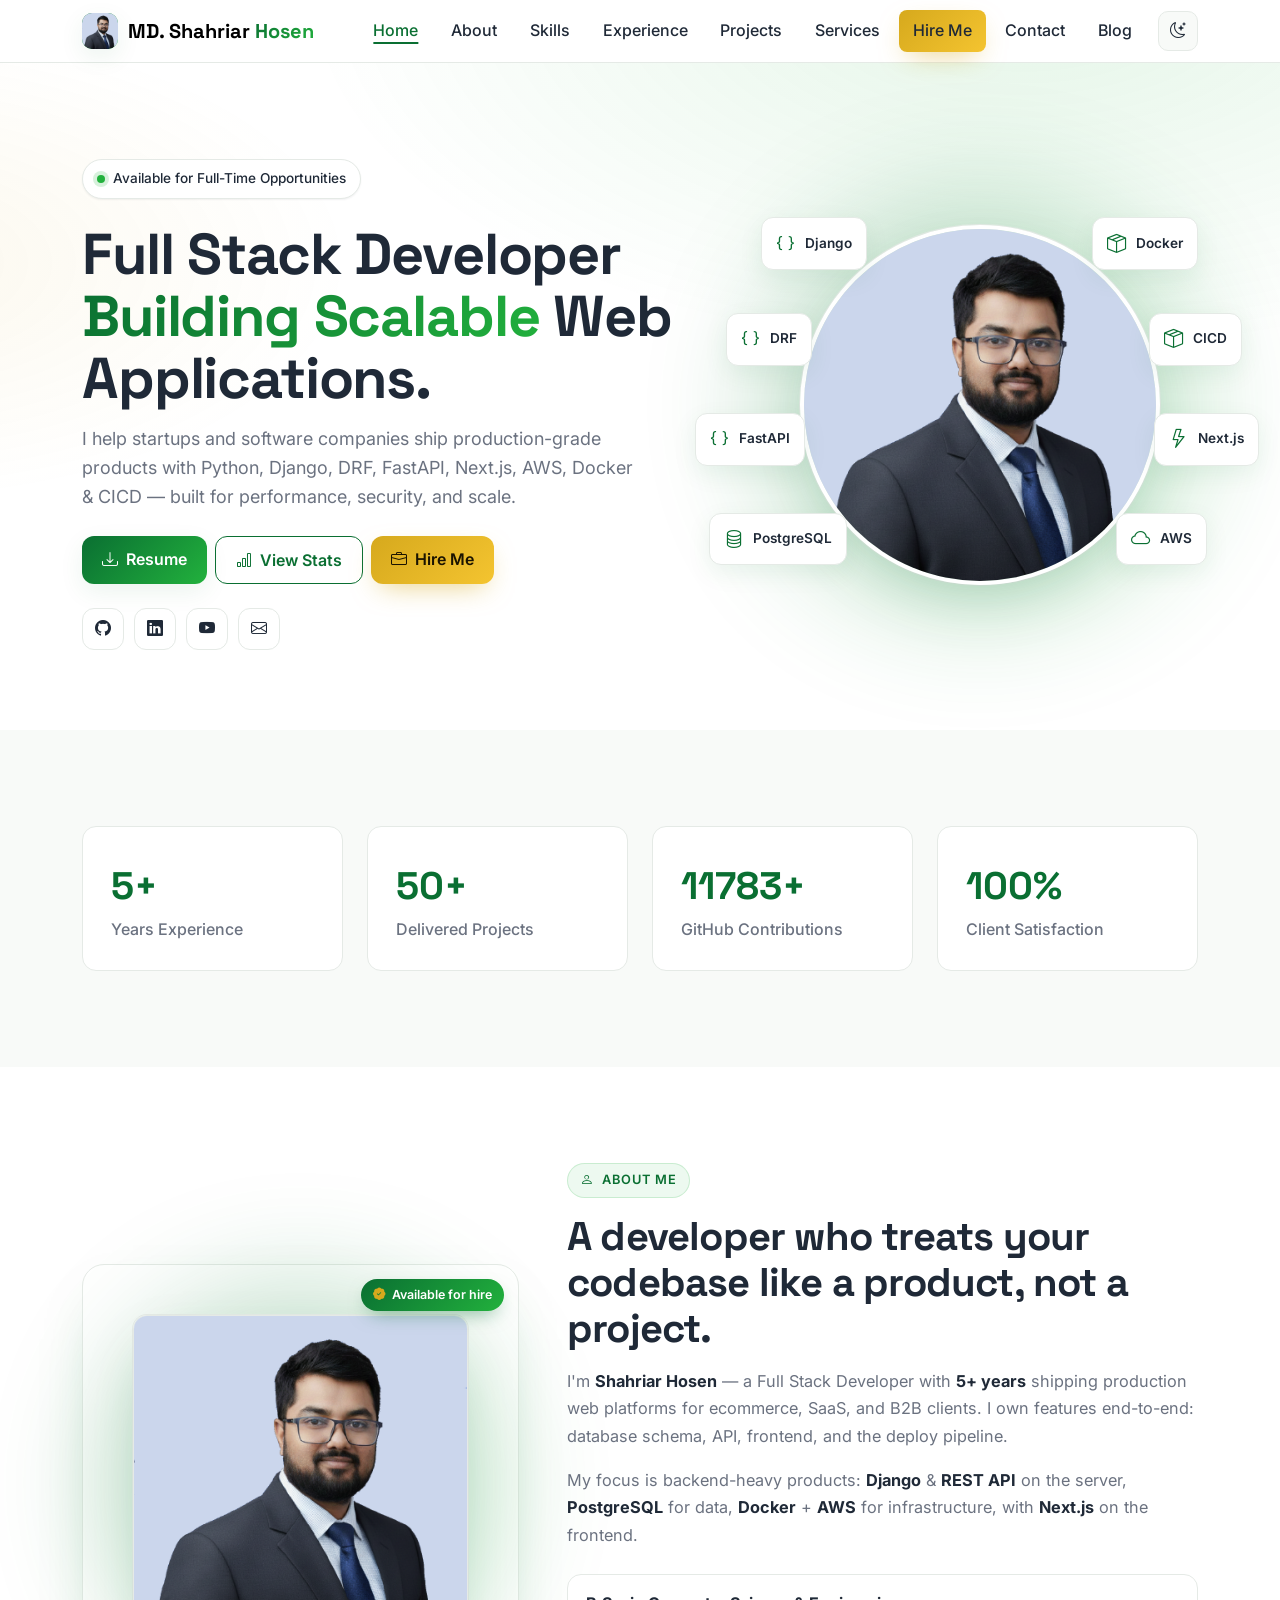
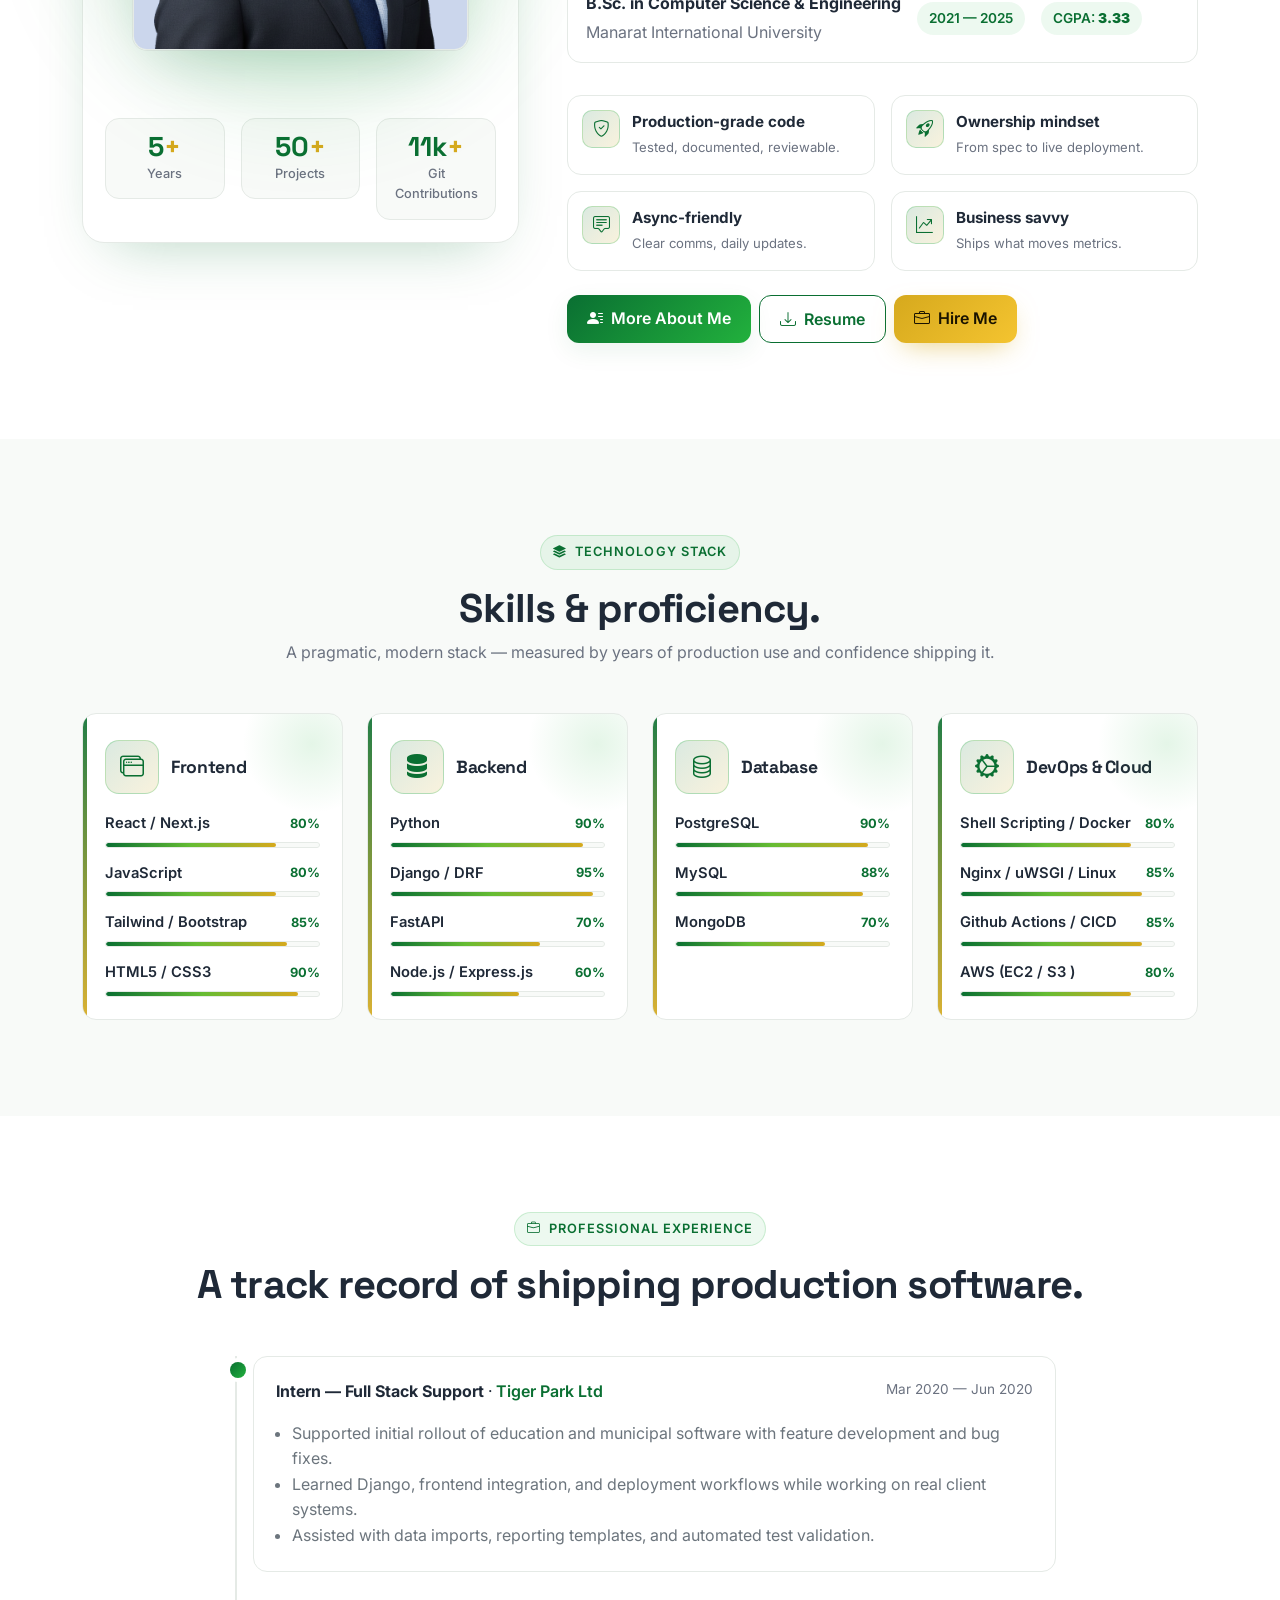
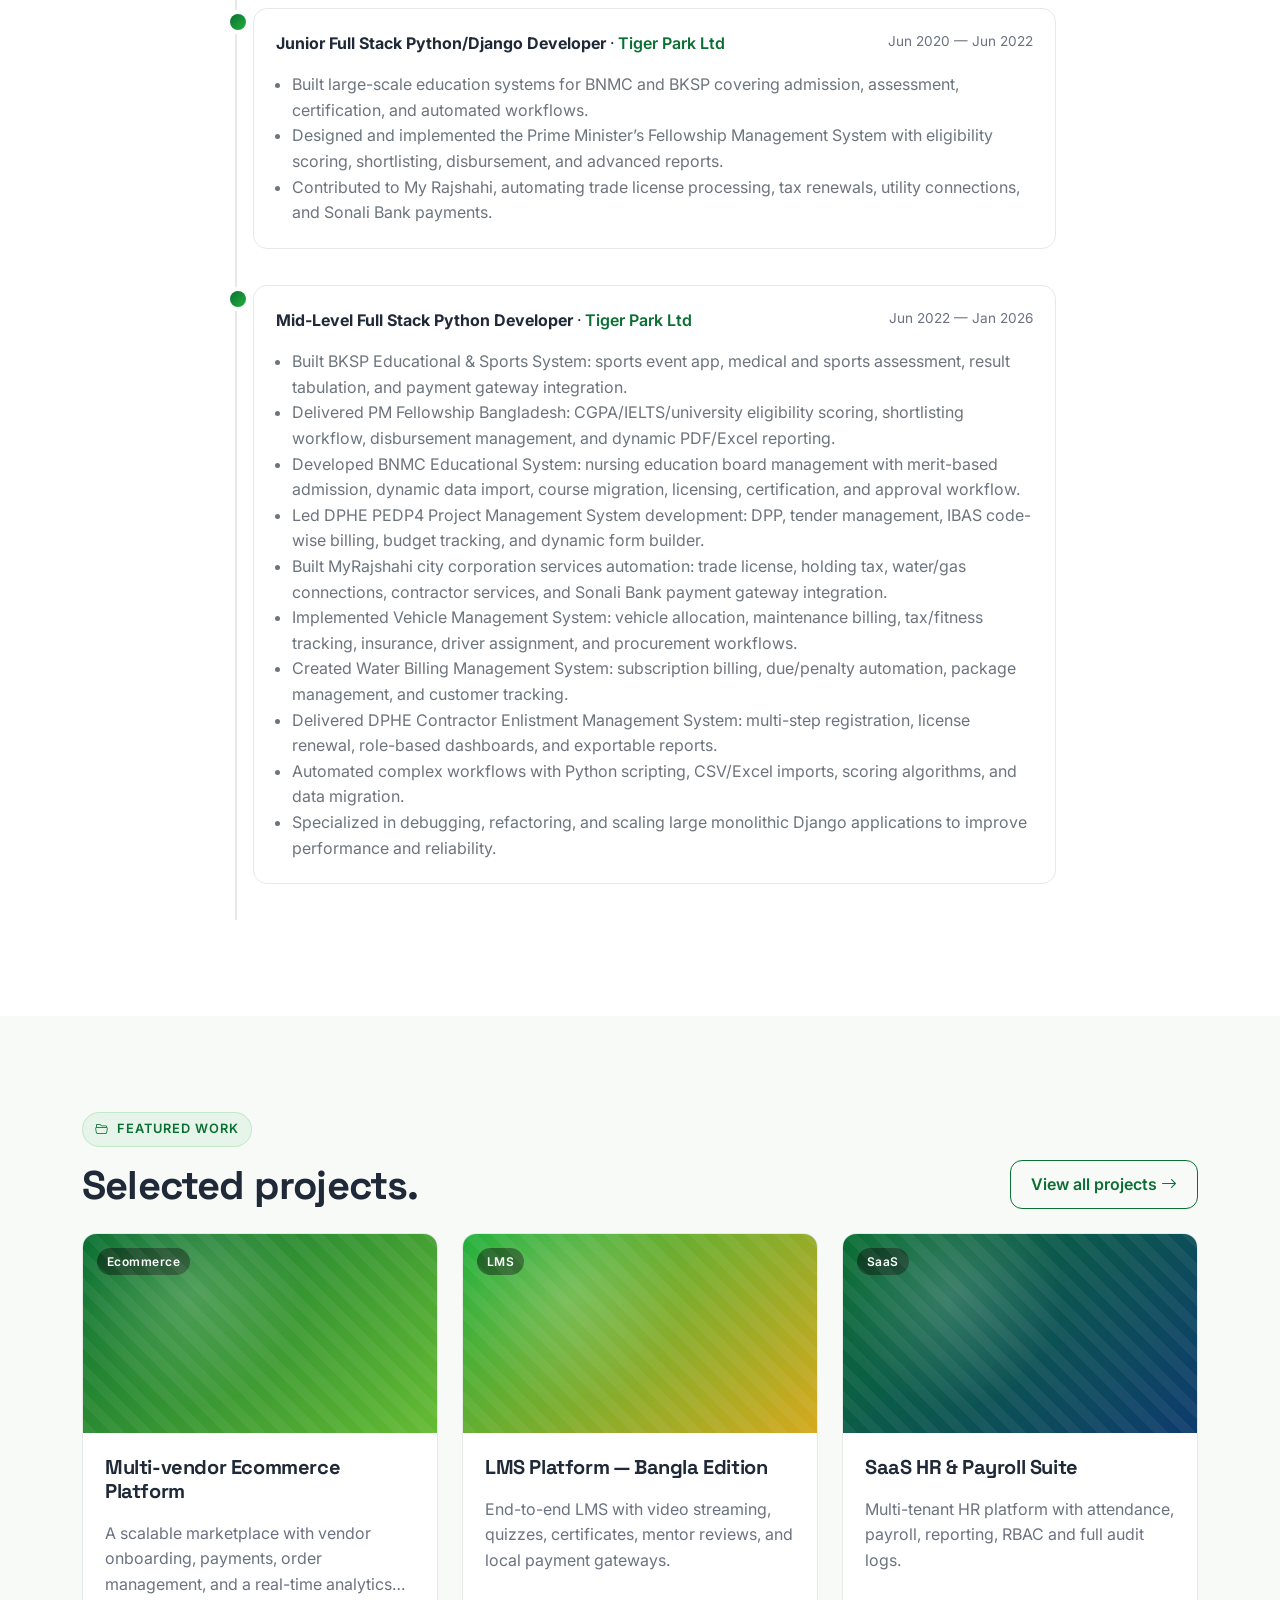
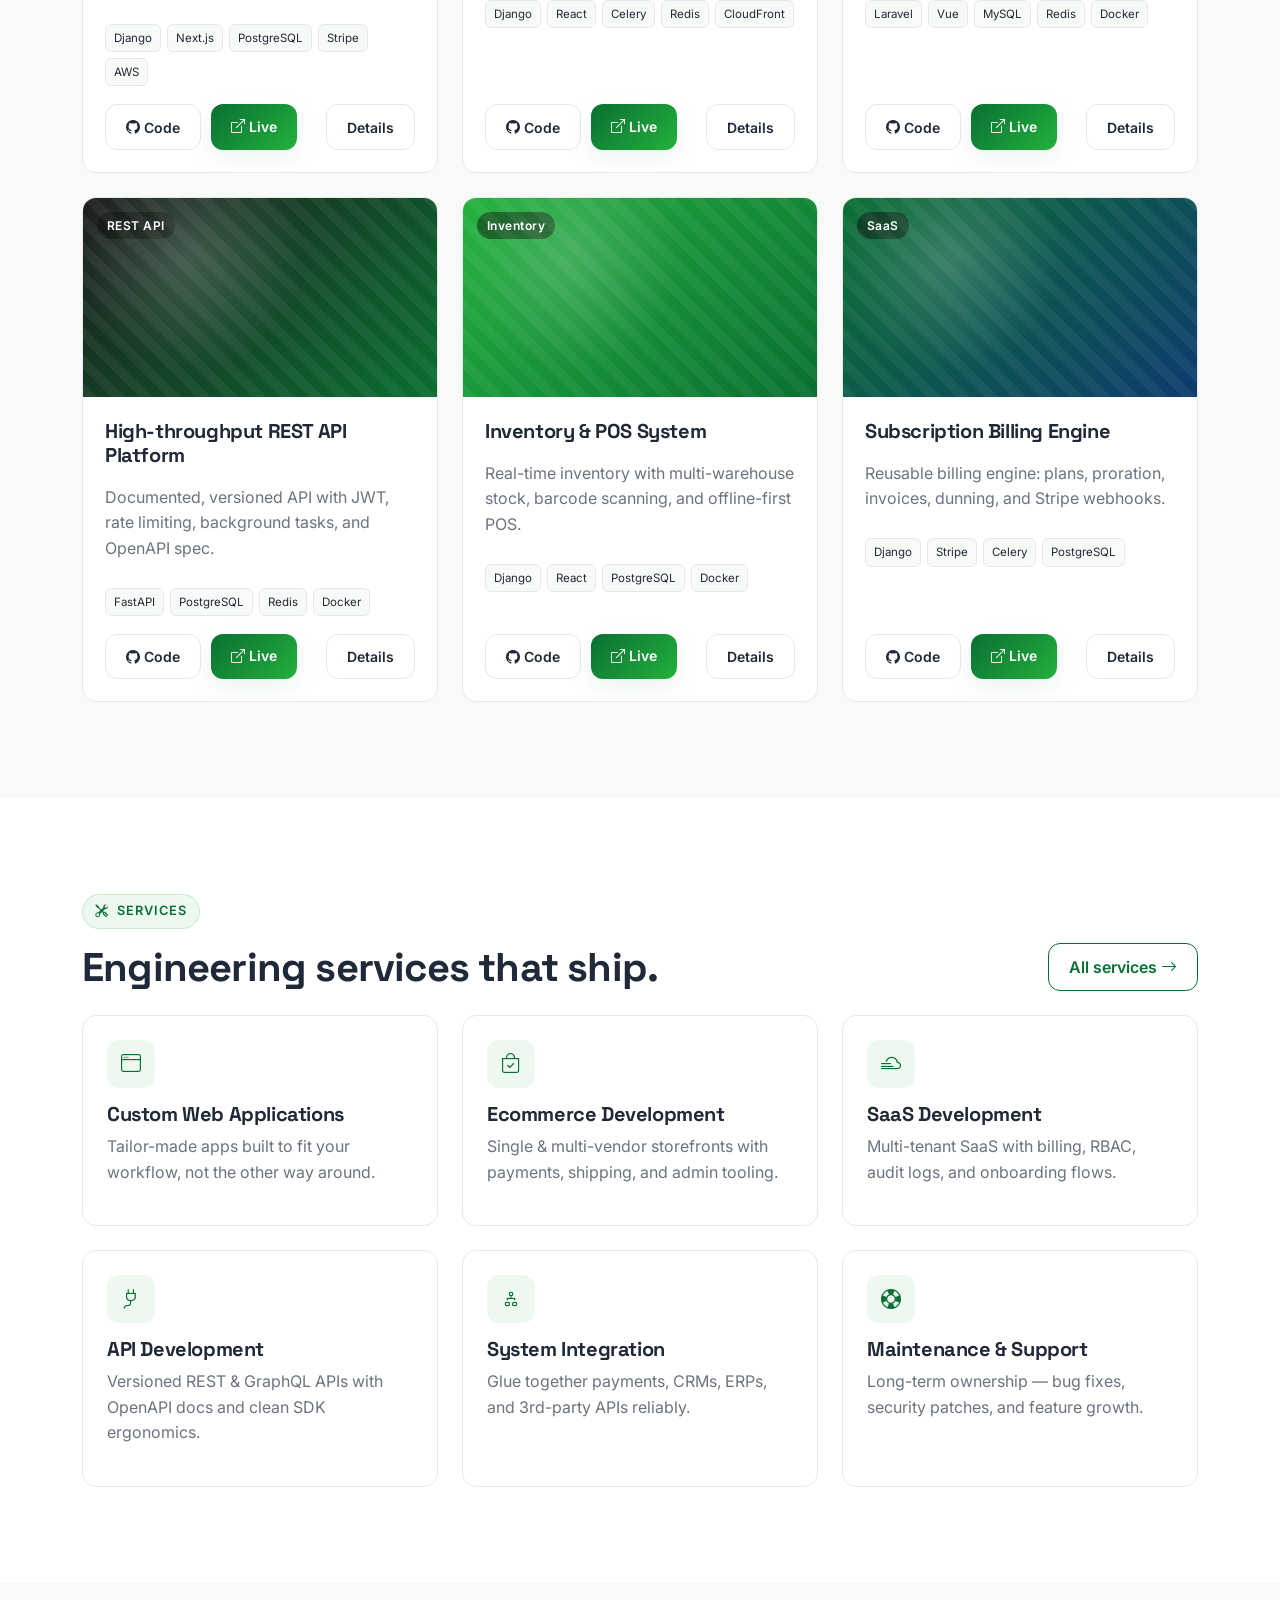
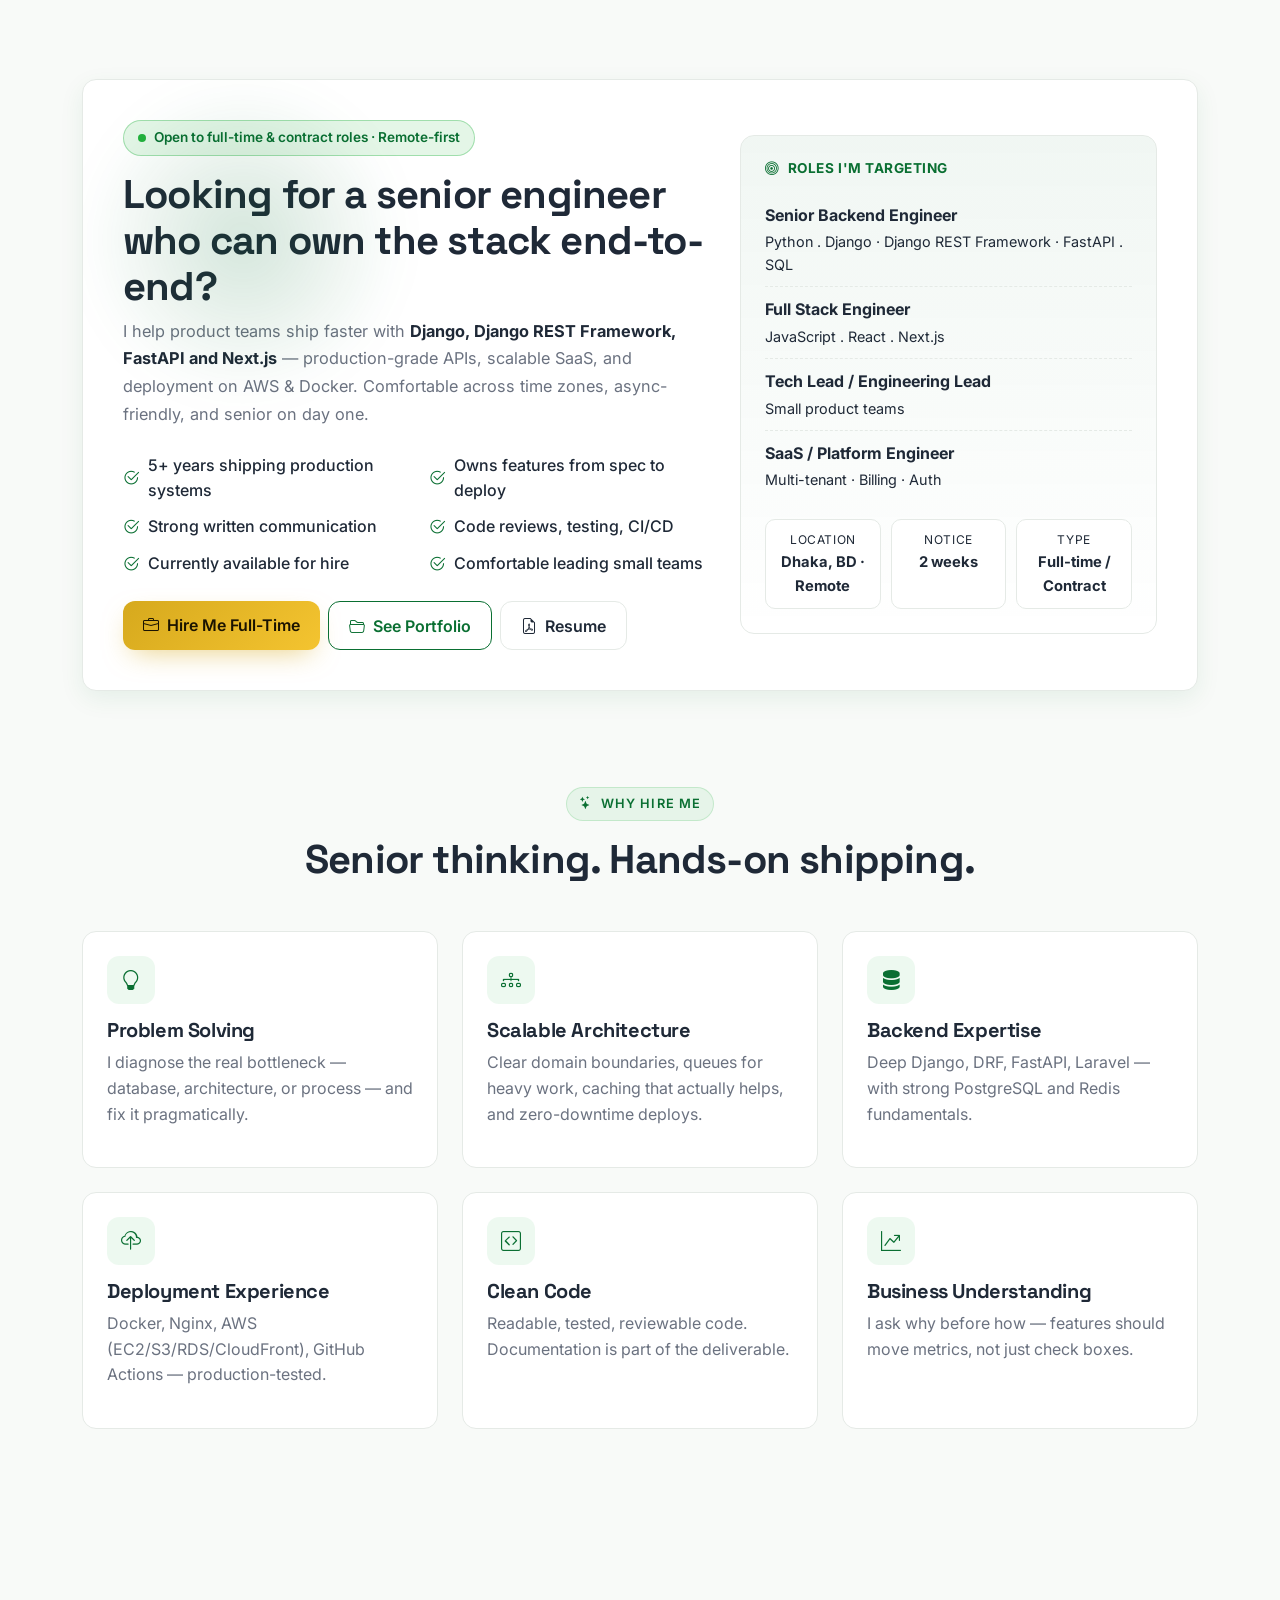
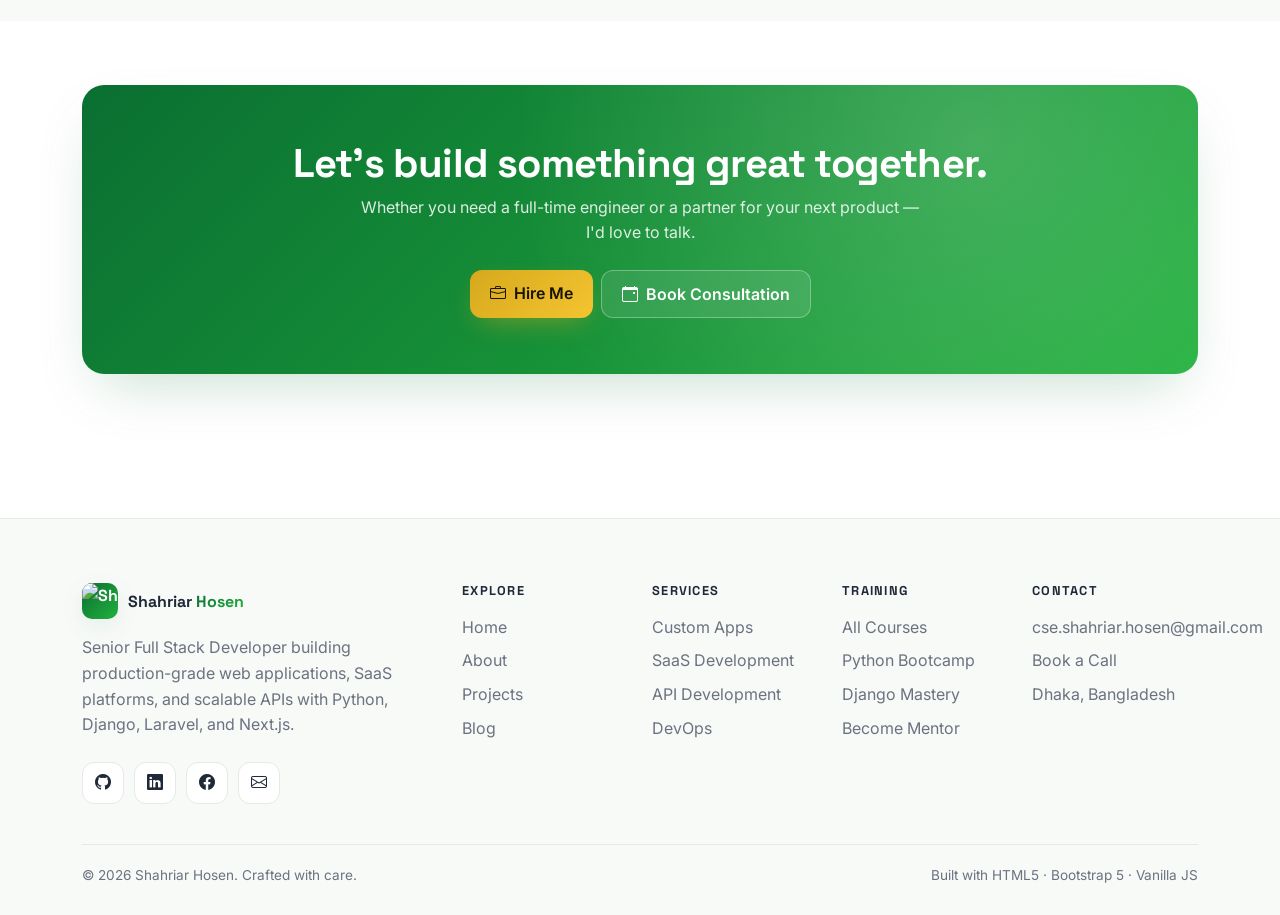
==== commit 04942d2e: "Text change" ====
--- a/index.html
+++ b/index.html
@@ -152,7 +152,9 @@
           </div>
           <div class="mt-4 d-flex flex-wrap gap-2">
             <a href="about.html" class="btn btn-primary-green"><i class="bi bi-person-lines-fill me-2"></i>More About Me</a>
-            <a href="./assets/Shahriar_Hosen_python_developer.pdf" class="btn btn-outline-green"><i class="bi bi-download me-2"></i>Download Resume</a>
+            <a href="./assets/Shahriar_Hosen_python_developer.pdf" class="btn btn-outline-green" target="_blank">
+              <i class="bi bi-download me-2"></i>Resume
+            </a>
             <a href="contact.html" class="btn btn-gold"><i class="bi bi-briefcase me-2"></i>Hire Me</a>
           </div>
         </div>
@@ -433,7 +435,9 @@
             <div class="d-flex flex-wrap gap-2 mt-4">
               <a href="contact.html" class="btn btn-gold"><i class="bi bi-briefcase me-2"></i>Hire Me Full-Time</a>
               <a href="projects.html" class="btn btn-outline-green"><i class="bi bi-folder2-open me-2"></i>See Portfolio</a>
-              <a href="./assets/Shahriar_Hosen_python_developer.pdf" class="btn btn-ghost"><i class="bi bi-file-earmark-pdf me-2"></i>Download Resume</a>
+              <a href="./assets/Shahriar_Hosen_python_developer.pdf" class="btn btn-ghost" target="_blank">
+                <i class="bi bi-file-earmark-pdf me-2"></i>Resume
+              </a>
             </div>
           </div>
           <div class="col-lg-5">
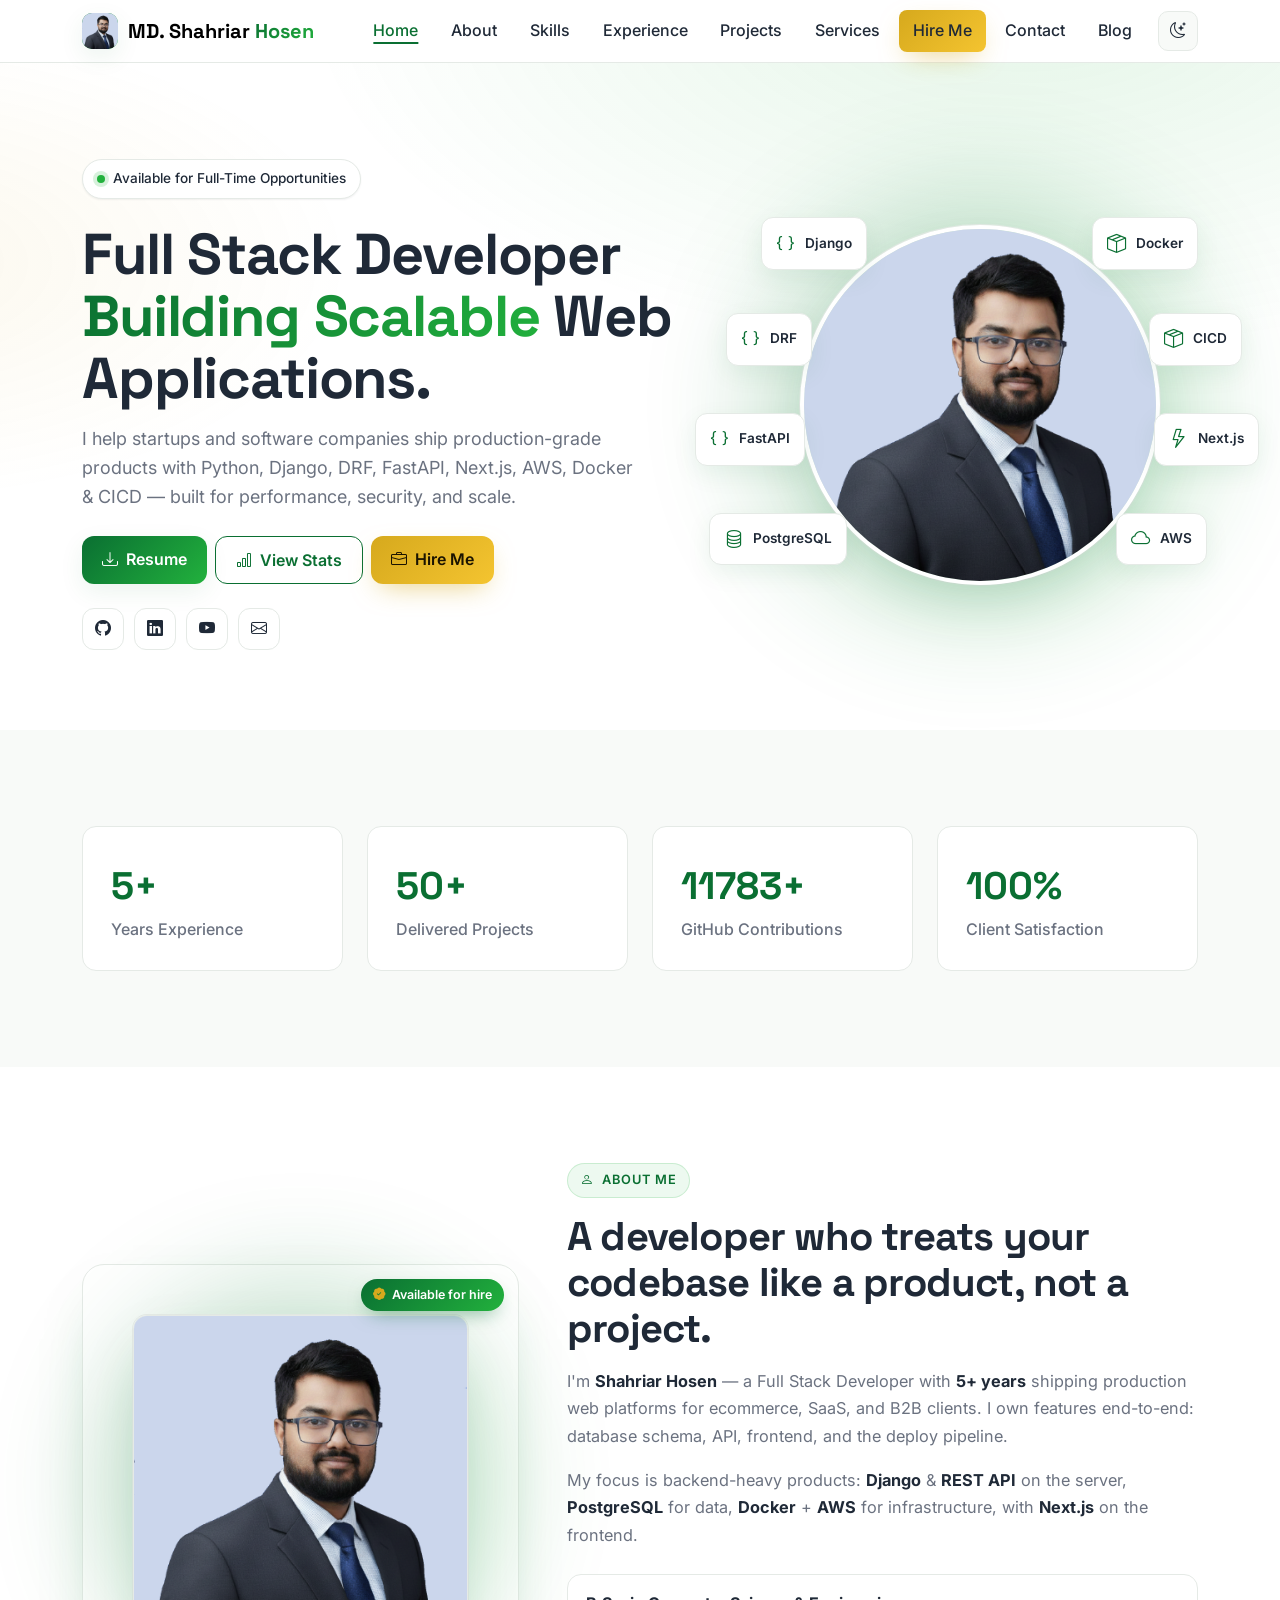
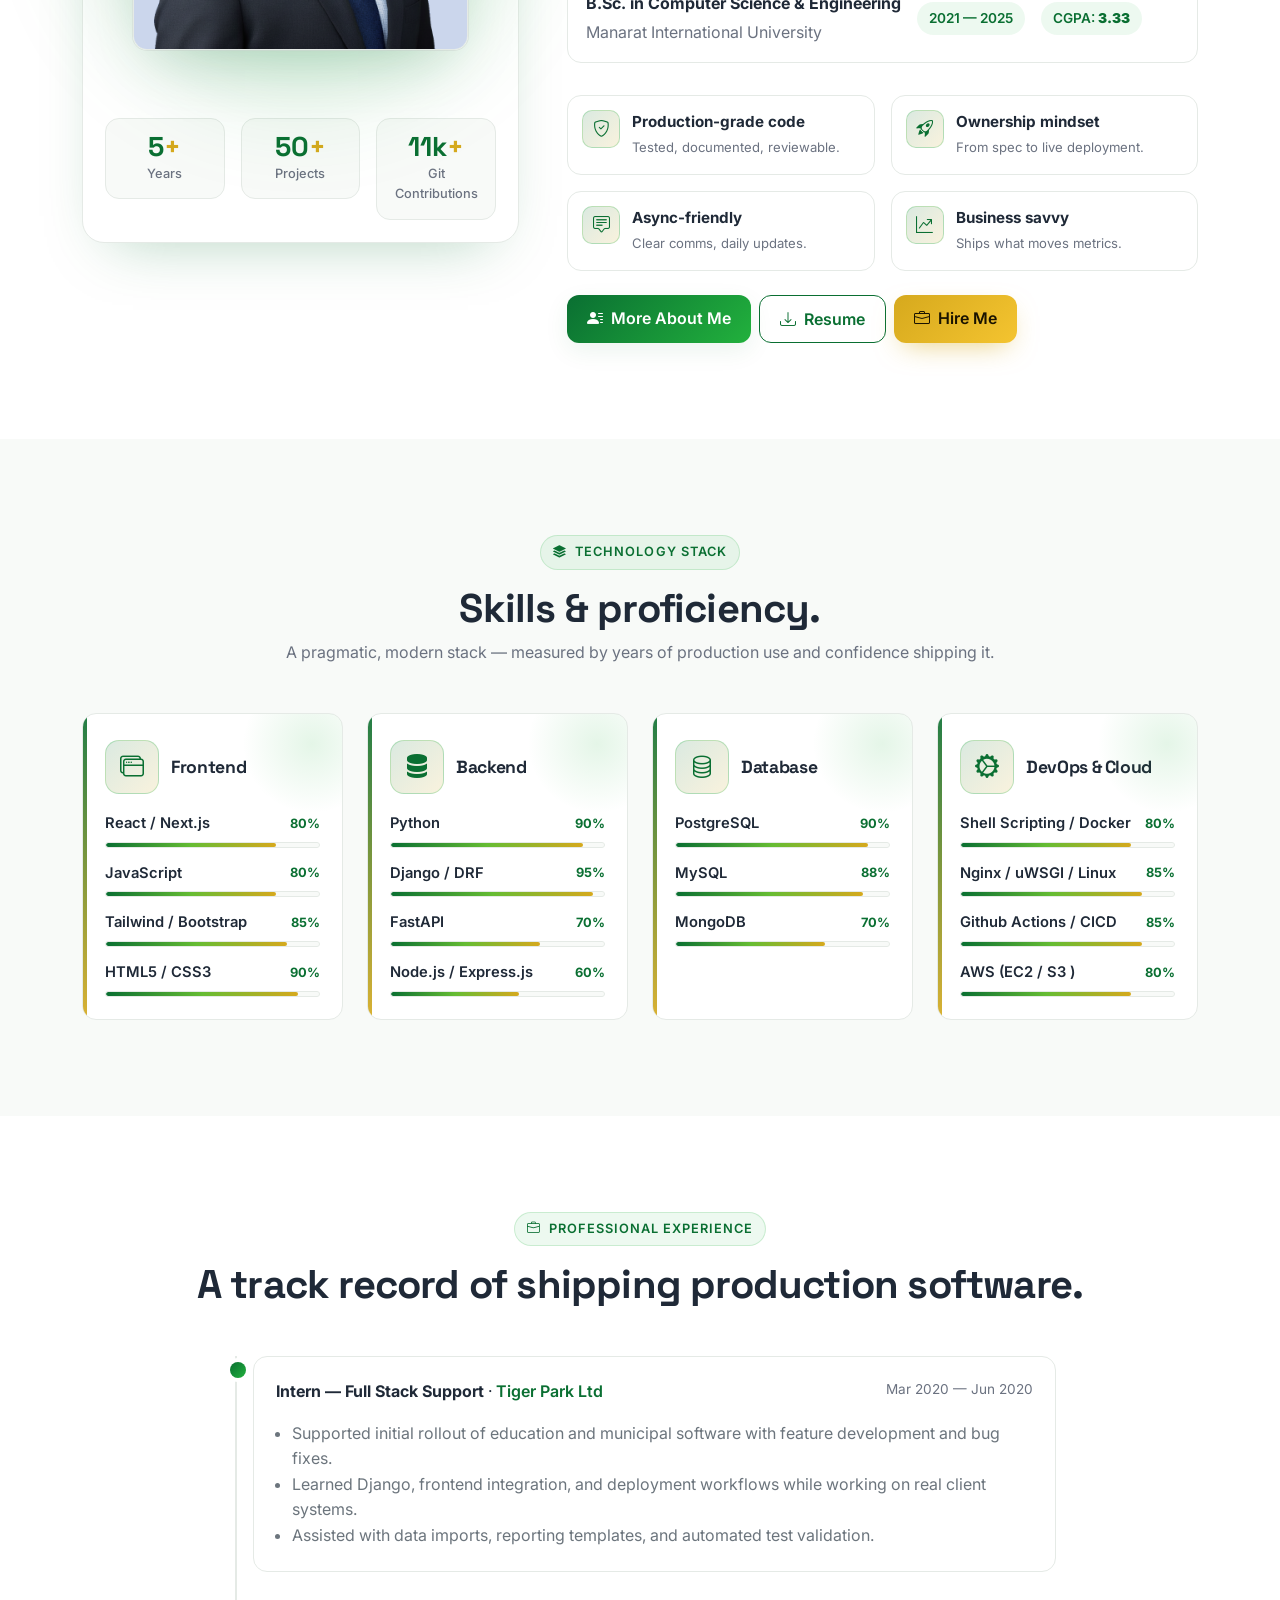
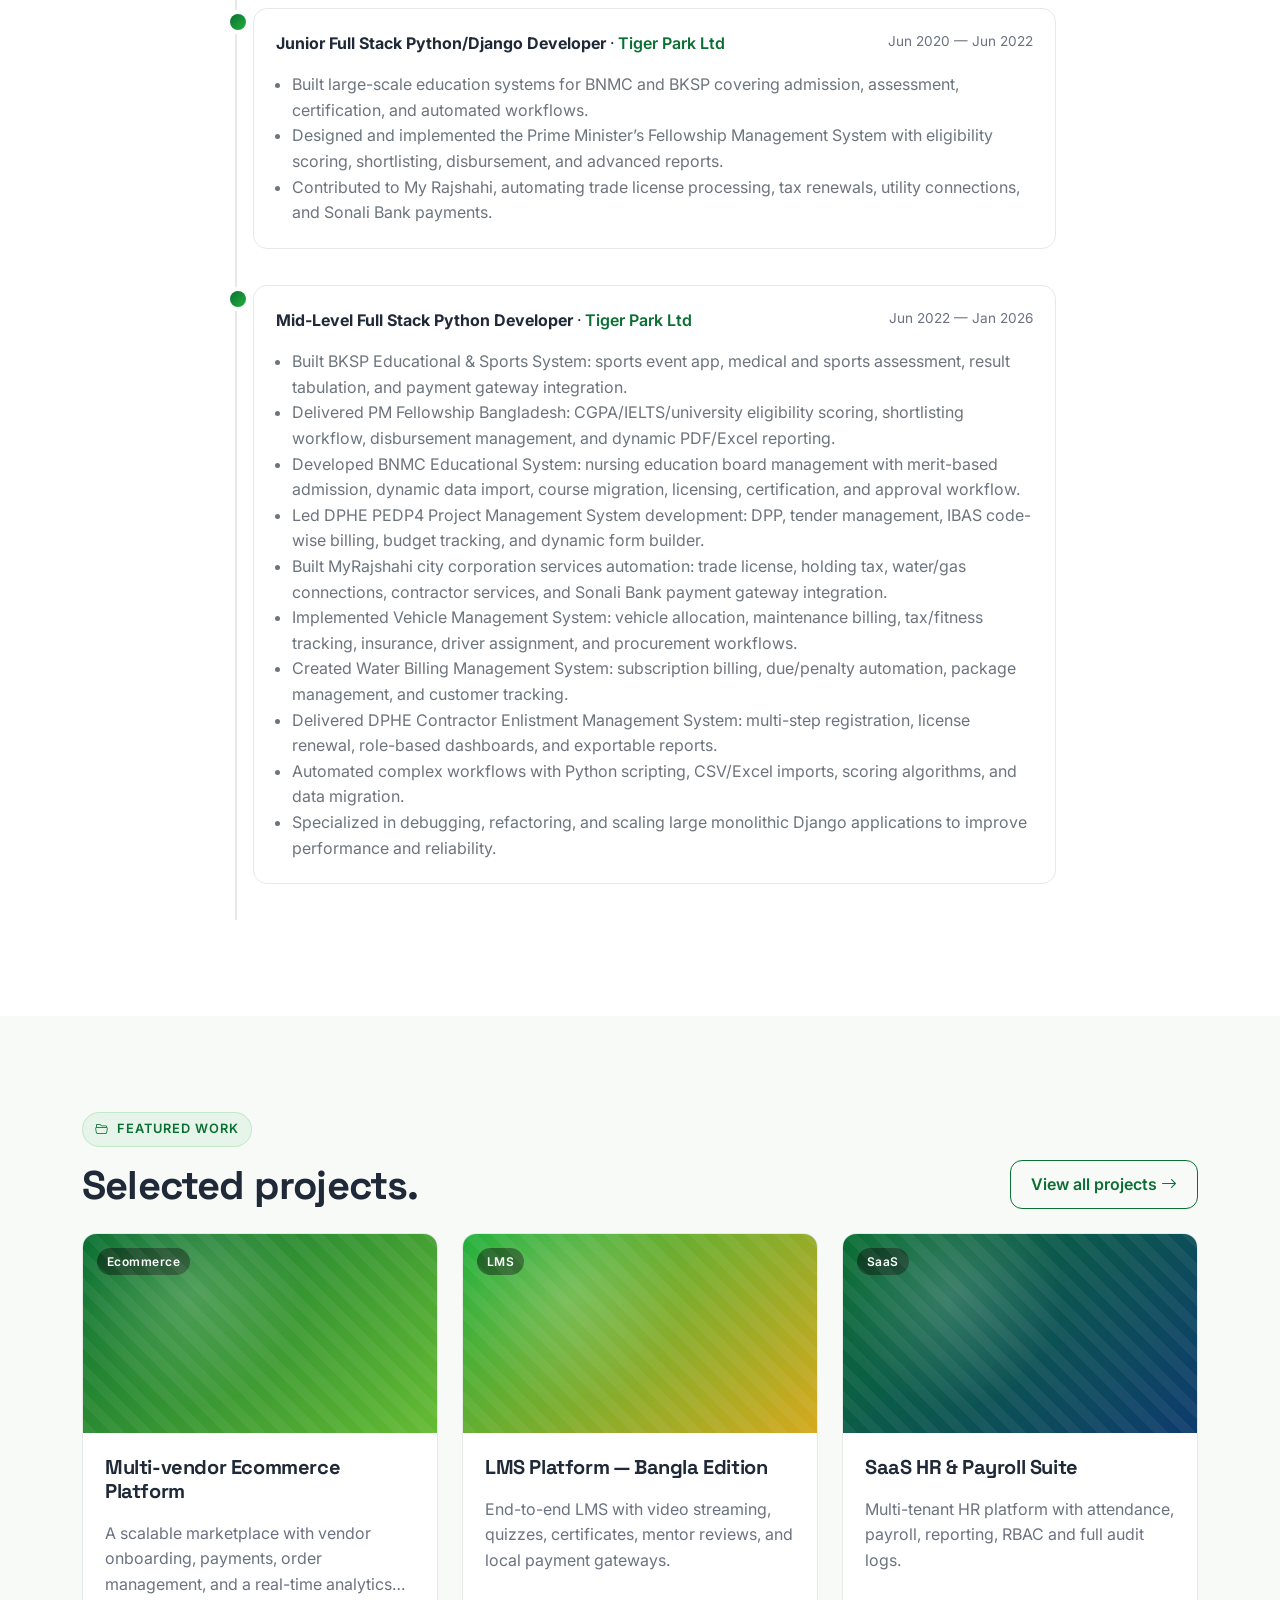
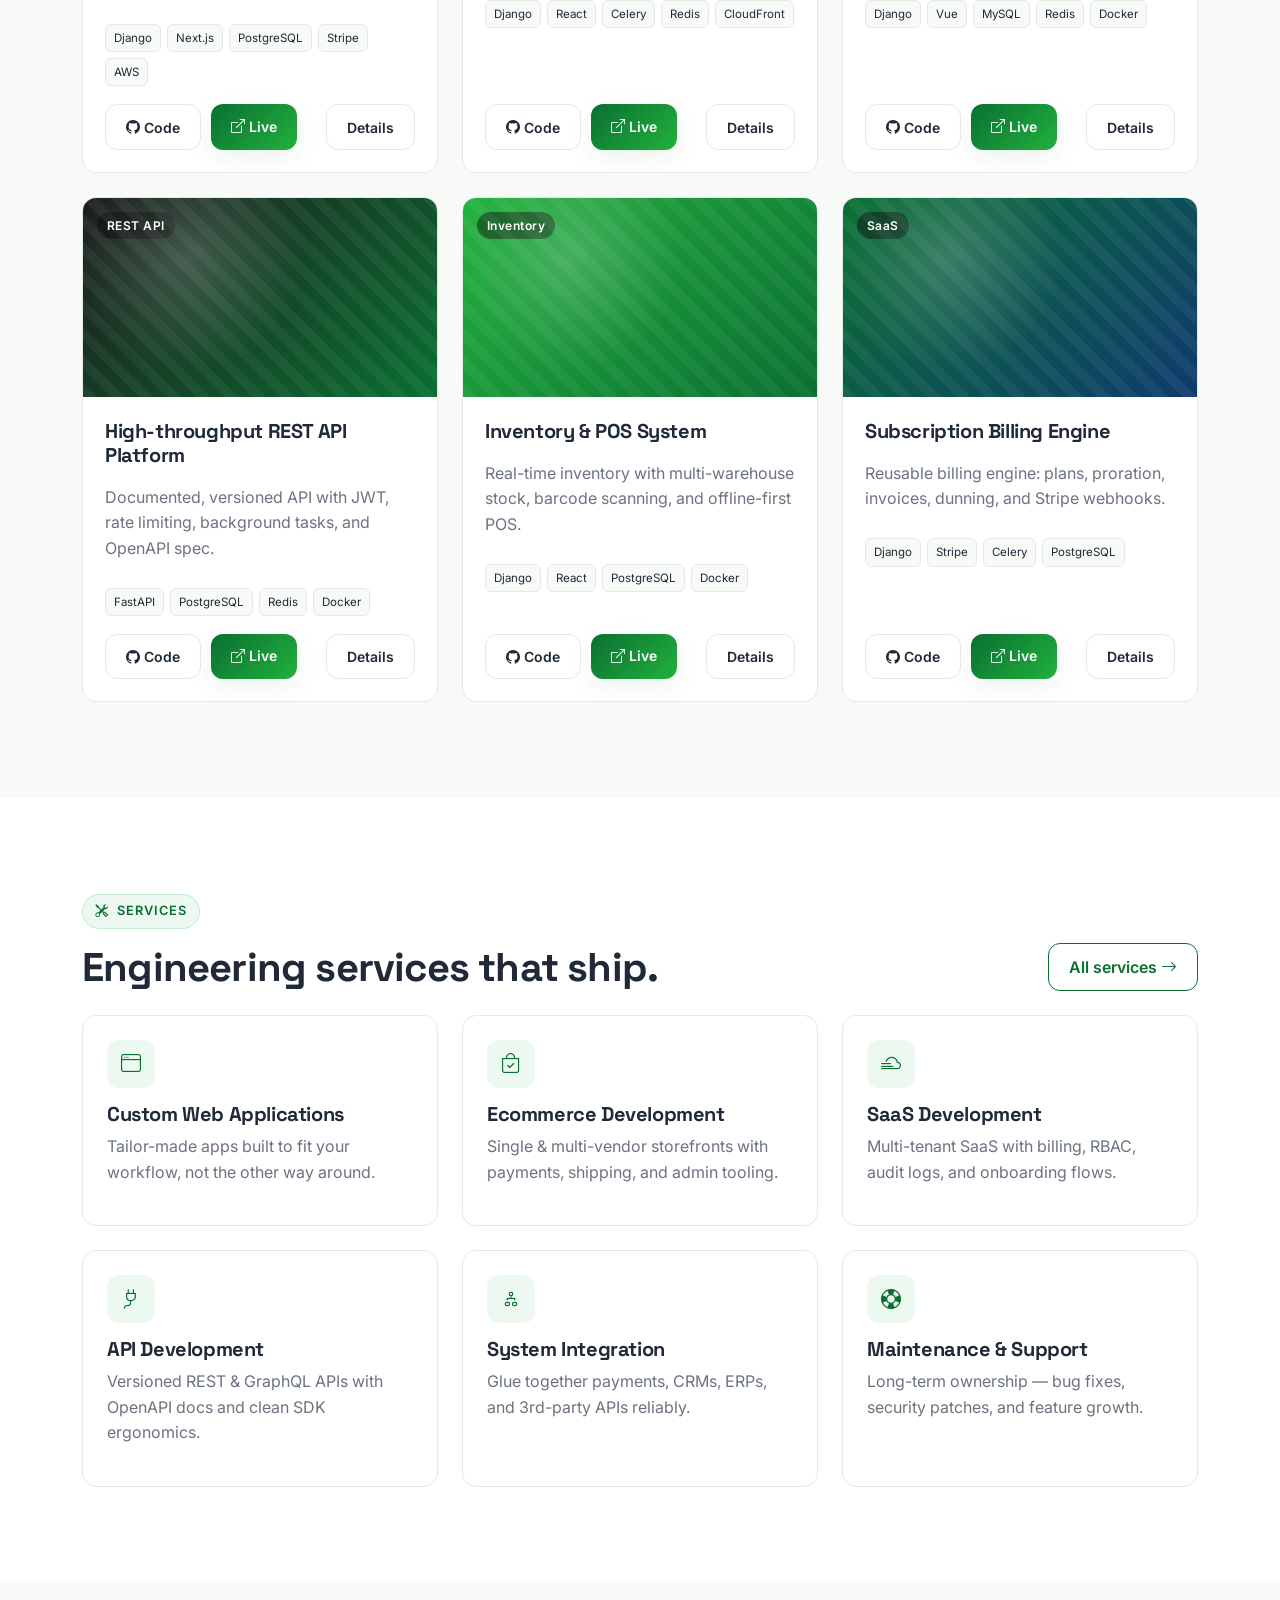
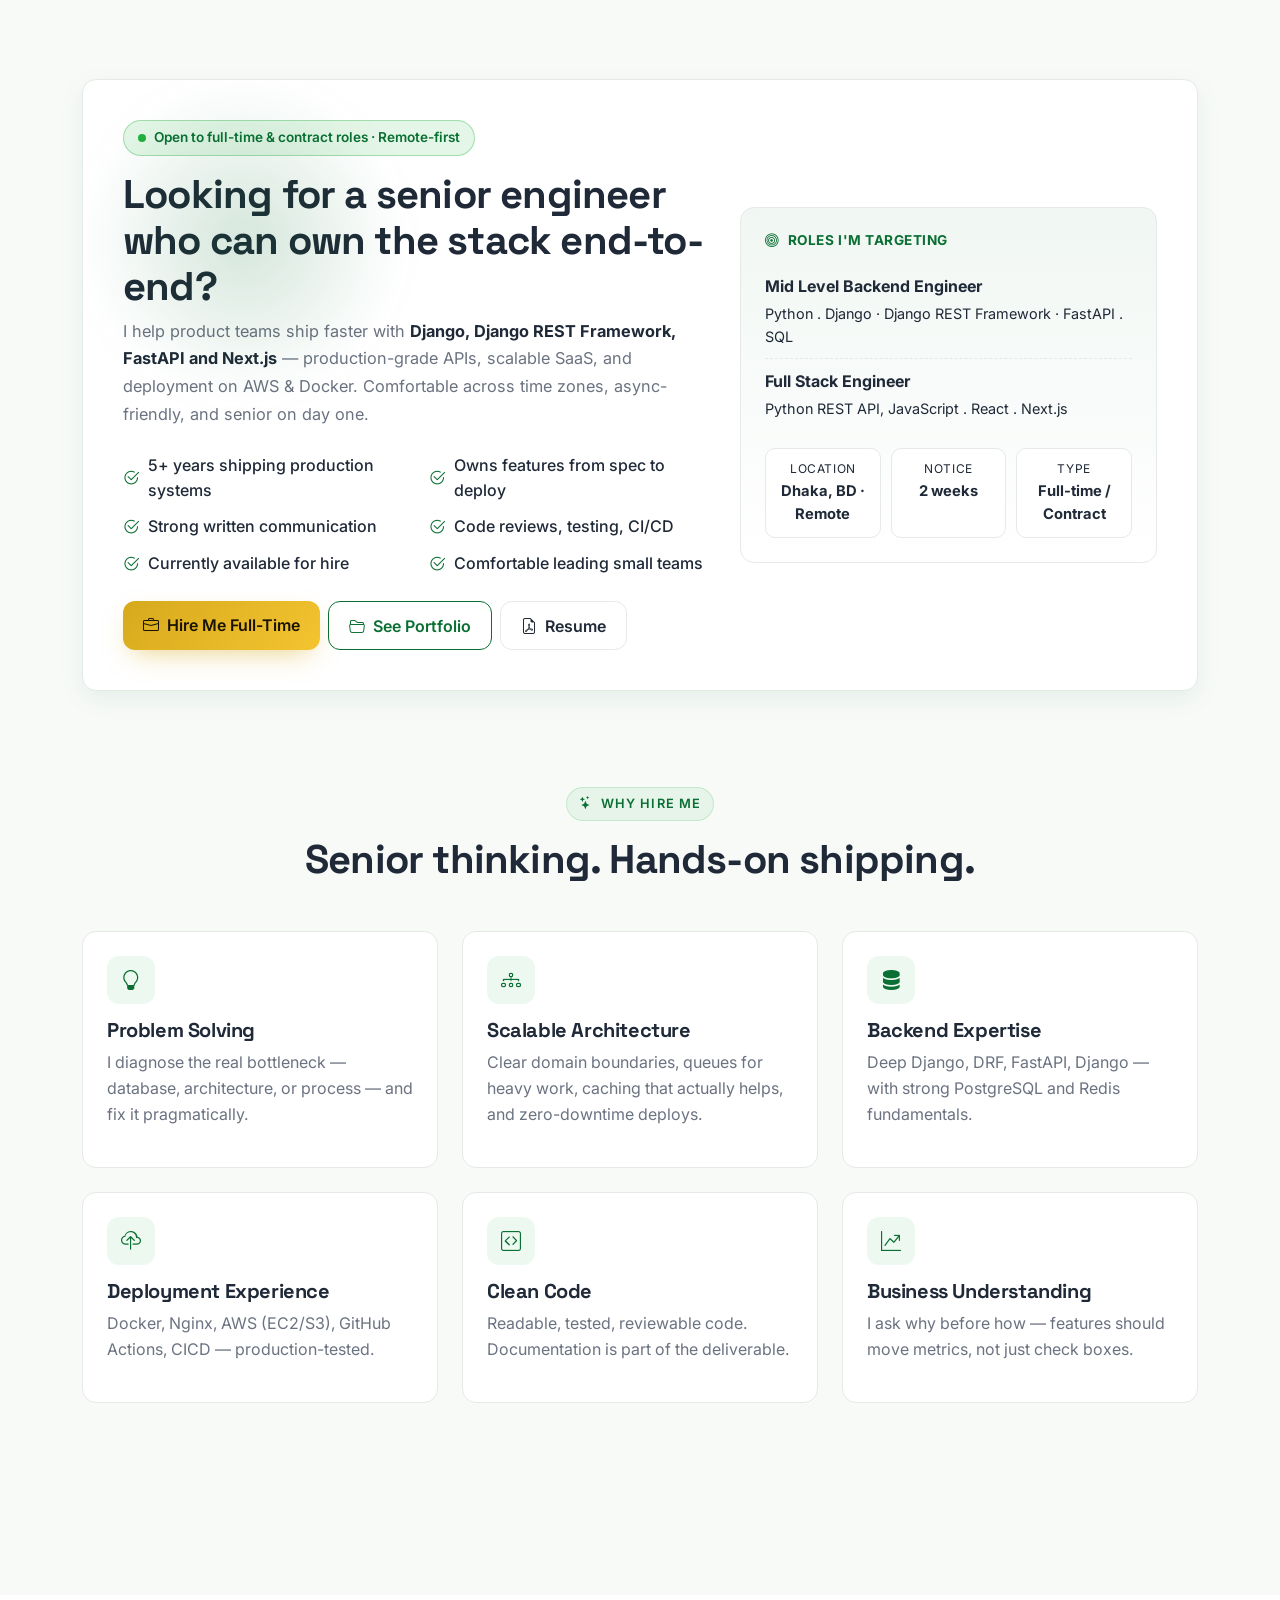
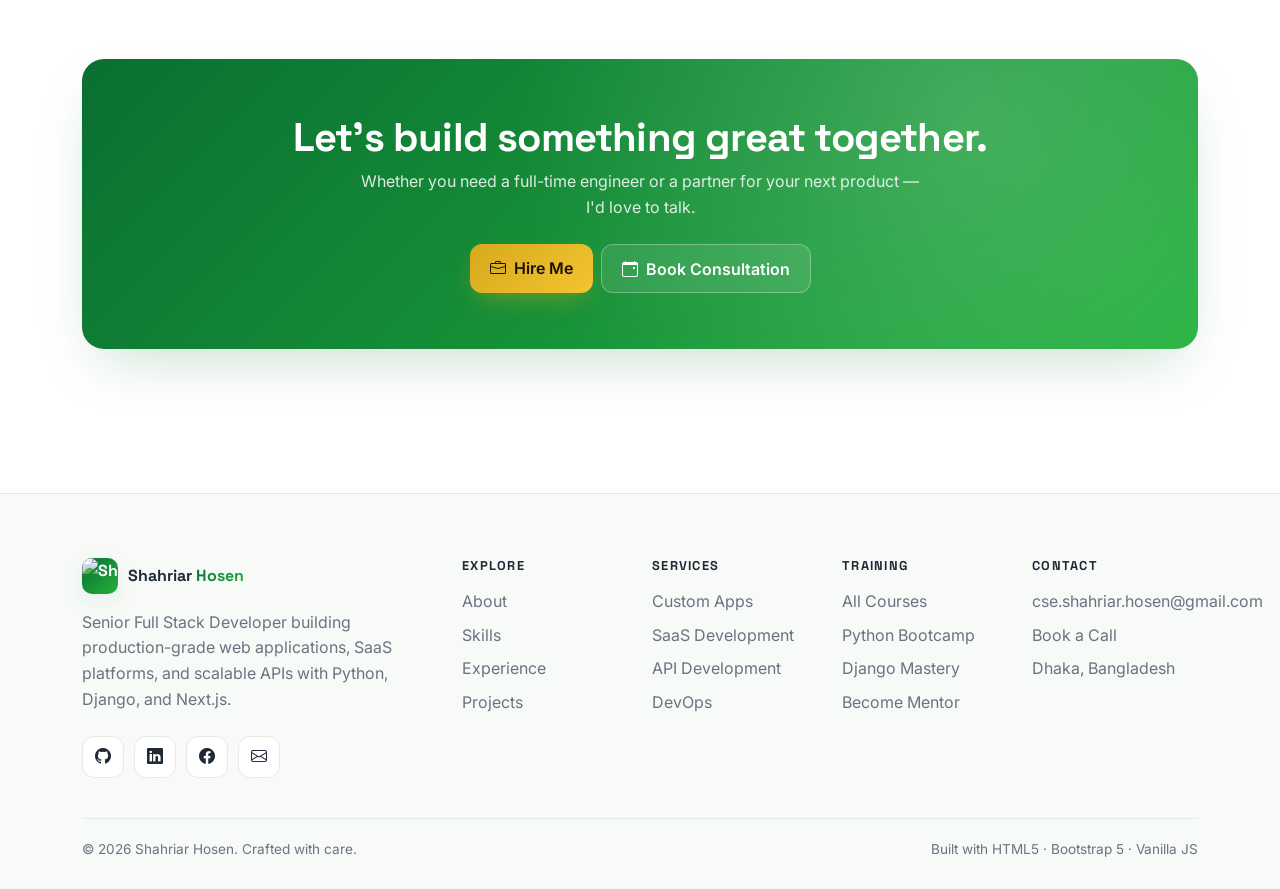
==== commit 31959520: "Redesign pages and change content" ====
--- a/index.html
+++ b/index.html
@@ -3,15 +3,15 @@
 <head>
   <meta charset="utf-8" />
   <meta name="viewport" content="width=device-width, initial-scale=1" />
-  <title>Shahriar Hosen — Full Stack Developer (Django, Laravel, Next.js)</title>
-
-  <meta name="description" content="Senior Full Stack Developer specializing in Python, Django, DRF, Laravel, Next.js, AWS and Docker. Available for hire and freelance projects." />
+  <title>Shahriar Hosen — Full Stack Developer (Django, Next.js)</title>
+
+  <meta name="description" content="Senior Full Stack Developer specializing in Python, Django, DRF, Next.js, AWS and Docker. Available for hire and freelance projects." />
   <meta name="author" content="Md. Shahriar Hosen" />
 
   <link rel="canonical" href="./index.html" />
 
-  <meta property="og:title" content="Shahriar Hosen — Full Stack Developer (Django, Laravel, Next.js)" />
-  <meta property="og:description" content="Senior Full Stack Developer specializing in Python, Django, DRF, Laravel, Next.js, AWS and Docker. Available for hire and freelance projects." />
+  <meta property="og:title" content="Shahriar Hosen — Full Stack Developer (Django, Next.js)" />
+  <meta property="og:description" content="Senior Full Stack Developer specializing in Python, Django, DRF, Next.js, AWS and Docker. Available for hire and freelance projects." />
   <meta property="og:type" content="website" />
   <meta property="og:image" content="https://avatars.githubusercontent.com/u/28825857?s=400" />
   <meta name="twitter:card" content="summary_large_image" />
@@ -326,12 +326,12 @@
         </div>
 
         <div class="col-md-6 col-lg-4 reveal">
-          <div class="project-card" data-category="saas" data-title="SaaS HR & Payroll Suite" data-desc="A multi-tenant SaaS platform for SMEs to manage attendance, leave, payroll, and reporting with role-based access and audit trails." data-stack="Laravel, Vue, MySQL, Redis, Docker, Nginx, AWS EC2" data-github="https://github.com/cseshahriar" data-demo="#">
+          <div class="project-card" data-category="saas" data-title="SaaS HR & Payroll Suite" data-desc="A multi-tenant SaaS platform for SMEs to manage attendance, leave, payroll, and reporting with role-based access and audit trails." data-stack="Vue, MySQL, Redis, Docker, Nginx, AWS EC2" data-github="https://github.com/cseshahriar" data-demo="#">
             <div class="project-thumb cat-saas"><span class="ptype">SaaS</span></div>
             <div class="project-body">
               <h3>SaaS HR & Payroll Suite</h3>
               <p class="line-clamp-3">Multi-tenant HR platform with attendance, payroll, reporting, RBAC and full audit logs.</p>
-              <div class="project-meta"><span>Laravel</span><span>Vue</span><span>MySQL</span><span>Redis</span><span>Docker</span></div>
+              <div class="project-meta"><span>Django</span><span>Vue</span><span>MySQL</span><span>Redis</span><span>Docker</span></div>
               <div class="project-actions">
                 <a href="https://github.com/cseshahriar" class="btn btn-ghost btn-sm"><i class="bi bi-github"></i> Code</a>
                 <a href="#" class="btn btn-primary-green btn-sm"><i class="bi bi-box-arrow-up-right"></i> Live</a>
@@ -444,10 +444,8 @@
             <div class="hire-card">
               <h6 class="hire-card-title"><i class="bi bi-bullseye"></i> Roles I'm targeting</h6>
               <ul class="hire-roles">
-                <li><span>Senior Backend Engineer</span><em>Python . Django · Django REST Framework · FastAPI . SQL</em></li>
-                <li><span>Full Stack Engineer</span><em>JavaScript . React . Next.js <!-- · Node . Express --> </em></li>
-                <li><span>Tech Lead / Engineering Lead</span><em>Small product teams</em></li>
-                <li><span>SaaS / Platform Engineer</span><em>Multi-tenant · Billing · Auth</em></li>
+                <li><span>Mid Level Backend Engineer</span><em>Python . Django · Django REST Framework · FastAPI . SQL</em></li>
+                <li><span>Full Stack Engineer</span><em>Python REST API, JavaScript . React . Next.js <!-- · Node . Express --> </em></li>
               </ul>
               <div class="hire-meta">
                 <div><span>Location</span><strong>Dhaka, BD · Remote</strong></div>
@@ -470,8 +468,8 @@
         <div class="row g-4">
           <div class="col-md-6 col-lg-4 reveal"><div class="why-card"><div class="icon-square"><i class="bi bi-lightbulb"></i></div><h3>Problem Solving</h3><p>I diagnose the real bottleneck — database, architecture, or process — and fix it pragmatically.</p></div></div>
           <div class="col-md-6 col-lg-4 reveal"><div class="why-card"><div class="icon-square"><i class="bi bi-diagram-3"></i></div><h3>Scalable Architecture</h3><p>Clear domain boundaries, queues for heavy work, caching that actually helps, and zero-downtime deploys.</p></div></div>
-          <div class="col-md-6 col-lg-4 reveal"><div class="why-card"><div class="icon-square"><i class="bi bi-server"></i></div><h3>Backend Expertise</h3><p>Deep Django, DRF, FastAPI, Laravel — with strong PostgreSQL and Redis fundamentals.</p></div></div>
-          <div class="col-md-6 col-lg-4 reveal"><div class="why-card"><div class="icon-square"><i class="bi bi-cloud-upload"></i></div><h3>Deployment Experience</h3><p>Docker, Nginx, AWS (EC2/S3/RDS/CloudFront), GitHub Actions — production-tested.</p></div></div>
+          <div class="col-md-6 col-lg-4 reveal"><div class="why-card"><div class="icon-square"><i class="bi bi-server"></i></div><h3>Backend Expertise</h3><p>Deep Django, DRF, FastAPI, Django — with strong PostgreSQL and Redis fundamentals.</p></div></div>
+          <div class="col-md-6 col-lg-4 reveal"><div class="why-card"><div class="icon-square"><i class="bi bi-cloud-upload"></i></div><h3>Deployment Experience</h3><p>Docker, Nginx, AWS (EC2/S3), GitHub Actions, CICD — production-tested.</p></div></div>
           <div class="col-md-6 col-lg-4 reveal"><div class="why-card"><div class="icon-square"><i class="bi bi-code-square"></i></div><h3>Clean Code</h3><p>Readable, tested, reviewable code. Documentation is part of the deliverable.</p></div></div>
           <div class="col-md-6 col-lg-4 reveal"><div class="why-card"><div class="icon-square"><i class="bi bi-graph-up-arrow"></i></div><h3>Business Understanding</h3><p>I ask why before how — features should move metrics, not just check boxes.</p></div></div>
         </div>
@@ -516,7 +514,7 @@
             <span class="brand-mark"><img src="https://avatars.githubusercontent.com/u/28825857?s=400&u=d6f60e28d149f21e59a58ca9669ea88c9fa37190&v=4" alt="Shahriar Hosen"></span>
             <span>Shahriar <span class="text-gradient">Hosen</span></span>
           </a>
-          <p class="mt-3" style="max-width:340px">Senior Full Stack Developer building production-grade web applications, SaaS platforms, and scalable APIs with Python, Django, Laravel, and Next.js.</p>
+          <p class="mt-3" style="max-width:340px">Senior Full Stack Developer building production-grade web applications, SaaS platforms, and scalable APIs with Python, Django, and Next.js.</p>
           <div class="social-row">
             <a class="social-icon" href="https://github.com/cseshahriar" aria-label="GitHub"><i class="bi bi-github"></i></a>
             <a class="social-icon" href="#" aria-label="LinkedIn"><i class="bi bi-linkedin"></i></a>
@@ -527,10 +525,10 @@
         <div class="col-6 col-lg-2">
           <h6>Explore</h6>
           <ul>
-            <li><a href="index.html">Home</a></li>
-            <li><a href="about.html">About</a></li>
-            <li><a href="projects.html">Projects</a></li>
-            <li><a href="blog.html">Blog</a></li>
+            <li><a href="#about">About</a></li>
+            <li><a href="#stack">Skills</a></li>
+            <li><a href="#experience">Experience</a></li>
+            <li><a href="#projects">Projects</a></li>
           </ul>
         </div>
         <div class="col-6 col-lg-2">
--- a/assets/css/style.css
+++ b/assets/css/style.css
@@ -304,6 +304,11 @@
   padding: 24px; height: 100%; transition: all .25s ease;
 }
 
+.section-compact { padding: 56px 0; }
+.section-compact .text-center.mb-4 { margin-bottom: 1.5rem !important; }
+.section-compact .feature-card.feature-card-compact { padding: 16px; }
+.section-compact .feature-card.feature-card-compact .icon-square { margin-bottom: 6px; }
+
 /* contact panel style */
 .feature-card.contact-card {
   display: flex;
